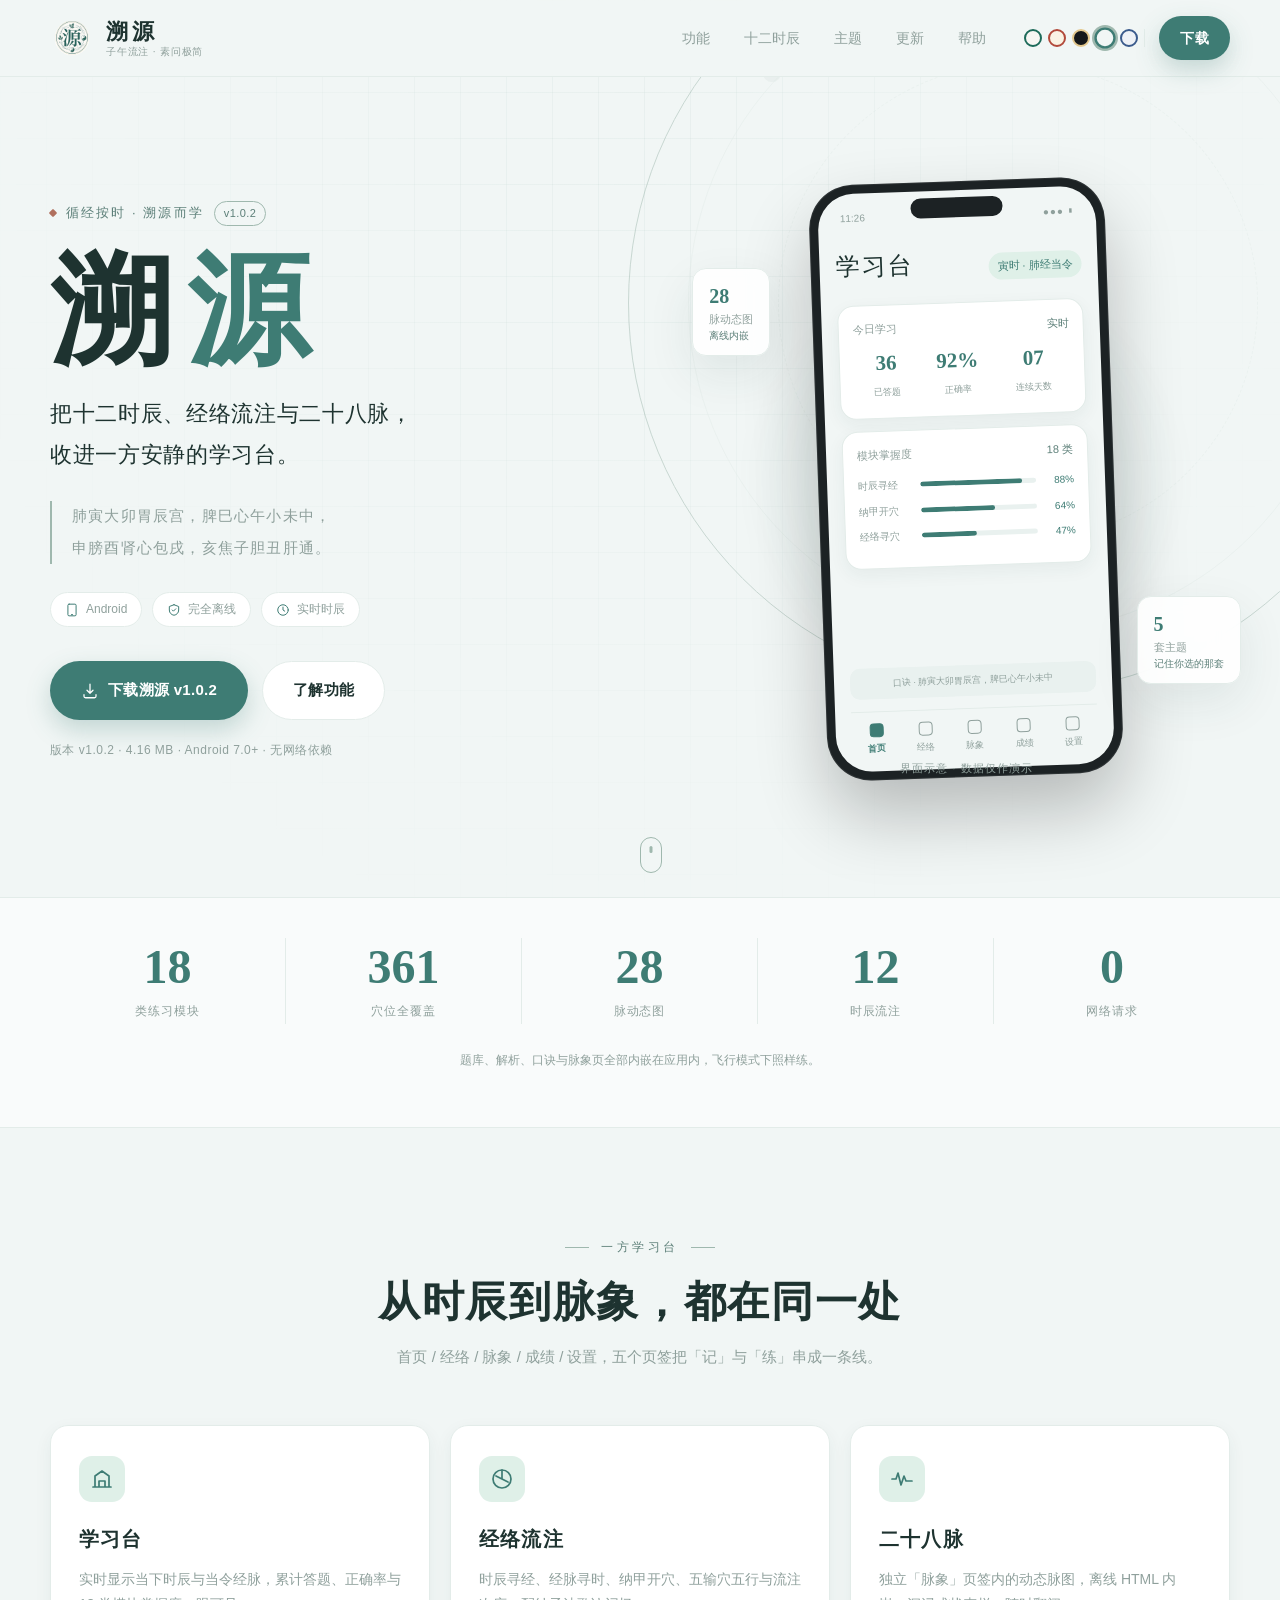
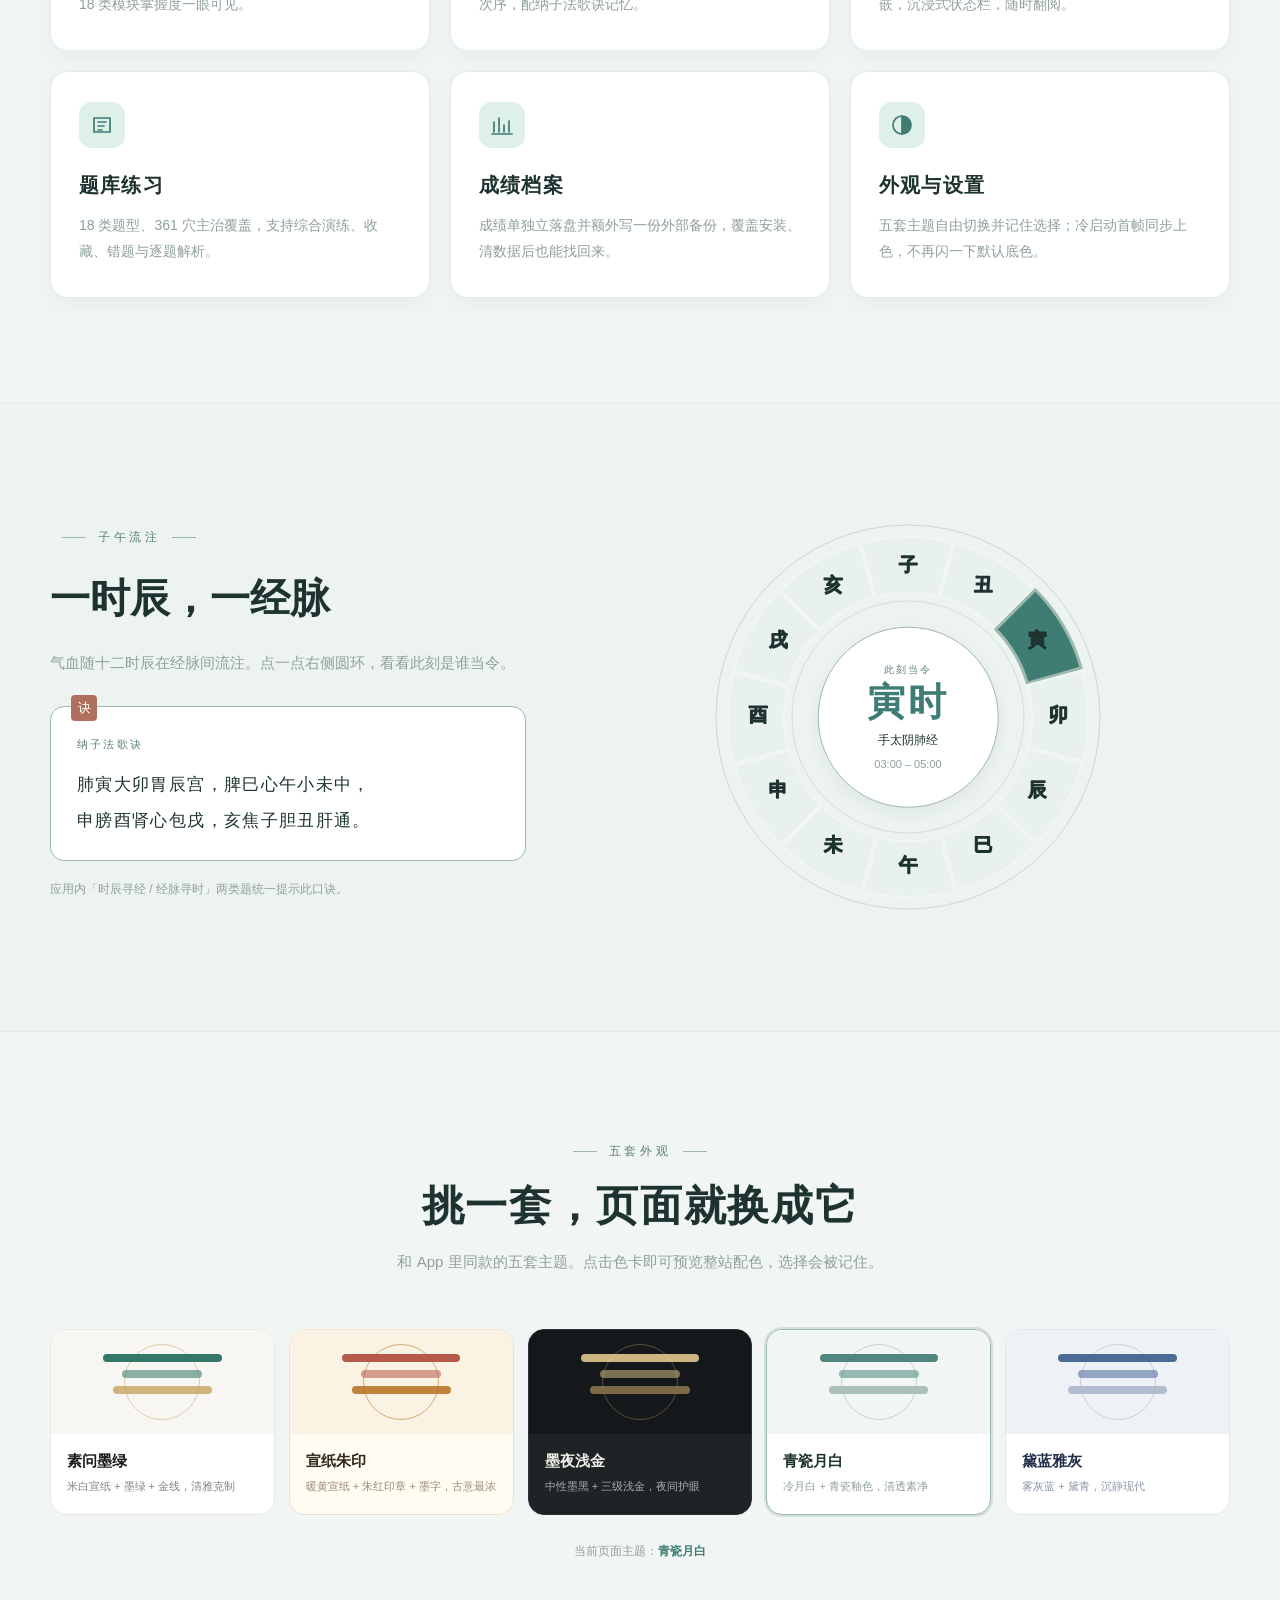
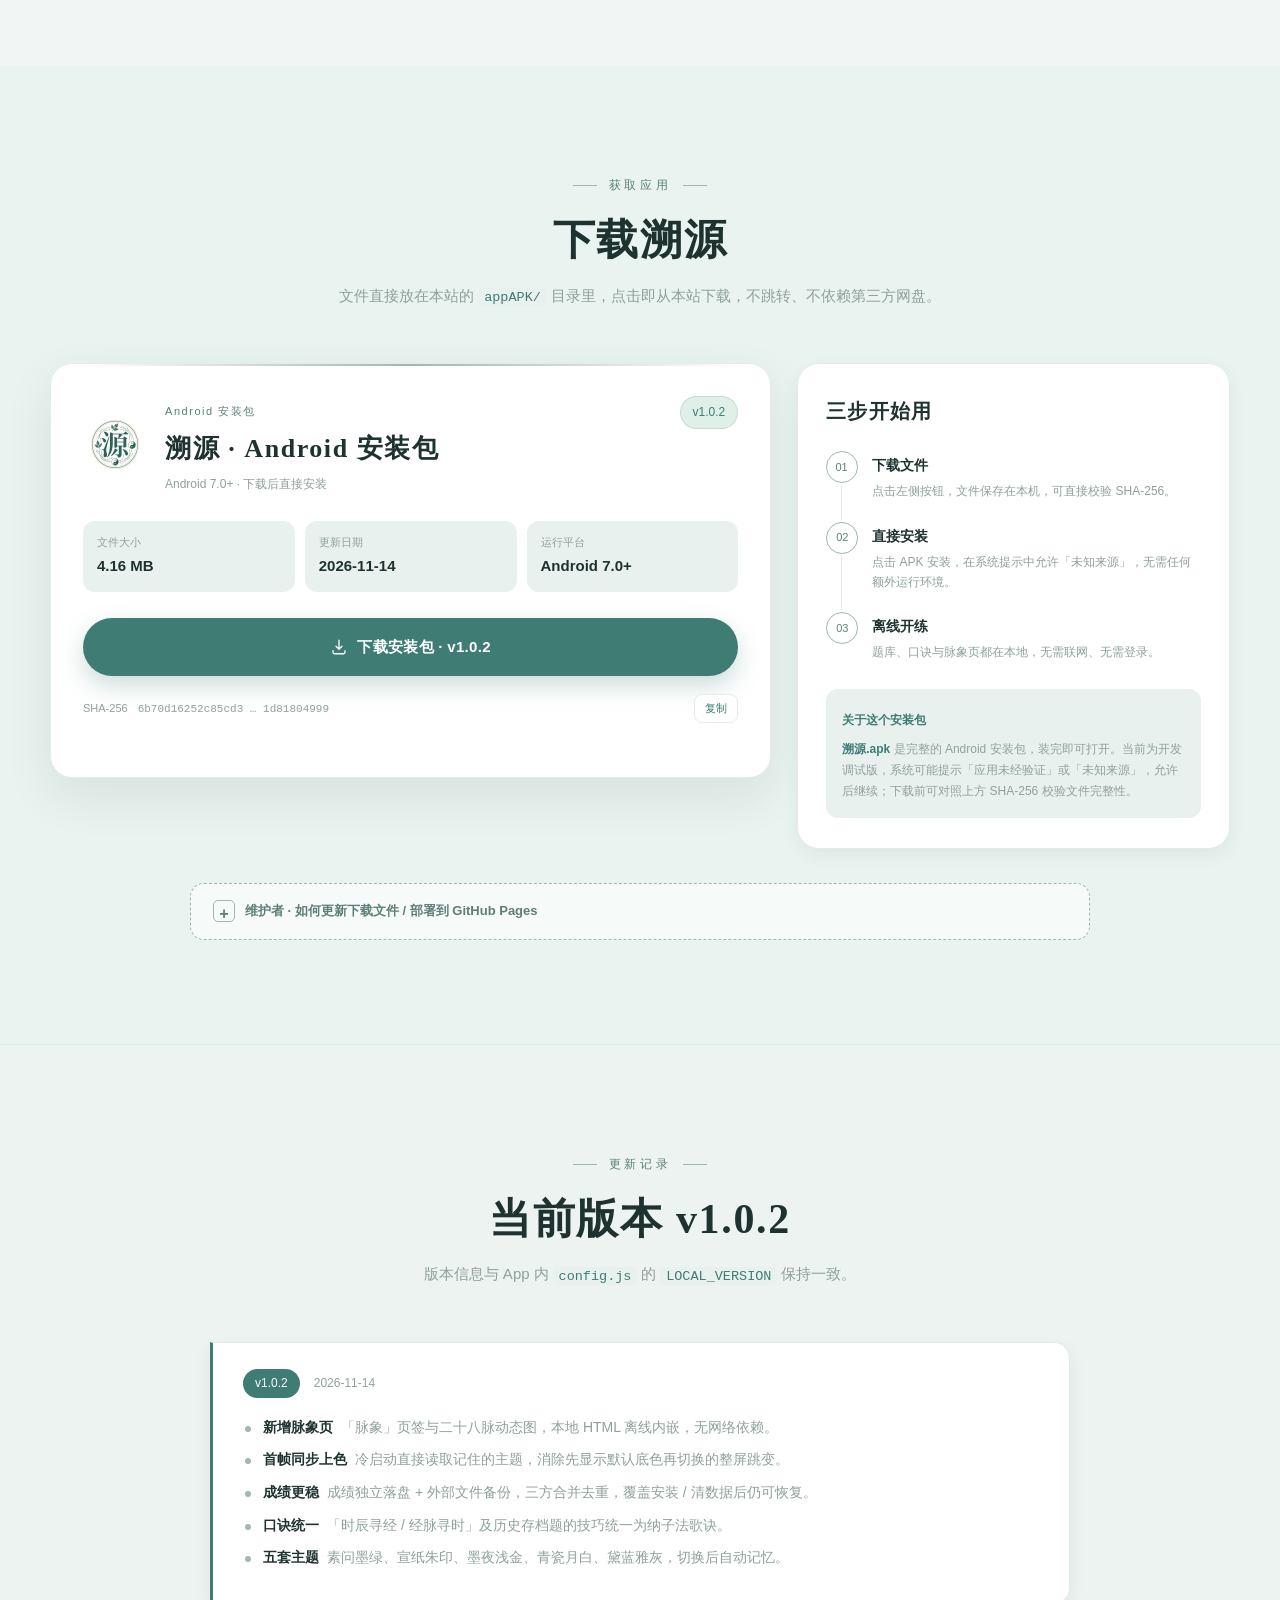
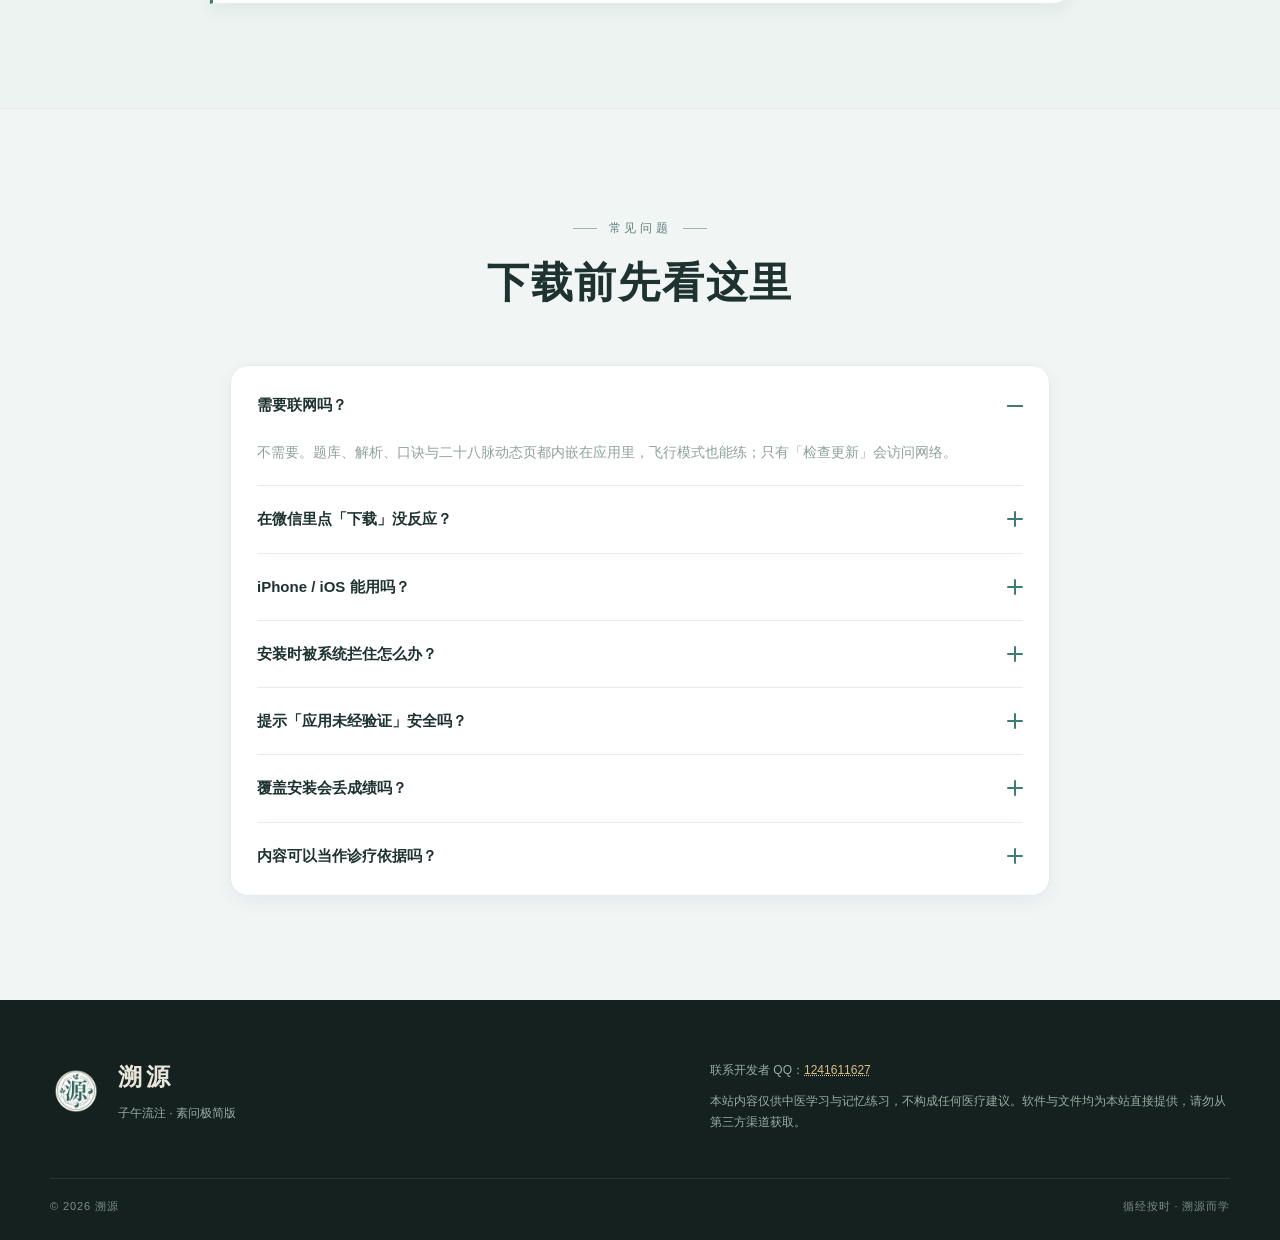
==== index.html @ e66757bb "Add files via upload" ====
<!DOCTYPE html>
<html lang="zh-CN" data-theme="qingci">
<head>
<meta charset="UTF-8">
<meta name="viewport" content="width=device-width, initial-scale=1, viewport-fit=cover">
<title>溯源 · 子午流注学习台 ｜ 官方下载</title>
<meta name="description" content="溯源（子午流注 · 素问极简版）官方下载页。十二时辰经络流注、纳甲开穴、二十八脉、18 类练习模块，完全离线可用。">
<meta name="theme-color" content="#F1F6F5">
<link rel="icon" href="assets/favicon.ico" sizes="any">
<link rel="icon" href="assets/favicon.png" type="image/png">
<link rel="apple-touch-icon" href="assets/favicon.png">

<!-- 首帧同步上色：默认青瓷月白；在样式生效前恢复记住的主题，避免整屏闪色 -->
<script>
(function () {
  try {
    var t = localStorage.getItem('suyuan-theme');
    if (t && ['suwen','xuanzhi','moye','qingci','dailan'].indexOf(t) > -1) {
      document.documentElement.setAttribute('data-theme', t);
    }
  } catch (e) {}
})();

/* 微信内置浏览器：首帧直接跳到独立引导页 wechat.html，避免先闪一下下载页。
   普通浏览器不受影响；?wx=1 强制预览引导页，?nowx=1 强制留在下载页。 */
(function () {
  try {
    var q = location.search;
    var force = /[?&]wx=1(?:&|$)/.test(q);
    var off = /[?&]nowx=1(?:&|$)/.test(q);
    var inWx = /MicroMessenger|wxwork/i.test(navigator.userAgent);
    var skipped = sessionStorage.getItem('suyuan-wx-skip') === '1';
    if (off || skipped || !(force || inWx)) return;
    location.replace('wechat.html' + q);
  } catch (e) {}
})();
</script>
<link rel="stylesheet" href="assets/style.css">
</head>
<body>

<div class="page-grid" aria-hidden="true"></div>

<header class="site-header" id="header">
  <div class="header-inner">
    <a class="brand" href="#top" aria-label="溯源 首页">
      <img class="brand-logo" src="assets/logo.png" alt="溯源 Logo" width="44" height="44">
      <span class="brand-text">
        <strong>溯源</strong>
        <small>子午流注 · 素问极简</small>
      </span>
    </a>

    <nav class="nav" id="nav" aria-label="页面导航">
      <a href="#features" class="nav-link">功能</a>
      <a href="#hours" class="nav-link">十二时辰</a>
      <a href="#themes" class="nav-link">主题</a>
      <a href="#changelog" class="nav-link">更新</a>
      <a href="#faq" class="nav-link">帮助</a>
    </nav>

    <div class="header-actions">
      <div class="theme-dots" role="group" aria-label="切换页面主题">
        <button type="button" data-theme="suwen"    style="--dot:#1E6B5A;--dot-bg:#F7F6F3" title="素问墨绿" aria-label="素问墨绿"></button>
        <button type="button" data-theme="xuanzhi"  style="--dot:#B24A3B;--dot-bg:#FAF3E4" title="宣纸朱印" aria-label="宣纸朱印"></button>
        <button type="button" data-theme="moye"     style="--dot:#E3C88E;--dot-bg:#15181A" title="墨夜浅金" aria-label="墨夜浅金"></button>
        <button type="button" data-theme="qingci"   style="--dot:#3E7C74;--dot-bg:#F1F6F5" title="青瓷月白" aria-label="青瓷月白"></button>
        <button type="button" data-theme="dailan"   style="--dot:#3B5B8C;--dot-bg:#EEF1F6" title="黛蓝雅灰" aria-label="黛蓝雅灰"></button>
      </div>
      <a id="githubLink" class="btn btn-ghost header-github" href="#" target="_blank" rel="noopener" hidden>
        <svg viewBox="0 0 24 24" aria-hidden="true"><path d="M12 2a10 10 0 0 0-3.16 19.49c.5.09.68-.22.68-.48v-1.7c-2.78.61-3.37-1.34-3.37-1.34-.45-1.16-1.11-1.47-1.11-1.47-.91-.62.07-.61.07-.61 1 .07 1.53 1.03 1.53 1.03.89 1.53 2.34 1.09 2.91.83.09-.65.35-1.09.63-1.34-2.22-.25-4.55-1.11-4.55-4.94 0-1.09.39-1.98 1.03-2.68-.1-.25-.45-1.27.1-2.64 0 0 .84-.27 2.75 1.02a9.5 9.5 0 0 1 5 0c1.91-1.29 2.75-1.02 2.75-1.02.55 1.37.2 2.39.1 2.64.64.7 1.03 1.59 1.03 2.68 0 3.84-2.34 4.68-4.57 4.93.36.31.68.92.68 1.85v2.74c0 .27.18.58.69.48A10 10 0 0 0 12 2Z"/></svg>
        <span>仓库</span>
      </a>
      <a class="btn btn-primary header-download" href="#download">下载</a>
      <button type="button" class="nav-toggle" id="navToggle" aria-label="展开菜单" aria-expanded="false" aria-controls="nav">
        <span></span><span></span><span></span>
      </button>
    </div>
  </div>
</header>

<main>
  <!-- ===================== HERO ===================== -->
  <section class="hero" id="top">
    <div class="hero-orbit" aria-hidden="true"><span></span><span></span><span></span></div>
    <div class="wrap hero-inner">
      <div class="hero-copy reveal">
        <div class="eyebrow"><i></i> 循经按时 · 溯源而学 <span class="eyebrow-ver" id="heroVersion">v1.0.2</span></div>
        <h1>溯<span>源</span></h1>
        <p class="hero-sub">把十二时辰、经络流注与二十八脉，<br>收进一方安静的学习台。</p>
        <p class="hero-quote">肺寅大卯胃辰宫，脾巳心午小未中，<br>申膀酉肾心包戌，亥焦子胆丑肝通。</p>
        <div class="hero-badges">
          <span><svg viewBox="0 0 24 24" aria-hidden="true"><path d="M7 2h10a2 2 0 0 1 2 2v16a2 2 0 0 1-2 2H7a2 2 0 0 1-2-2V4a2 2 0 0 1 2-2Zm4 18h2"/></svg>Android</span>
          <span><svg viewBox="0 0 24 24" aria-hidden="true"><path d="M12 3 4 6v6c0 5 3.4 8.2 8 9 4.6-.8 8-4 8-9V6l-8-3Z"/><path d="m9 12 2 2 4-4"/></svg>完全离线</span>
          <span><svg viewBox="0 0 24 24" aria-hidden="true"><circle cx="12" cy="12" r="9"/><path d="M12 7v5l3 2"/></svg>实时时辰</span>
        </div>
        <div class="hero-cta">
          <a class="btn btn-primary btn-lg" href="#download">
            <svg viewBox="0 0 24 24" aria-hidden="true"><path d="M12 3v12m0 0 4-4m-4 4-4-4M4 17v2a2 2 0 0 0 2 2h12a2 2 0 0 0 2-2v-2"/></svg>
            <span id="heroBtnText">下载溯源 v1.0.2</span>
          </a>
          <a class="btn btn-outline btn-lg" href="#features">了解功能</a>
        </div>
        <p class="hero-meta" id="heroMeta">版本 v1.0.2 · 4.16 MB · Android 7.0+ · 无网络依赖</p>
      </div>

      <div class="hero-visual reveal" aria-label="应用界面示意">
        <div class="visual-halo" aria-hidden="true"></div>
        <div class="float-chip chip-a"><b>28</b> 脉动态图<span>离线内嵌</span></div>
        <div class="float-chip chip-b"><b>5</b> 套主题<span>记住你选的那套</span></div>
        <div class="phone">
          <div class="phone-notch" aria-hidden="true"></div>
          <div class="phone-screen">
            <div class="phone-status"><span>11:26</span><span class="phone-status-icons">●●● ▮</span></div>
            <div class="phone-top">
              <span class="phone-label">学习台</span>
              <span class="phone-hour" id="phoneHour">午时 · 心经当令</span>
            </div>
            <div class="phone-card">
              <div class="phone-card-title">今日学习 <span>实时</span></div>
              <div class="phone-numbers">
                <div><b>36</b><small>已答题</small></div>
                <div><b>92%</b><small>正确率</small></div>
                <div><b>07</b><small>连续天数</small></div>
              </div>
            </div>
            <div class="phone-card">
              <div class="phone-card-title">模块掌握度 <span>18 类</span></div>
              <div class="phone-bar"><label>时辰寻经</label><i style="--w:88%"></i><em>88%</em></div>
              <div class="phone-bar"><label>纳甲开穴</label><i style="--w:64%"></i><em>64%</em></div>
              <div class="phone-bar"><label>经络寻穴</label><i style="--w:47%"></i><em>47%</em></div>
            </div>
            <div class="phone-tip">口诀 · 肺寅大卯胃辰宫，脾巳心午小未中</div>
            <div class="phone-tabs">
              <span class="on"><i></i>首页</span><span><i></i>经络</span><span><i></i>脉象</span><span><i></i>成绩</span><span><i></i>设置</span>
            </div>
          </div>
        </div>
        <p class="visual-caption">界面示意 · 数据仅作演示</p>
      </div>
    </div>
    <a href="#stats" class="scroll-hint" aria-label="向下浏览"><span></span></a>
  </section>

  <!-- ===================== STATS ===================== -->
  <section class="stats" id="stats">
    <div class="wrap stats-grid">
      <div class="stat reveal"><b>18</b><span>类练习模块</span></div>
      <div class="stat reveal"><b>361</b><span>穴位全覆盖</span></div>
      <div class="stat reveal"><b>28</b><span>脉动态图</span></div>
      <div class="stat reveal"><b>12</b><span>时辰流注</span></div>
      <div class="stat reveal"><b>0</b><span>网络请求</span></div>
    </div>
    <p class="stats-note">题库、解析、口诀与脉象页全部内嵌在应用内，飞行模式下照样练。</p>
  </section>

  <!-- ===================== FEATURES ===================== -->
  <section class="section" id="features">
    <div class="wrap">
      <div class="section-head reveal">
        <span class="section-kicker">一方学习台</span>
        <h2>从时辰到脉象，都在同一处</h2>
        <p>首页 / 经络 / 脉象 / 成绩 / 设置，五个页签把「记」与「练」串成一条线。</p>
      </div>
      <div class="feature-grid">
        <article class="feature-card reveal">
          <div class="feature-icon"><svg viewBox="0 0 24 24" aria-hidden="true"><path d="M3 20h18M5 20V9l7-5 7 5v11M9 20v-6h6v6"/></svg></div>
          <h3>学习台</h3>
          <p>实时显示当下时辰与当令经脉，累计答题、正确率与 18 类模块掌握度一眼可见。</p>
        </article>
        <article class="feature-card reveal">
          <div class="feature-icon"><svg viewBox="0 0 24 24" aria-hidden="true"><circle cx="12" cy="12" r="9"/><path d="M12 3v9l6 3M12 12 6 9"/></svg></div>
          <h3>经络流注</h3>
          <p>时辰寻经、经脉寻时、纳甲开穴、五输穴五行与流注次序，配纳子法歌诀记忆。</p>
        </article>
        <article class="feature-card reveal">
          <div class="feature-icon"><svg viewBox="0 0 24 24" aria-hidden="true"><path d="M2 12h4l2-6 3 12 3-9 2 5h6"/></svg></div>
          <h3>二十八脉</h3>
          <p>独立「脉象」页签内的动态脉图，离线 HTML 内嵌，沉浸式状态栏，随时翻阅。</p>
        </article>
        <article class="feature-card reveal">
          <div class="feature-icon"><svg viewBox="0 0 24 24" aria-hidden="true"><path d="M4 5h16v14H4zM8 9h8M8 13h6M8 17h4"/></svg></div>
          <h3>题库练习</h3>
          <p>18 类题型、361 穴主治覆盖，支持综合演练、收藏、错题与逐题解析。</p>
        </article>
        <article class="feature-card reveal">
          <div class="feature-icon"><svg viewBox="0 0 24 24" aria-hidden="true"><path d="M4 19V9m5 10V5m5 14v-7m5 7V8"/><path d="M2 21h20"/></svg></div>
          <h3>成绩档案</h3>
          <p>成绩单独立落盘并额外写一份外部备份，覆盖安装、清数据后也能找回来。</p>
        </article>
        <article class="feature-card reveal">
          <div class="feature-icon"><svg viewBox="0 0 24 24" aria-hidden="true"><circle cx="12" cy="12" r="9"/><path d="M12 3a9 9 0 0 1 0 18z" fill="currentColor" stroke="none"/><path d="M12 3v18"/></svg></div>
          <h3>外观与设置</h3>
          <p>五套主题自由切换并记住选择；冷启动首帧同步上色，不再闪一下默认底色。</p>
        </article>
      </div>
    </div>
  </section>

  <!-- ===================== HOURS ===================== -->
  <section class="section section-tint" id="hours">
    <div class="wrap hours-inner">
      <div class="hours-copy reveal">
        <span class="section-kicker">子午流注</span>
        <h2>一时辰，一经脉</h2>
        <p>气血随十二时辰在经脉间流注。点一点右侧圆环，看看此刻是谁当令。</p>
        <div class="gatha">
          <span>纳子法歌诀</span>
          <p>肺寅大卯胃辰宫，脾巳心午小未中，<br>申膀酉肾心包戌，亥焦子胆丑肝通。</p>
        </div>
        <p class="hours-note">应用内「时辰寻经 / 经脉寻时」两类题统一提示此口诀。</p>
      </div>
      <div class="hours-wheel reveal">
        <svg id="hourWheel" viewBox="0 0 420 420" role="group" aria-label="十二时辰经络流注环"></svg>
        <div class="wheel-center">
          <span class="wheel-now" id="wheelNow">此刻</span>
          <strong id="wheelHour">午时</strong>
          <span class="wheel-meridian" id="wheelMeridian">手少阴心经</span>
          <span class="wheel-time" id="wheelTime">11:00 – 13:00</span>
        </div>
      </div>
    </div>
  </section>

  <!-- ===================== THEMES ===================== -->
  <section class="section" id="themes">
    <div class="wrap">
      <div class="section-head reveal">
        <span class="section-kicker">五套外观</span>
        <h2>挑一套，页面就换成它</h2>
        <p>和 App 里同款的五套主题。点击色卡即可预览整站配色，选择会被记住。</p>
      </div>
      <div class="theme-grid" id="themeGrid">
        <button type="button" class="theme-card" data-theme="suwen" style="--c-bg:#F7F6F3;--c-accent:#1E6B5A;--c-gold:#C8A96A;--c-ink:#1A1A1A">
          <span class="theme-preview"><i></i><i></i><i></i></span>
          <span class="theme-name">素问墨绿<small>米白宣纸 + 墨绿 + 金线，清雅克制</small></span>
        </button>
        <button type="button" class="theme-card" data-theme="xuanzhi" style="--c-bg:#FAF3E4;--c-accent:#B24A3B;--c-gold:#B5701E;--c-ink:#33291E">
          <span class="theme-preview"><i></i><i></i><i></i></span>
          <span class="theme-name">宣纸朱印<small>暖黄宣纸 + 朱红印章 + 墨字，古意最浓</small></span>
        </button>
        <button type="button" class="theme-card" data-theme="moye" style="--c-bg:#15181A;--c-accent:#E3C88E;--c-gold:#8C7850;--c-ink:#F0EDE6">
          <span class="theme-preview"><i></i><i></i><i></i></span>
          <span class="theme-name">墨夜浅金<small>中性墨黑 + 三级浅金，夜间护眼</small></span>
        </button>
        <button type="button" class="theme-card" data-theme="qingci" style="--c-bg:#F1F6F5;--c-accent:#3E7C74;--c-gold:#9FB8AE;--c-ink:#1E3330">
          <span class="theme-preview"><i></i><i></i><i></i></span>
          <span class="theme-name">青瓷月白<small>冷月白 + 青瓷釉色，清透素净</small></span>
        </button>
        <button type="button" class="theme-card" data-theme="dailan" style="--c-bg:#EEF1F6;--c-accent:#3B5B8C;--c-gold:#A8B4C8;--c-ink:#22304A">
          <span class="theme-preview"><i></i><i></i><i></i></span>
          <span class="theme-name">黛蓝雅灰<small>雾灰蓝 + 黛青，沉静现代</small></span>
        </button>
      </div>
      <p class="theme-status">当前页面主题：<b id="themeStatusName">青瓷月白</b></p>
    </div>
  </section>

  <!-- ===================== DOWNLOAD ===================== -->
  <section class="section section-download" id="download">
    <div class="wrap">
      <div class="section-head reveal">
        <span class="section-kicker">获取应用</span>
        <h2>下载溯源</h2>
        <p>文件直接放在本站的 <code>appAPK/</code> 目录里，点击即从本站下载，不跳转、不依赖第三方网盘。</p>
      </div>

      <div class="download-layout">
        <div class="download-card reveal" id="downloadCard">
          <div class="download-card-top">
            <img src="assets/logo.png" alt="" width="64" height="64">
            <div>
              <span class="download-label" id="dlLabel">Android 安装包</span>
              <h3 id="dlTitle">溯源 · Android 安装包</h3>
              <p id="dlHint">Android 7.0+ · 下载后直接安装</p>
            </div>
            <span class="version-chip" id="dlVersion">v1.0.2</span>
          </div>

          <div class="download-meta" id="dlMeta">
            <div><span>文件大小</span><b id="dlSize">4.16 MB</b></div>
            <div><span>更新日期</span><b id="dlDate">2026-11-14</b></div>
            <div><span>运行平台</span><b id="dlPlatform">Android 7.0+</b></div>
          </div>

          <a class="btn btn-primary btn-lg btn-block" id="dlMainBtn" href="appAPK/%E6%BA%AF%E6%BA%90.apk" download="溯源-v1.0.2.apk">
            <svg viewBox="0 0 24 24" aria-hidden="true"><path d="M12 3v12m0 0 4-4m-4 4-4-4M4 17v2a2 2 0 0 0 2 2h12a2 2 0 0 0 2-2v-2"/></svg>
            <span id="dlMainText">下载安装包 · v1.0.2</span>
          </a>

          <div class="sha-row" id="shaRow">
            <span>SHA-256</span>
            <code id="dlSha">6b70d16252c85cd3 … 1d81804999</code>
            <button type="button" class="mini-btn" id="copySha" aria-label="复制校验值">复制</button>
          </div>

          <div class="download-notice" id="dlNotice">
            <svg viewBox="0 0 24 24" aria-hidden="true"><circle cx="12" cy="12" r="9"/><path d="M12 8h.01M11 12h1v4h1"/></svg>
            <p>安装包暂时不可用，请稍后再来，或联系开发者获取 <b>溯源.apk</b>。</p>
          </div>

          <div class="other-downloads" id="dlOthers"></div>
        </div>

        <div class="install-steps reveal">
          <h3>三步开始用</h3>
          <ol>
            <li><span>01</span><div><b>下载文件</b><p>点击左侧按钮，文件保存在本机，可直接校验 SHA-256。</p></div></li>
            <li><span>02</span><div><b>直接安装</b><p>点击 APK 安装，在系统提示中允许「未知来源」，无需任何额外运行环境。</p></div></li>
            <li><span>03</span><div><b>离线开练</b><p>题库、口诀与脉象页都在本地，无需联网、无需登录。</p></div></li>
          </ol>
          <div class="install-tip">
            <b>关于这个安装包</b>
            <p><b>溯源.apk</b> 是完整的 Android 安装包，装完即可打开。当前为开发调试版，系统可能提示「应用未经验证」或「未知来源」，允许后继续；下载前可对照上方 SHA-256 校验文件完整性。</p>
          </div>
        </div>
      </div>

      <details class="maintainer reveal">
        <summary>维护者 · 如何更新下载文件 / 部署到 GitHub Pages</summary>
        <div class="maintainer-body">
          <ol>
            <li>把安装包放进 <code>appAPK/</code> 目录，建议命名为 <code>溯源.apk</code>（放别的文件也行，页面会全部列出）。</li>
            <li>在项目根目录执行 <code>node build.js</code>，自动刷新 <code>releases.json</code> 里的版本、大小、日期与校验值；版本号在 <code>build.js</code> 的 <code>SITE.version</code> 中修改，与 App 内 <code>config.js</code> 的 <code>LOCAL_VERSION</code> 保持一致。</li>
            <li>提交并推送：<code>git add . &amp;&amp; git commit -m "release" &amp;&amp; git push</code>。注意 <code>.gitignore</code> 不能排除 <code>appAPK/</code>，否则线上没有文件可下。</li>
            <li>GitHub 仓库 → Settings → Pages → Build and deployment 选 <b>Deploy from a branch</b>，分支 <b>main</b>、目录 <b>/ (root)</b>，保存后等一两分钟即可访问。</li>
          </ol>
          <p>即使忘记跑 <code>build.js</code>，页面也会探测 <code>appAPK/溯源.apk</code>，并把目录里的其它文件作为备用下载。单文件超过 100 MB 时，GitHub 仓库会拒绝提交，建议改放 GitHub Releases。</p>
          <p>微信引导已拆成独立页面 <code>wechat.html</code>（配套 <code>assets/wechat.css</code>、<code>assets/wechat.js</code>），一张带 ① ② 箭头指引的完整手机示意图一次呈现，改引导不用动本页。微信 / 企业微信打开 <code>index.html</code> 会首帧跳转过去；用户在系统浏览器打开 <code>wechat.html</code> 时会自动回到下载页。本地预览：网址后加 <code>?wx=1</code>，或直接打开 <code>wechat.html?wx=1</code>；<code>?nowx=1</code> 强制留在下载页。</p>
          <p>想显示右上角「仓库」按钮，在 <code>build.js</code> 的 <code>SITE.github</code> 填入仓库地址后重新生成清单。</p>
        </div>
      </details>
    </div>
  </section>

  <!-- ===================== CHANGELOG ===================== -->
  <section class="section section-tint" id="changelog">
    <div class="wrap changelog-inner">
      <div class="section-head reveal">
        <span class="section-kicker">更新记录</span>
        <h2>当前版本 v1.0.2</h2>
        <p>版本信息与 App 内 <code>config.js</code> 的 <code>LOCAL_VERSION</code> 保持一致。</p>
      </div>
      <div class="release reveal">
        <div class="release-head"><span class="release-tag">v1.0.2</span><span class="release-date" id="releaseDate">2026-11</span></div>
        <ul>
          <li><b>新增脉象页</b>「脉象」页签与二十八脉动态图，本地 HTML 离线内嵌，无网络依赖。</li>
          <li><b>首帧同步上色</b>冷启动直接读取记住的主题，消除先显示默认底色再切换的整屏跳变。</li>
          <li><b>成绩更稳</b>成绩独立落盘 + 外部文件备份，三方合并去重，覆盖安装 / 清数据后仍可恢复。</li>
          <li><b>口诀统一</b>「时辰寻经 / 经脉寻时」及历史存档题的技巧统一为纳子法歌诀。</li>
          <li><b>五套主题</b>素问墨绿、宣纸朱印、墨夜浅金、青瓷月白、黛蓝雅灰，切换后自动记忆。</li>
        </ul>
      </div>
    </div>
  </section>

  <!-- ===================== FAQ ===================== -->
  <section class="section" id="faq">
    <div class="wrap faq-inner">
      <div class="section-head reveal">
        <span class="section-kicker">常见问题</span>
        <h2>下载前先看这里</h2>
      </div>
      <div class="faq-list reveal">
        <details open><summary>需要联网吗？<i></i></summary><p>不需要。题库、解析、口诀与二十八脉动态页都内嵌在应用里，飞行模式也能练；只有「检查更新」会访问网络。</p></details>
        <details><summary>在微信里点「下载」没反应？<i></i></summary><p>微信内置浏览器会拦截 APK 下载，页面会自动跳到独立的「请在浏览器中打开」引导页（一张带 ① ② 指引的完整手机示意图看完）。点屏幕右上角「···」，在底部面板第一行找到「在浏览器中打开」，系统浏览器会自动回到下载页再下载；找不到该选项就点第二行「复制链接」，粘贴到浏览器地址栏访问。</p></details>
        <details><summary>iPhone / iOS 能用吗？<i></i></summary><p>目前只提供 Android 安装包（APK），iPhone / iPad 暂不支持。</p></details>
        <details><summary>安装时被系统拦住怎么办？<i></i></summary><p>在系统提示中允许「安装未知来源应用」；部分机型还需临时关闭「纯净模式」或「安装监控」，装完可重新开启。</p></details>
        <details><summary>提示「应用未经验证」安全吗？<i></i></summary><p>当前是开发调试版（debug 签名），系统因此会给出提示。文件由本站直接提供，下载后可用上方 SHA-256 核对完整性；确认一致再安装，不要从第三方渠道获取同名安装包。</p></details>
        <details><summary>覆盖安装会丢成绩吗？<i></i></summary><p>学习档案与成绩保存在本机，应用内提供成绩单与历史记录；大版本更新前建议先记录一下重要数据。</p></details>
        <details><summary>内容可以当作诊疗依据吗？<i></i></summary><p>不可以。本应用用于中医经典内容的记忆与练习，不构成诊断、治疗或用药建议，身体不适请就医。</p></details>
      </div>
    </div>
  </section>
</main>

<footer class="site-footer">
  <div class="wrap footer-inner">
    <div class="footer-brand">
      <img src="assets/logo.png" alt="溯源 Logo" width="52" height="52">
      <div><strong>溯源</strong><span>子午流注 · 素问极简版</span></div>
    </div>
    <div class="footer-info">
      <p>联系开发者 QQ：<button type="button" class="link-btn" id="qqBtn" title="点击复制">1241611627</button></p>
      <p class="disclaimer">本站内容仅供中医学习与记忆练习，不构成任何医疗建议。软件与文件均为本站直接提供，请勿从第三方渠道获取。</p>
    </div>
  </div>
  <div class="footer-bottom"><span>© <span id="year">2026</span> 溯源</span><span>循经按时 · 溯源而学</span></div>
</footer>

<div class="toast" id="toast" role="status" aria-live="polite"></div>

<!-- 微信引导已拆分为独立页面：wechat.html -->

<script src="assets/app.js"></script>
</body>
</html>
---- assets/style.css ----
/* ==========================================================================
   溯源 · 下载页
   配色取自 子午流注.js 内的五套 THEMES，页面主题与 App 内主题一一对应
   ========================================================================== */

/* 默认主题：青瓷月白。:root 直接给青瓷变量，保证首帧与脚本未执行时都不闪米白 */
:root,
[data-theme="qingci"] {
  --bg: #F1F6F5; --card: #FFFFFF; --ink: #1E3330; --sub: #8FA09C;
  --accent: #3E7C74; --accent-deep: #2A5A54; --on-accent: #FFFFFF;
  --gold: #9FB8AE; --gold-ink: #5C7F78; --line: #E3ECE9;
  --soft: #E9F1EF; --soft-green: #DFF0E8;
  --seal: #B0705E; --grid: rgba(62, 124, 116, .05);
  --shadow: 0 18px 48px rgba(30, 70, 65, .09);
  --shadow-sm: 0 6px 18px rgba(30, 70, 65, .06);
  color-scheme: light;
}
[data-theme="suwen"] {
  --bg: #F7F6F3; --card: #FFFFFF; --ink: #1A1A1A; --sub: #85847D;
  --accent: #1E6B5A; --accent-deep: #0E3B36; --on-accent: #FFFFFF;
  --gold: #C8A96A; --gold-ink: #8A7A5C; --line: #E9E7E1;
  --soft: #F1F0EC; --soft-green: #EAF3EF;
  --seal: #B24A3B; --grid: rgba(30, 107, 90, .055);
  --shadow: 0 18px 48px rgba(28, 50, 44, .09);
  --shadow-sm: 0 6px 18px rgba(28, 50, 44, .06);
  color-scheme: light;
}
[data-theme="xuanzhi"] {
  --bg: #FAF3E4; --card: #FFFCF2; --ink: #33291E; --sub: #9A8B76;
  --accent: #B24A3B; --accent-deep: #8A362B; --on-accent: #FFF6E6;
  --gold: #B5701E; --gold-ink: #8A6A2E; --line: #EDE1C9;
  --soft: #F2E8D3; --soft-green: #F7E4D8;
  --seal: #8A362B; --grid: rgba(178, 74, 59, .05);
  --shadow: 0 18px 48px rgba(90, 60, 30, .10);
  --shadow-sm: 0 6px 18px rgba(90, 60, 30, .07);
  color-scheme: light;
}
[data-theme="moye"] {
  --bg: #15181A; --card: #1E2326; --ink: #F0EDE6; --sub: #A6AEB0;
  --accent: #E3C88E; --accent-deep: #B08F55; --on-accent: #17191A;
  --gold: #8C7850; --gold-ink: #C9B187; --line: #2B3134;
  --soft: #242A2D; --soft-green: #2C2B26;
  --seal: #C8796B; --grid: rgba(227, 200, 142, .045);
  --shadow: 0 18px 48px rgba(0, 0, 0, .38);
  --shadow-sm: 0 6px 18px rgba(0, 0, 0, .28);
  color-scheme: dark;
}
[data-theme="dailan"] {
  --bg: #EEF1F6; --card: #FFFFFF; --ink: #22304A; --sub: #8B96A8;
  --accent: #3B5B8C; --accent-deep: #2A4368; --on-accent: #FFFFFF;
  --gold: #A8B4C8; --gold-ink: #6B7A96; --line: #E0E6EF;
  --soft: #E6EBF3; --soft-green: #E2ECF8;
  --seal: #B05B4B; --grid: rgba(59, 91, 140, .05);
  --shadow: 0 18px 48px rgba(35, 55, 90, .10);
  --shadow-sm: 0 6px 18px rgba(35, 55, 90, .06);
  color-scheme: light;
}

* { box-sizing: border-box; }
html { scroll-behavior: smooth; scroll-padding-top: 88px; }
body {
  margin: 0; background: var(--bg); color: var(--ink);
  font-family: -apple-system, BlinkMacSystemFont, "Segoe UI", "PingFang SC", "Hiragino Sans GB", "Microsoft YaHei", sans-serif;
  font-size: 16px; line-height: 1.75; -webkit-font-smoothing: antialiased;
  transition: background-color .35s ease, color .35s ease;
  overflow-x: hidden;
}
h1, h2, h3, .serif { font-family: "Songti SC", "STSong", "Noto Serif SC", "SimSun", serif; }
a { color: inherit; text-decoration: none; }
button { font: inherit; cursor: pointer; }
img { display: block; max-width: 100%; }
code { font-family: "SFMono-Regular", Consolas, "Liberation Mono", monospace; font-size: .9em; background: var(--soft); color: var(--accent); padding: .12em .42em; border-radius: 5px; }
svg { width: 1em; height: 1em; fill: none; stroke: currentColor; stroke-width: 1.7; stroke-linecap: round; stroke-linejoin: round; }
:focus-visible { outline: 2px solid var(--gold); outline-offset: 3px; border-radius: 4px; }

.wrap { width: min(1180px, calc(100% - 48px)); margin-inline: auto; }
.page-grid {
  position: fixed; inset: 0; z-index: -1; pointer-events: none;
  background-image:
    linear-gradient(to right, var(--grid) 1px, transparent 1px),
    linear-gradient(to bottom, var(--grid) 1px, transparent 1px);
  background-size: 46px 46px;
  -webkit-mask-image: radial-gradient(ellipse at 50% 20%, #000 0%, transparent 78%);
  mask-image: radial-gradient(ellipse at 50% 20%, #000 0%, transparent 78%);
}

/* ---------------- 通用 ---------------- */
.btn {
  display: inline-flex; align-items: center; justify-content: center; gap: 9px;
  padding: 11px 22px; border-radius: 999px; border: 1px solid transparent;
  font-size: 14px; font-weight: 600; letter-spacing: .02em; white-space: nowrap;
  transition: transform .2s ease, box-shadow .2s ease, background-color .25s ease, border-color .25s ease, color .25s ease;
}
.btn svg { width: 18px; height: 18px; }
.btn:hover { transform: translateY(-2px); }
.btn-primary { background: var(--accent); color: var(--on-accent); box-shadow: 0 10px 24px color-mix(in srgb, var(--accent) 26%, transparent); }
.btn-primary:hover { background: var(--accent-deep); box-shadow: 0 14px 30px color-mix(in srgb, var(--accent) 34%, transparent); }
.btn-outline { border-color: var(--line); background: var(--card); color: var(--ink); }
.btn-outline:hover { border-color: var(--gold); }
.btn-ghost { background: var(--soft); color: var(--ink); }
.btn-ghost:hover { background: var(--soft-green); }
.btn-lg { padding: 15px 30px; font-size: 15px; border-radius: 999px; }
.btn-block { display: flex; width: 100%; }
.btn[hidden] { display: none; }

.section { padding: 104px 0; }
.section-tint { background: color-mix(in srgb, var(--soft) 62%, transparent); border-block: 1px solid var(--line); }
.section-head { max-width: 680px; margin: 0 auto 54px; text-align: center; }
.section-kicker { display: inline-block; font-size: 12px; letter-spacing: .3em; color: var(--gold-ink); margin-bottom: 16px; }
.section-kicker::before, .section-kicker::after { content: ""; display: inline-block; width: 24px; height: 1px; background: var(--gold); vertical-align: middle; margin: 0 12px; }
.section-head h2 { font-size: clamp(28px, 3.6vw, 42px); line-height: 1.35; margin: 0 0 14px; letter-spacing: .04em; }
.section-head p { color: var(--sub); margin: 0; font-size: 15px; }

/* 默认始终可见：即使内嵌预览 / 打印 / IO 未触发也不会出现整段空白。
   进入视口时补一段上浮动画（只动 transform，不动 opacity，避免任何环境下的淡出空白）。 */
.reveal { opacity: 1; transform: none; }
.reveal.visible { animation: rise .7s cubic-bezier(.2,.7,.2,1) both; }
@keyframes rise { from { transform: translateY(18px); } to { transform: none; } }

/* ---------------- Header ---------------- */
.site-header {
  position: sticky; top: 0; z-index: 50;
  background: color-mix(in srgb, var(--bg) 86%, transparent);
  backdrop-filter: blur(14px); -webkit-backdrop-filter: blur(14px);
  border-bottom: 1px solid var(--line);
}
.header-inner { width: min(1180px, calc(100% - 48px)); margin-inline: auto; height: 76px; display: flex; align-items: center; gap: 24px; }
.brand { display: flex; align-items: center; gap: 12px; flex-shrink: 0; }
.brand-logo { width: 44px; height: 44px; border-radius: 50%; }
.brand-text { display: flex; flex-direction: column; line-height: 1.25; }
.brand-text strong { font-family: "Songti SC", "STSong", "SimSun", serif; font-size: 22px; letter-spacing: .16em; }
.brand-text small { font-size: 10px; color: var(--sub); letter-spacing: .08em; }
.nav { display: flex; align-items: center; gap: 6px; margin-left: auto; }
.nav-link { padding: 8px 14px; border-radius: 999px; font-size: 14px; color: var(--sub); transition: color .2s, background-color .2s; }
.nav-link:hover, .nav-link.active { color: var(--accent); background: var(--soft-green); }
.header-actions { display: flex; align-items: center; gap: 10px; }
.theme-dots { display: flex; gap: 6px; padding-right: 6px; border-right: 1px solid var(--line); margin-right: 4px; }
.theme-dots button {
  width: 18px; height: 18px; border-radius: 50%; padding: 0;
  background: var(--dot-bg); border: 2px solid var(--dot);
  box-shadow: inset 0 0 0 3px var(--dot-bg);
  transition: transform .2s ease, box-shadow .2s ease;
}
.theme-dots button:hover { transform: scale(1.18); }
.theme-dots button.active { transform: scale(1.18); box-shadow: inset 0 0 0 2px var(--dot-bg), 0 0 0 2px var(--gold); }
.header-github { padding: 9px 16px; }
.header-github svg { fill: currentColor; stroke: none; }
.header-download { padding: 9px 20px; }
.nav-toggle { display: none; width: 38px; height: 38px; border: 1px solid var(--line); border-radius: 10px; background: var(--card); padding: 9px; flex-direction: column; justify-content: space-between; }
.nav-toggle span { display: block; height: 2px; background: var(--ink); border-radius: 2px; }

/* ---------------- Hero ---------------- */
.hero { position: relative; padding: 92px 0 108px; overflow: hidden; }
.hero-inner { display: grid; grid-template-columns: 1.05fr .95fr; align-items: center; gap: 70px; }
.hero-orbit { position: absolute; inset: -20% -10% auto auto; width: 780px; height: 780px; pointer-events: none; opacity: .5; }
.hero-orbit span { position: absolute; inset: 0; border: 1px solid var(--gold); border-radius: 50%; }
.hero-orbit span:nth-child(2) { inset: 60px; border-color: var(--line); }
.hero-orbit span:nth-child(3) { inset: 150px; border-color: var(--line); border-style: dashed; }
.hero-orbit::after { content: ""; position: absolute; top: 20%; left: 18%; width: 8px; height: 8px; border-radius: 50%; background: var(--gold); box-shadow: 0 0 0 5px color-mix(in srgb, var(--gold) 20%, transparent); }
.eyebrow { display: inline-flex; align-items: center; gap: 10px; font-size: 13px; letter-spacing: .16em; color: var(--gold-ink); margin-bottom: 24px; }
.eyebrow i { width: 6px; height: 6px; background: var(--seal); border-radius: 1px; transform: rotate(45deg); }
.eyebrow-ver { font-size: 11px; letter-spacing: .04em; padding: 2px 9px; border: 1px solid var(--gold); border-radius: 999px; color: var(--gold-ink); }
.hero h1 { font-size: clamp(74px, 10vw, 122px); line-height: 1; letter-spacing: .12em; margin: 0 0 22px; }
.hero h1 span { color: var(--accent); }
.hero-sub { font-size: clamp(18px, 2vw, 22px); line-height: 1.85; margin: 0 0 26px; letter-spacing: .03em; }
.hero-quote {
  font-family: "Songti SC", "STSong", "SimSun", serif; font-size: 15px; line-height: 2.1;
  color: var(--sub); border-left: 2px solid var(--gold); padding-left: 20px; margin: 0 0 28px; letter-spacing: .08em;
}
.hero-badges { display: flex; flex-wrap: wrap; gap: 10px; margin-bottom: 34px; }
.hero-badges span { display: inline-flex; align-items: center; gap: 7px; padding: 6px 14px; border-radius: 999px; border: 1px solid var(--line); background: var(--card); font-size: 12px; color: var(--sub); }
.hero-badges svg { width: 14px; height: 14px; color: var(--accent); }
.hero-cta { display: flex; flex-wrap: wrap; gap: 14px; }
.hero-meta { margin: 20px 0 0; font-size: 12px; color: var(--sub); letter-spacing: .04em; }

.hero-visual { position: relative; display: flex; justify-content: center; align-items: center; min-height: 620px; }
.visual-halo { position: absolute; width: 460px; height: 460px; border-radius: 50%; background: radial-gradient(circle, color-mix(in srgb, var(--accent) 13%, transparent) 0%, transparent 70%); filter: blur(6px); }
.phone {
  position: relative; width: 296px; height: 596px; border-radius: 44px;
  background: #1C2224; padding: 9px; box-shadow: 0 36px 70px rgba(0,0,0,.24), 0 0 0 1px rgba(255,255,255,.08) inset;
  transform: rotate(-2deg); transition: transform .5s ease;
}
.phone:hover { transform: rotate(0deg) translateY(-6px); }
.phone-notch { position: absolute; top: 16px; left: 50%; transform: translateX(-50%); width: 92px; height: 20px; border-radius: 999px; background: #1C2224; z-index: 2; }
.phone-screen {
  height: 100%; border-radius: 36px; background: var(--bg); color: var(--ink);
  padding: 14px 16px 0; display: flex; flex-direction: column; overflow: hidden;
  transition: background-color .35s ease, color .35s ease;
}
.phone-status { display: flex; justify-content: space-between; font-size: 10px; color: var(--sub); padding: 2px 6px 18px; }
.phone-status-icons { letter-spacing: 1px; }
.phone-top { display: flex; justify-content: space-between; align-items: baseline; margin-bottom: 18px; }
.phone-label { font-family: "Songti SC", "STSong", serif; font-size: 24px; letter-spacing: .08em; }
.phone-hour { font-size: 11px; color: var(--accent); background: var(--soft-green); padding: 4px 9px; border-radius: 999px; }
.phone-card { background: var(--card); border: 1px solid var(--line); border-radius: 16px; padding: 14px; margin-bottom: 12px; box-shadow: var(--shadow-sm); }
.phone-card-title { display: flex; justify-content: space-between; font-size: 11px; color: var(--sub); margin-bottom: 12px; }
.phone-card-title span { color: var(--gold-ink); }
.phone-numbers { display: flex; justify-content: space-around; text-align: center; }
.phone-numbers b { display: block; font-size: 21px; font-family: "Songti SC", serif; color: var(--accent); line-height: 1.2; }
.phone-numbers small { font-size: 9px; color: var(--sub); }
.phone-bar { display: flex; align-items: center; gap: 8px; font-size: 10px; margin: 8px 0; }
.phone-bar label { width: 54px; color: var(--sub); flex-shrink: 0; }
.phone-bar i { flex: 1; height: 5px; background: var(--soft); border-radius: 99px; position: relative; overflow: hidden; }
.phone-bar i::after { content: ""; position: absolute; inset: 0 auto 0 0; width: var(--w); background: var(--accent); border-radius: 99px; }
.phone-bar em { font-style: normal; width: 30px; text-align: right; color: var(--accent); }
.phone-tip { font-size: 9px; color: var(--sub); background: var(--soft); border-radius: 10px; padding: 8px 10px; margin-top: auto; margin-bottom: 12px; text-align: center; }
.phone-tabs { display: flex; justify-content: space-around; border-top: 1px solid var(--line); padding: 11px 0 14px; font-size: 9px; color: var(--sub); }
.phone-tabs span { display: flex; flex-direction: column; align-items: center; gap: 4px; }
.phone-tabs i { width: 14px; height: 14px; border: 1.4px solid currentColor; border-radius: 4px; }
.phone-tabs .on { color: var(--accent); font-weight: 700; }
.phone-tabs .on i { background: var(--accent); border-color: var(--accent); }
.float-chip {
  position: absolute; z-index: 3; display: flex; flex-direction: column;
  padding: 12px 16px; border-radius: 14px; font-size: 11px; color: var(--sub);
  background: color-mix(in srgb, var(--card) 88%, transparent); border: 1px solid var(--line);
  box-shadow: var(--shadow); backdrop-filter: blur(10px); line-height: 1.5;
}
.float-chip b { font-family: "Songti SC", serif; font-size: 20px; color: var(--accent); }
.float-chip span { font-size: 10px; color: var(--gold-ink); }
.chip-a { top: 16%; left: -2%; animation: floaty 6s ease-in-out infinite; }
.chip-b { bottom: 17%; right: -2%; animation: floaty 7s ease-in-out infinite reverse; }
.visual-caption { position: absolute; bottom: 0; font-size: 11px; color: var(--sub); letter-spacing: .1em; }
@keyframes floaty { 0%,100% { transform: translateY(0); } 50% { transform: translateY(-9px); } }
.scroll-hint { position: absolute; bottom: 24px; left: 50%; width: 22px; height: 36px; border: 1px solid var(--gold); border-radius: 999px; }
.scroll-hint span { position: absolute; top: 8px; left: 50%; width: 3px; height: 7px; background: var(--gold); border-radius: 2px; transform: translateX(-50%); animation: scrollDot 1.8s ease-in-out infinite; }
@keyframes scrollDot { 0%,100% { opacity: 1; transform: translate(-50%, 0); } 70% { opacity: .2; transform: translate(-50%, 12px); } }

/* ---------------- Stats ---------------- */
.stats { padding: 40px 0 56px; border-block: 1px solid var(--line); background: color-mix(in srgb, var(--card) 55%, transparent); }
.stats-grid { display: grid; grid-template-columns: repeat(5, 1fr); text-align: center; }
.stat { border-right: 1px solid var(--line); }
.stat:last-child { border-right: 0; }
.stat b { display: block; font-family: "Songti SC", "STSong", serif; font-size: clamp(34px, 4vw, 48px); color: var(--accent); line-height: 1.2; }
.stat span { font-size: 12px; color: var(--sub); letter-spacing: .08em; }
.stats-note { text-align: center; font-size: 12px; color: var(--sub); margin: 26px 0 0; }

/* ---------------- Features ---------------- */
.feature-grid { display: grid; grid-template-columns: repeat(3, 1fr); gap: 20px; }
.feature-card {
  position: relative; background: var(--card); border: 1px solid var(--line); border-radius: 18px;
  padding: 30px 28px 32px; box-shadow: var(--shadow-sm);
  transition: transform .3s ease, box-shadow .3s ease, border-color .3s ease;
}
.feature-card::after { content: ""; position: absolute; top: 0; left: 28px; width: 36px; height: 2px; background: var(--gold); opacity: 0; transition: opacity .3s; }
.feature-card:hover { transform: translateY(-6px); box-shadow: var(--shadow); border-color: color-mix(in srgb, var(--gold) 55%, var(--line)); }
.feature-card:hover::after { opacity: 1; }
.feature-icon { width: 46px; height: 46px; border-radius: 13px; display: grid; place-items: center; background: var(--soft-green); color: var(--accent); margin-bottom: 20px; }
.feature-icon svg { width: 24px; height: 24px; }
.feature-card h3 { font-size: 20px; margin: 0 0 10px; letter-spacing: .06em; }
.feature-card p { margin: 0; font-size: 14px; color: var(--sub); line-height: 1.85; }

/* ---------------- Hours ---------------- */
.hours-inner { display: grid; grid-template-columns: .85fr 1.15fr; gap: 60px; align-items: center; }
.hours-copy h2 { font-size: clamp(28px, 3.4vw, 40px); margin: 0 0 16px; }
.hours-copy > p { color: var(--sub); font-size: 15px; }
.gatha { margin: 30px 0 18px; padding: 22px 26px; border: 1px solid var(--gold); border-radius: 14px; background: var(--card); position: relative; }
.gatha::before { content: "诀"; position: absolute; top: -12px; left: 20px; background: var(--seal); color: #fff; font-family: "Songti SC", serif; font-size: 13px; width: 26px; height: 26px; display: grid; place-items: center; border-radius: 4px; }
.gatha span { font-size: 11px; letter-spacing: .2em; color: var(--gold-ink); }
.gatha p { font-family: "Songti SC", "STSong", serif; font-size: 17px; line-height: 2.1; letter-spacing: .08em; margin: 10px 0 0; }
.hours-note { font-size: 12px !important; color: var(--sub); }
.hours-wheel { position: relative; width: min(420px, 100%); margin-inline: auto; }
.hours-wheel svg { width: 100%; height: auto; display: block; overflow: visible; }
.wheel-segment { fill: var(--soft); stroke: var(--bg); stroke-width: 2; cursor: pointer; transition: fill .25s ease; }
.wheel-segment:hover { fill: color-mix(in srgb, var(--gold) 45%, var(--card)); }
.wheel-segment.active { fill: var(--accent); }
.wheel-segment.now { stroke: var(--gold); stroke-width: 3; }
.wheel-char { font-family: "Songti SC", "STSong", serif; font-size: 19px; fill: var(--ink); text-anchor: middle; dominant-baseline: middle; pointer-events: none; }
.wheel-segment.active + .wheel-char, .wheel-char.on-accent { fill: var(--on-accent); }
.wheel-center {
  position: absolute; top: 50%; left: 50%; transform: translate(-50%, -50%);
  width: 43%; aspect-ratio: 1; border-radius: 50%; background: var(--card);
  border: 1px solid var(--gold); box-shadow: var(--shadow-sm);
  display: flex; flex-direction: column; align-items: center; justify-content: center; text-align: center;
  pointer-events: none; transition: background-color .35s ease;
}
.wheel-now { font-size: 10px; letter-spacing: .2em; color: var(--gold-ink); }
.wheel-center strong { font-family: "Songti SC", "STSong", serif; font-size: clamp(26px, 3.4vw, 38px); line-height: 1.3; color: var(--accent); letter-spacing: .08em; }
.wheel-meridian { font-size: 12px; margin-top: 2px; }
.wheel-time { font-size: 11px; color: var(--sub); margin-top: 4px; }

/* ---------------- Themes ---------------- */
.theme-grid { display: grid; grid-template-columns: repeat(5, 1fr); gap: 14px; }
.theme-card { padding: 0; border: 1px solid var(--line); border-radius: 16px; background: var(--card); text-align: left; overflow: hidden; transition: transform .25s, border-color .25s, box-shadow .25s; }
.theme-card:hover { transform: translateY(-4px); box-shadow: var(--shadow-sm); }
.theme-card.active { border-color: var(--gold); box-shadow: 0 0 0 2px color-mix(in srgb, var(--gold) 35%, transparent); }
.theme-preview { display: block; height: 104px; background: var(--c-bg); padding: 16px; position: relative; }
.theme-preview::before { content: ""; position: absolute; inset: 0; border: 1px solid color-mix(in srgb, var(--c-gold) 55%, transparent); border-radius: 50%; width: 74px; height: 74px; top: 14px; left: 50%; transform: translateX(-50%); }
.theme-preview i { display: block; height: 8px; border-radius: 4px; background: var(--c-accent); width: 62%; margin: 8px auto 0; opacity: .9; }
.theme-preview i:nth-child(2) { width: 42%; opacity: .5; }
.theme-preview i:nth-child(3) { width: 52%; background: var(--c-gold); opacity: .85; }
.theme-name { display: block; padding: 14px 16px 18px; font-size: 15px; font-weight: 600; color: var(--ink); }
.theme-name small { display: block; font-size: 11px; font-weight: 400; color: var(--sub); line-height: 1.6; margin-top: 4px; }
.theme-status { text-align: center; font-size: 12px; color: var(--sub); margin: 26px 0 0; }
.theme-status b { color: var(--accent); }

/* ---------------- Download ---------------- */
.section-download { background: color-mix(in srgb, var(--soft-green) 45%, var(--bg)); }
.download-layout { display: grid; grid-template-columns: 1.25fr .75fr; gap: 26px; align-items: start; }
.download-card {
  position: relative; background: var(--card); border: 1px solid var(--line); border-radius: 22px;
  padding: 32px; box-shadow: var(--shadow);
}
.download-card::before { content: ""; position: absolute; top: 0; left: 32px; right: 32px; height: 2px; background: linear-gradient(90deg, transparent, var(--gold), transparent); }
.download-card-top { display: flex; align-items: center; gap: 18px; margin-bottom: 26px; }
.download-card-top img { width: 64px; height: 64px; border-radius: 50%; flex-shrink: 0; }
.download-card-top > div { flex: 1; min-width: 0; }
.download-label { font-size: 11px; letter-spacing: .14em; color: var(--gold-ink); }
.download-card-top h3 { font-size: 26px; margin: 2px 0; letter-spacing: .06em; }
.download-card-top p { margin: 0; font-size: 12px; color: var(--sub); }
.version-chip { align-self: flex-start; font-size: 12px; padding: 5px 12px; border-radius: 999px; background: var(--soft-green); color: var(--accent); border: 1px solid color-mix(in srgb, var(--gold) 40%, transparent); white-space: nowrap; }
.download-meta { display: grid; grid-template-columns: repeat(3, 1fr); gap: 10px; margin-bottom: 26px; }
.download-meta > div { background: var(--soft); border-radius: 12px; padding: 12px 14px; }
.download-meta span { display: block; font-size: 11px; color: var(--sub); }
.download-meta b { font-size: 15px; font-weight: 600; }
.sha-row { display: flex; align-items: center; gap: 10px; margin-top: 18px; font-size: 11px; color: var(--sub); }
.sha-row > span { white-space: nowrap; }
.sha-row code { flex: 1; min-width: 0; overflow-wrap: anywhere; background: transparent; padding: 0; color: var(--sub); font-size: 11px; line-height: 1.5; }
.mini-btn { border: 1px solid var(--line); background: var(--card); color: var(--accent); border-radius: 8px; padding: 4px 10px; font-size: 11px; white-space: nowrap; }
.mini-btn:hover { border-color: var(--gold); }
.download-notice { display: none; gap: 12px; align-items: flex-start; margin-top: 20px; padding: 14px 16px; border-radius: 12px; background: var(--soft); border: 1px dashed var(--gold); font-size: 12px; color: var(--sub); }
.download-notice.show { display: flex; }
.download-notice svg { width: 18px; height: 18px; color: var(--gold-ink); flex-shrink: 0; margin-top: 2px; }
.download-notice p { margin: 0; line-height: 1.7; }
.download-notice b { color: var(--ink); }
.other-downloads { display: flex; flex-wrap: wrap; gap: 10px; margin-top: 22px; }
.other-downloads a { display: inline-flex; align-items: center; gap: 8px; font-size: 12px; padding: 9px 15px; border: 1px solid var(--line); border-radius: 999px; color: var(--ink); background: var(--card); transition: border-color .2s, transform .2s; }
.other-downloads a:hover { border-color: var(--gold); transform: translateY(-2px); }
.other-downloads a svg { width: 14px; height: 14px; color: var(--accent); }
.other-downloads small { color: var(--sub); }

.install-steps { background: var(--card); border: 1px solid var(--line); border-radius: 22px; padding: 30px 28px; box-shadow: var(--shadow-sm); }
.install-steps h3 { font-size: 20px; margin: 0 0 22px; letter-spacing: .06em; }
.install-steps ol { list-style: none; margin: 0; padding: 0; }
.install-steps li { display: flex; gap: 14px; padding-bottom: 20px; position: relative; }
.install-steps li:not(:last-child)::after { content: ""; position: absolute; left: 15px; top: 34px; bottom: 2px; width: 1px; background: var(--line); }
.install-steps li > span { width: 32px; height: 32px; flex-shrink: 0; border-radius: 50%; border: 1px solid var(--gold); color: var(--gold-ink); font-size: 11px; display: grid; place-items: center; }
.install-steps li b { font-size: 14px; }
.install-steps li p { margin: 2px 0 0; font-size: 12px; color: var(--sub); line-height: 1.7; }
.install-tip { background: var(--soft); border-radius: 12px; padding: 16px; margin-top: 6px; }
.install-tip b { font-size: 12px; color: var(--accent); }
.install-tip p { margin: 6px 0 0; font-size: 12px; color: var(--sub); line-height: 1.75; }

.maintainer { margin: 34px auto 0; max-width: 900px; border: 1px dashed var(--gold); border-radius: 14px; background: color-mix(in srgb, var(--card) 60%, transparent); padding: 0 22px; }
.maintainer summary { cursor: pointer; padding: 16px 0; font-size: 13px; color: var(--gold-ink); font-weight: 600; list-style: none; display: flex; align-items: center; gap: 10px; }
.maintainer summary::-webkit-details-marker { display: none; }
.maintainer summary::before { content: "+"; font-family: monospace; font-size: 16px; width: 20px; height: 20px; border: 1px solid var(--gold); border-radius: 5px; display: grid; place-items: center; }
.maintainer[open] summary::before { content: "−"; }
.maintainer-body { padding: 0 0 20px; font-size: 13px; color: var(--sub); }
.maintainer-body ol { margin: 0 0 14px; padding-left: 22px; }
.maintainer-body li { margin-bottom: 7px; line-height: 1.8; }
.maintainer-body p { margin: 8px 0; line-height: 1.8; }

/* ---------------- Changelog ---------------- */
.changelog-inner { max-width: 860px; }
.release { background: var(--card); border: 1px solid var(--line); border-left: 3px solid var(--accent); border-radius: 0 16px 16px 0; padding: 26px 30px; box-shadow: var(--shadow-sm); }
.release-head { display: flex; align-items: center; gap: 14px; margin-bottom: 16px; }
.release-tag { background: var(--accent); color: var(--on-accent); font-size: 12px; padding: 4px 12px; border-radius: 999px; }
.release-date { font-size: 12px; color: var(--sub); }
.release ul { margin: 0; padding: 0; list-style: none; }
.release li { position: relative; padding-left: 20px; font-size: 14px; color: var(--sub); line-height: 1.9; margin-bottom: 6px; }
.release li::before { content: ""; position: absolute; left: 2px; top: 12px; width: 6px; height: 6px; border-radius: 50%; background: var(--gold); }
.release li b { color: var(--ink); margin-right: 8px; }

/* ---------------- FAQ ---------------- */
.faq-inner { max-width: 820px; }
.faq-list { background: var(--card); border: 1px solid var(--line); border-radius: 18px; padding: 6px 26px; box-shadow: var(--shadow-sm); }
.faq-list details { border-bottom: 1px solid var(--line); }
.faq-list details:last-child { border-bottom: 0; }
.faq-list summary { list-style: none; cursor: pointer; padding: 20px 0; font-size: 15px; font-weight: 600; display: flex; justify-content: space-between; align-items: center; gap: 16px; }
.faq-list summary::-webkit-details-marker { display: none; }
.faq-list summary i { position: relative; width: 16px; height: 16px; flex-shrink: 0; }
.faq-list summary i::before, .faq-list summary i::after { content: ""; position: absolute; background: var(--accent); border-radius: 2px; }
.faq-list summary i::before { top: 7px; left: 0; width: 16px; height: 2px; }
.faq-list summary i::after { left: 7px; top: 0; width: 2px; height: 16px; transition: transform .25s ease; }
.faq-list details[open] summary i::after { transform: rotate(90deg); }
.faq-list details p { margin: 0 0 20px; font-size: 14px; color: var(--sub); line-height: 1.9; }

/* ---------------- Footer ---------------- */
.site-footer { background: #14211F; color: #E9E5DA; padding: 56px 0 0; }
.footer-inner { display: flex; justify-content: space-between; gap: 40px; align-items: flex-start; padding-bottom: 40px; }
.footer-brand { display: flex; align-items: center; gap: 16px; }
.footer-brand img { width: 52px; height: 52px; border-radius: 50%; }
.footer-brand strong { display: block; font-family: "Songti SC", "STSong", serif; font-size: 24px; letter-spacing: .16em; }
.footer-brand span { font-size: 12px; color: #9CABA5; }
.footer-info { max-width: 520px; font-size: 12px; color: #9CABA5; }
.footer-info p { margin: 4px 0; }
.disclaimer { line-height: 1.8; margin-top: 10px !important; }
.link-btn { border: 0; background: none; color: #DCC08A; padding: 0; font-size: 12px; text-decoration: underline dotted; }
.footer-bottom { border-top: 1px solid rgba(255,255,255,.09); width: min(1180px, calc(100% - 48px)); margin-inline: auto; padding: 18px 0 24px; display: flex; justify-content: space-between; font-size: 11px; color: #7E8C87; letter-spacing: .08em; }

/* ---------------- Toast ---------------- */
.toast { position: fixed; left: 50%; bottom: 34px; transform: translate(-50%, 16px); background: #14211F; color: #F7F6F3; padding: 11px 22px; border-radius: 999px; font-size: 13px; box-shadow: 0 12px 30px rgba(0,0,0,.25); opacity: 0; pointer-events: none; transition: opacity .25s, transform .25s; z-index: 100; }
.toast.show { opacity: 1; transform: translate(-50%, 0); }

/* ---------------- Responsive ---------------- */
@media (max-width: 1080px) {
  .hero-inner { gap: 36px; }
  .theme-dots { display: none; }
  .chip-a { left: -6%; } .chip-b { right: -6%; }
  .theme-grid { grid-template-columns: repeat(3, 1fr); }
}
@media (max-width: 900px) {
  .header-inner { height: 68px; gap: 12px; }
  .nav {
    position: absolute; top: 68px; left: 0; right: 0; display: none; flex-direction: column; align-items: stretch;
    background: var(--card); border-bottom: 1px solid var(--line); padding: 12px 24px 20px; box-shadow: var(--shadow);
  }
  .nav.open { display: flex; }
  .nav-link { padding: 11px 14px; }
  .nav-toggle { display: flex; }
  .header-actions { margin-left: auto; }
  .header-github { display: none; }
  .hero { padding: 64px 0 80px; }
  .hero-inner { grid-template-columns: 1fr; gap: 56px; }
  .hero-copy { text-align: center; }
  .hero-quote { border-left: 0; border-top: 1px solid var(--gold); border-bottom: 1px solid var(--gold); padding: 16px 0; display: inline-block; }
  .hero-badges, .hero-cta { justify-content: center; }
  .hero-visual { min-height: 600px; }
  .hours-inner { grid-template-columns: 1fr; gap: 40px; }
  .hours-copy { text-align: center; }
  .gatha { text-align: center; }
  .download-layout { grid-template-columns: 1fr; }
  .feature-grid { grid-template-columns: repeat(2, 1fr); }
  .stats-grid { grid-template-columns: repeat(3, 1fr); row-gap: 22px; }
  .stat:nth-child(3) { border-right: 0; }
  .section { padding: 78px 0; }
}
@media (max-width: 640px) {
  html { scroll-padding-top: 72px; }
  .wrap, .header-inner, .footer-bottom { width: min(100% - 32px, 1180px); }
  .brand-text small { display: none; }
  .brand-logo { width: 38px; height: 38px; }
  .header-download { padding: 8px 16px; }
  .hero h1 { font-size: 78px; }
  .hero-sub { font-size: 17px; }
  .hero-quote { font-size: 13px; }
  .hero-visual { min-height: 530px; }
  .phone { transform: scale(.86) rotate(-2deg); }
  .phone:hover { transform: scale(.86) rotate(0); }
  .float-chip { padding: 9px 12px; font-size: 10px; }
  .chip-a { left: 0; top: 8%; } .chip-b { right: 0; bottom: 12%; }
  .stats-grid { grid-template-columns: repeat(2, 1fr); }
  .stat:nth-child(2), .stat:nth-child(4) { border-right: 0; }
  .stat:nth-child(3) { border-right: 1px solid var(--line); }
  .feature-grid, .theme-grid { grid-template-columns: 1fr 1fr; gap: 12px; }
  .feature-card { padding: 22px 18px 24px; }
  .feature-card h3 { font-size: 17px; }
  .theme-preview { height: 80px; }
  .theme-name { padding: 11px 12px 14px; font-size: 13px; }
  .download-card { padding: 22px 18px; }
  .download-card-top { gap: 12px; }
  .download-card-top img { width: 48px; height: 48px; }
  .download-card-top h3 { font-size: 21px; }
  .download-meta { grid-template-columns: repeat(2, 1fr); }
  .download-meta > div:last-child { grid-column: span 2; }
  .section-head { margin-bottom: 36px; }
  .release { padding: 20px; }
  .faq-list { padding: 4px 18px; }
  .footer-inner { flex-direction: column; gap: 24px; }
  .footer-bottom { flex-direction: column; gap: 6px; }
  .hero-orbit { width: 480px; height: 480px; right: -40%; }
}
@media (max-width: 400px) {
  .feature-grid, .theme-grid { grid-template-columns: 1fr; }
  .btn-lg { padding: 13px 22px; }
}

@media (prefers-reduced-motion: reduce) {
  html { scroll-behavior: auto; }
  *, *::before, *::after { animation-duration: .001ms !important; transition-duration: .001ms !important; }
  .reveal { opacity: 1; transform: none; }
}
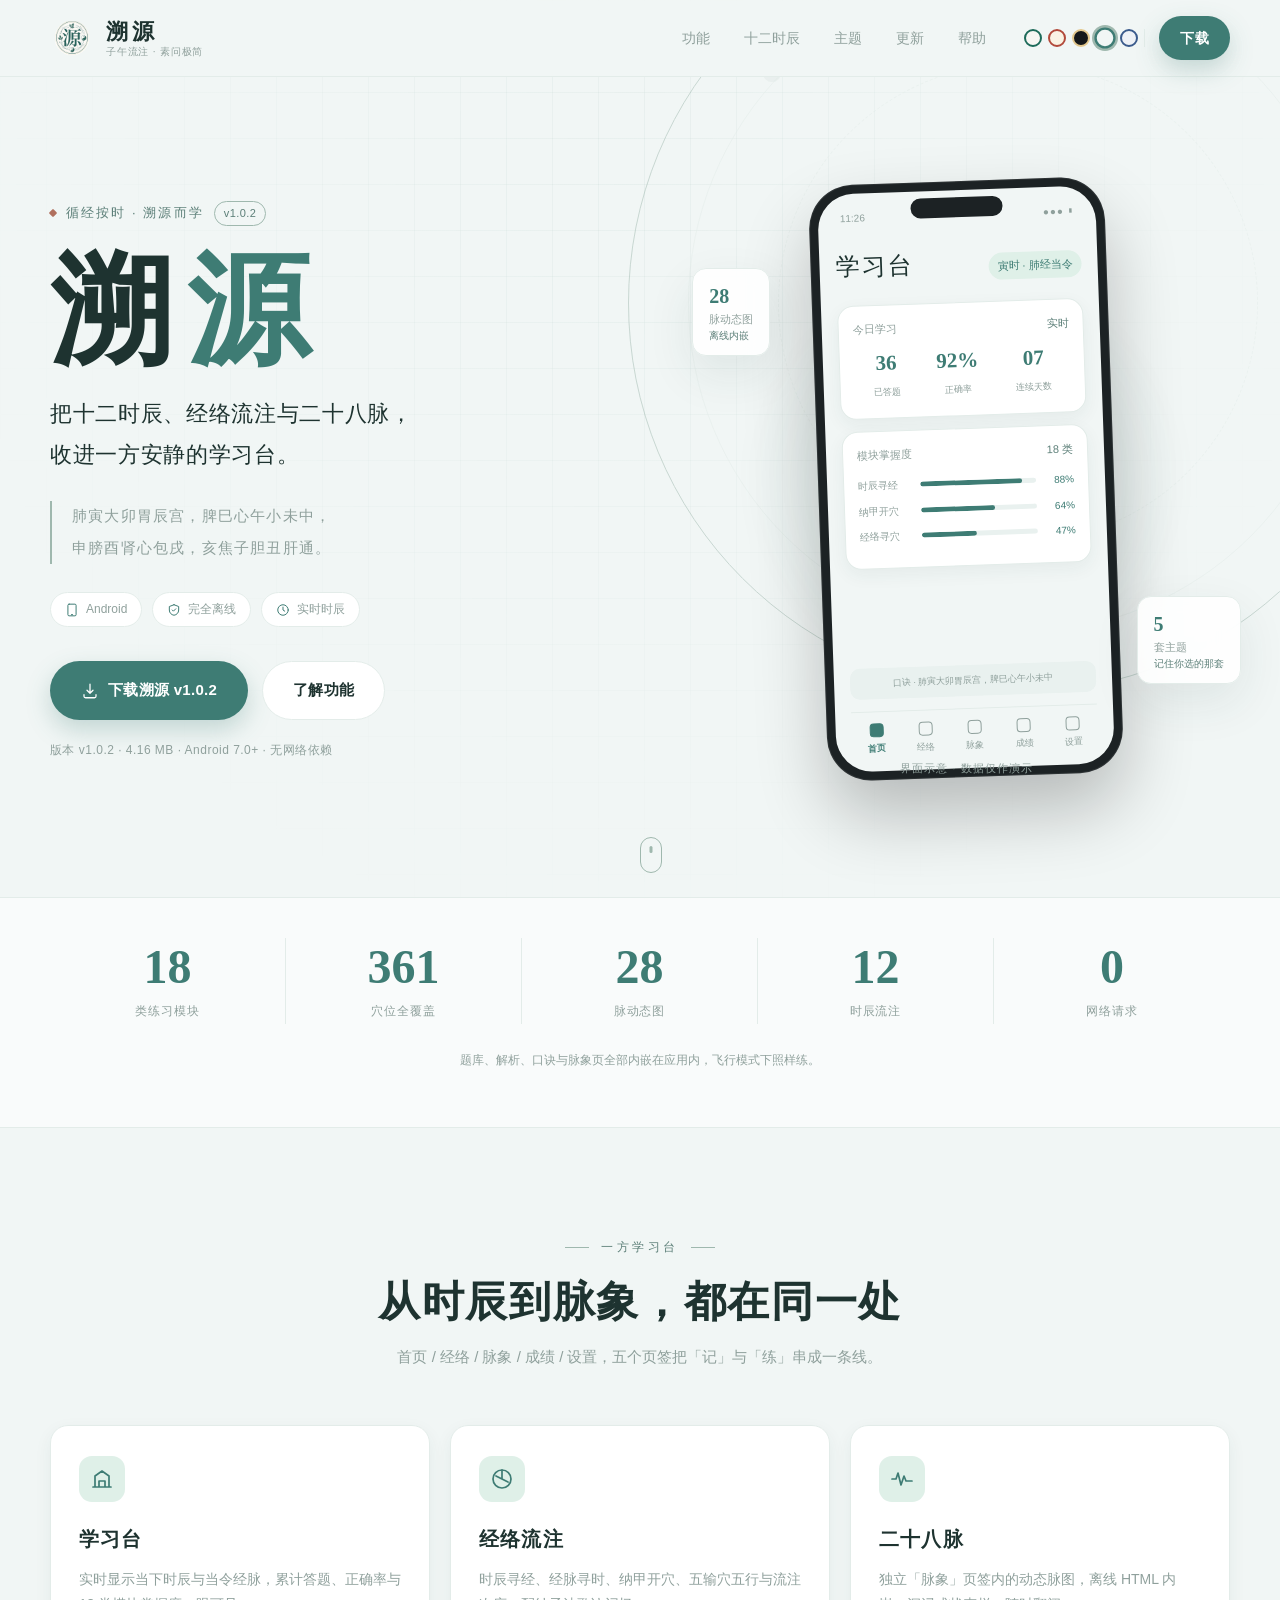
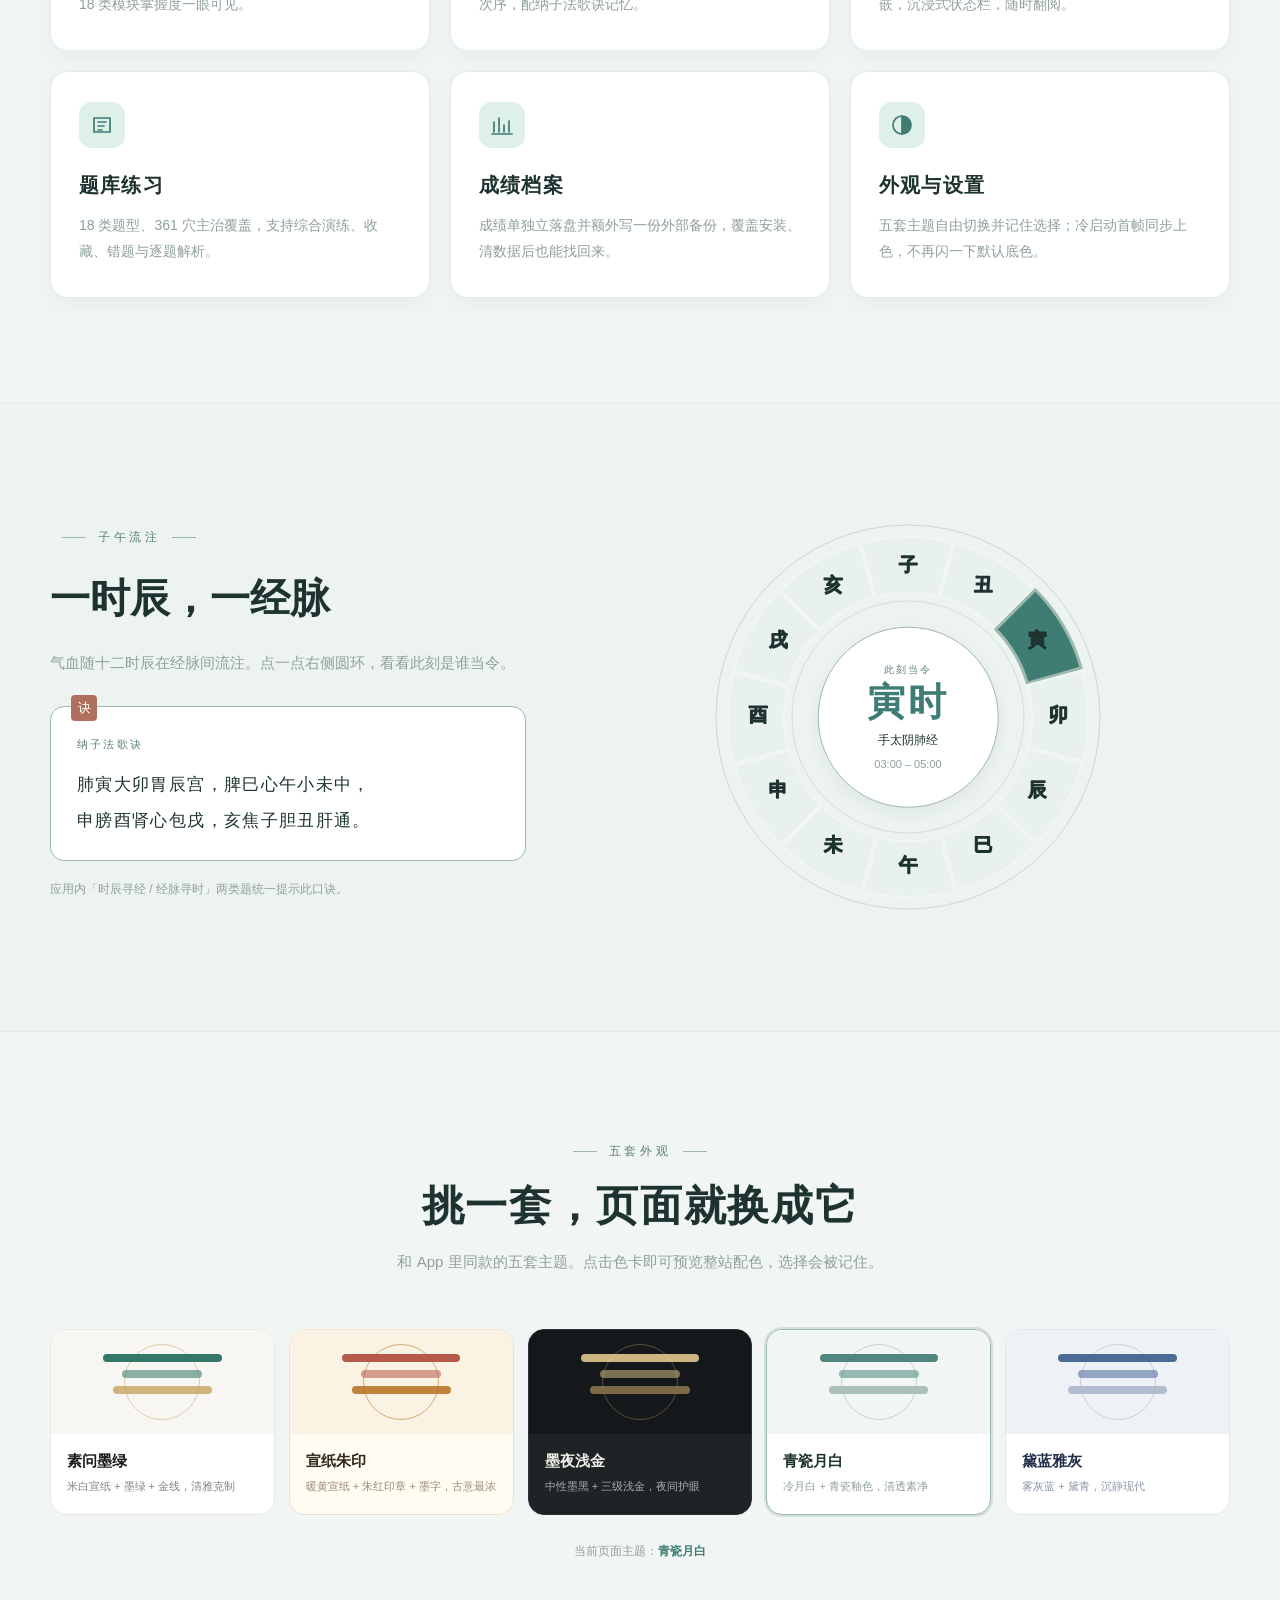
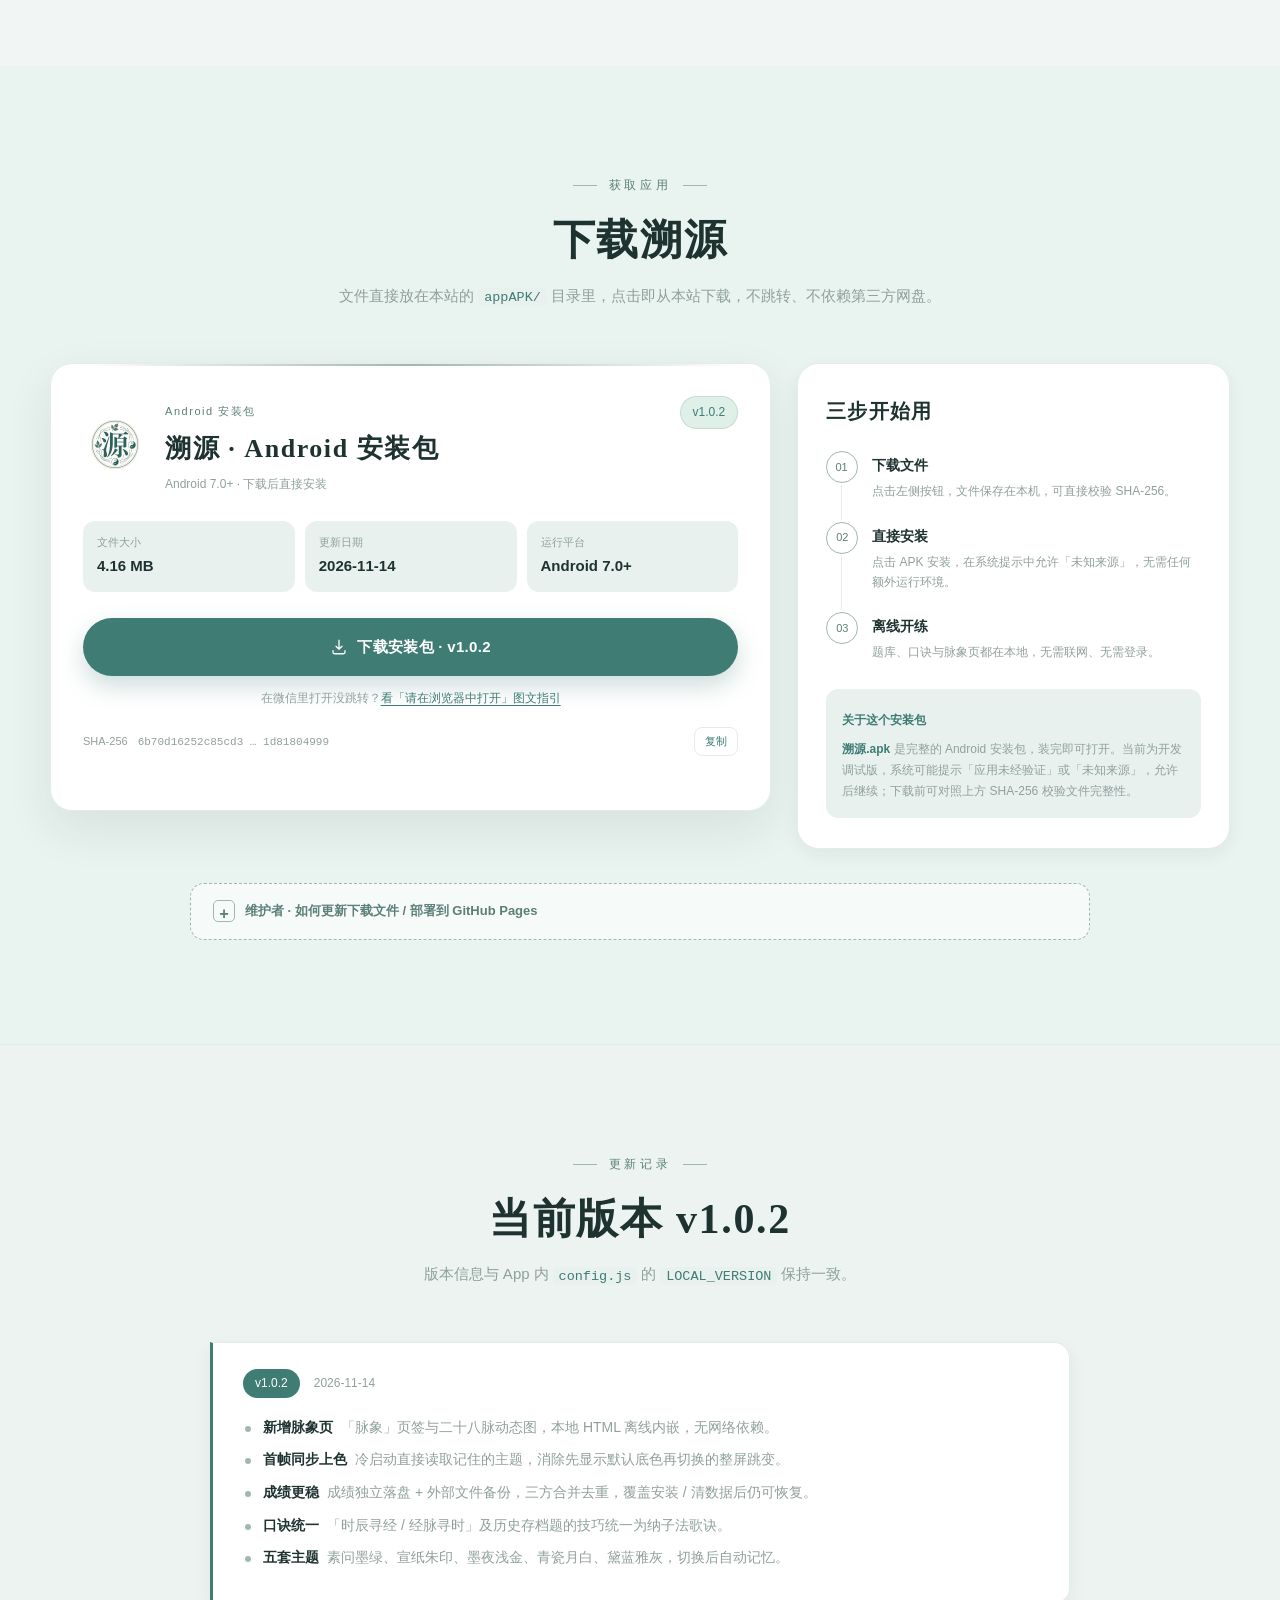
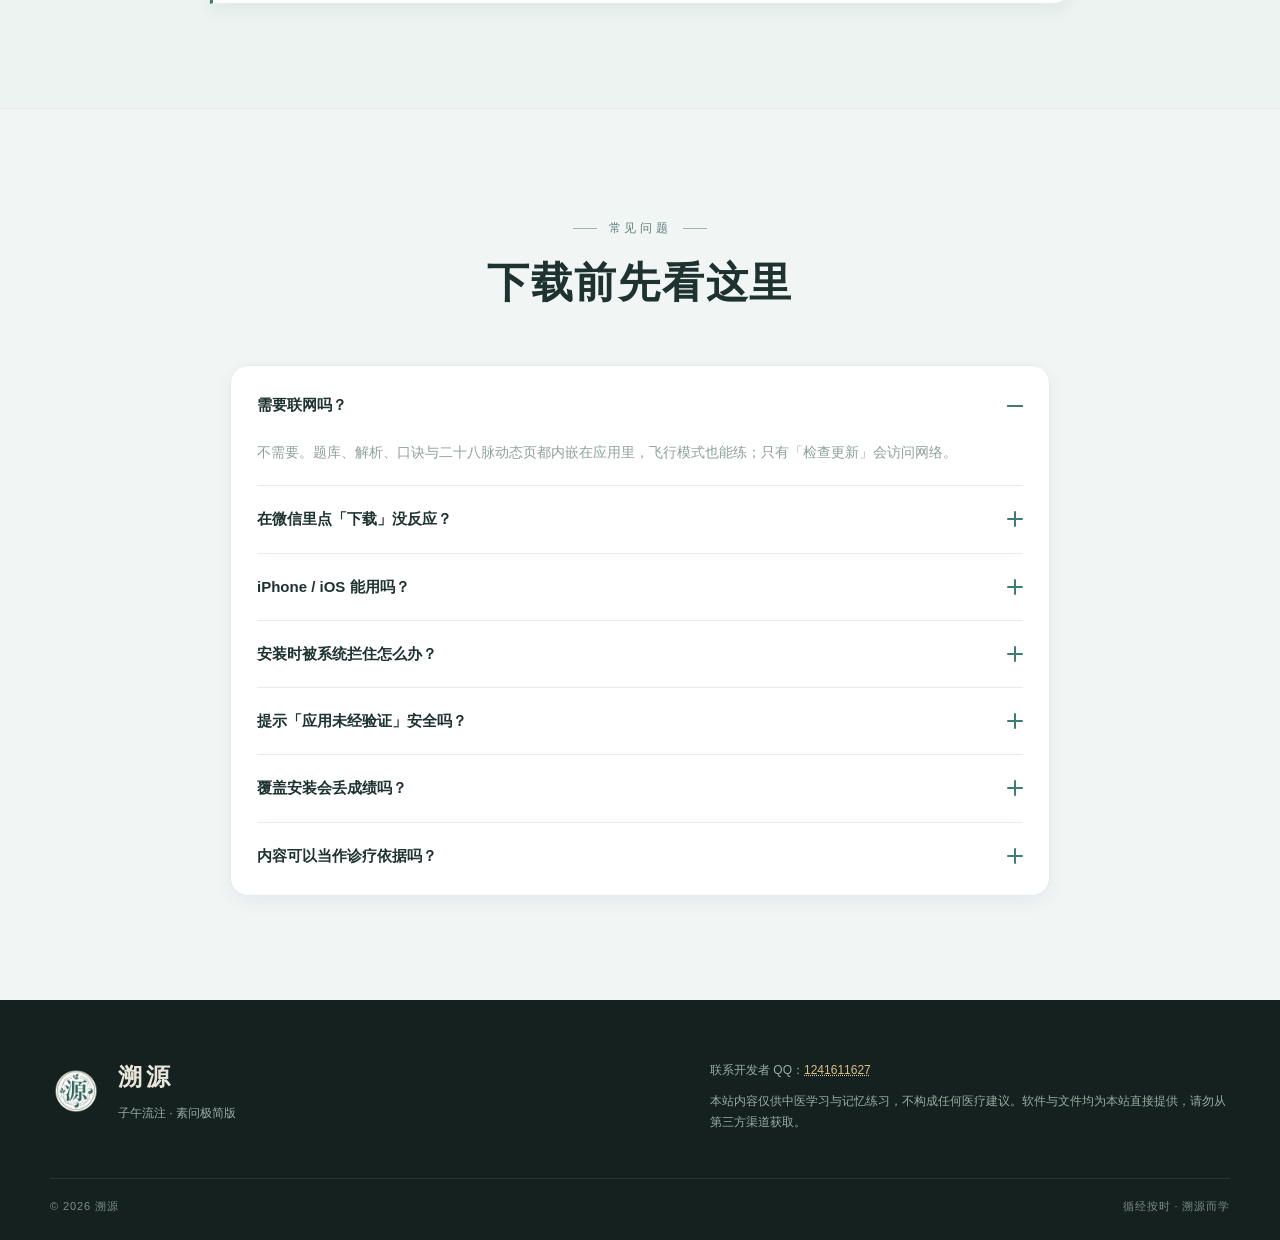
==== commit e771eb2b: "Add files via upload" ====
--- a/index.html
+++ b/index.html
@@ -22,22 +22,34 @@
 })();
 
 /* 微信内置浏览器：首帧直接跳到独立引导页 wechat.html，避免先闪一下下载页。
-   普通浏览器不受影响；?wx=1 强制预览引导页，?nowx=1 强制留在下载页。 */
-(function () {
+   三重保险：head 本段 → <body> 开头 → app.js 末尾，任一生效即可（防缓存 / 防脚本被拦）。
+   ?wx=1 强制预览引导页；?nowx=1 强制留在下载页（点过「仍要继续浏览」也是这个参数）。
+   注意：不再读取 sessionStorage 跳过标记，避免微信里点过一次就再也不跳。 */
+function suyuanIsWechat() {
+  var ua = navigator.userAgent || '';
+  if (/MicroMessenger|wxwork|WeChat|weixin|MMWEBIDEA|Micro Messenger/i.test(ua)) return true;
+  try { if (window.__wxjs_environment === 'miniprogram') return true; } catch (e) {}
+  try { if (typeof WeixinJSBridge !== 'undefined' && /Mobile|Android|iPhone|iPad/i.test(ua)) return true; } catch (e) {}
+  return false;
+}
+window.__suyuanIsWechat = suyuanIsWechat;
+window.__suyuanGoWechat = function () {
   try {
     var q = location.search;
     var force = /[?&]wx=1(?:&|$)/.test(q);
-    var off = /[?&]nowx=1(?:&|$)/.test(q);
-    var inWx = /MicroMessenger|wxwork/i.test(navigator.userAgent);
-    var skipped = sessionStorage.getItem('suyuan-wx-skip') === '1';
-    if (off || skipped || !(force || inWx)) return;
-    location.replace('wechat.html' + q);
-  } catch (e) {}
-})();
+    if (/[?&]nowx=1(?:&|$)/.test(q)) return false;
+    if (!force && !suyuanIsWechat()) return false;
+    if (/wechat\.html(?:\?|$)/.test(location.pathname)) return false;
+    location.replace('wechat.html?' + (force ? 'preview=1' : 'from=wx'));
+    return true;
+  } catch (e) { return false; }
+};
+window.__suyuanGoWechat();
 </script>
 <link rel="stylesheet" href="assets/style.css">
 </head>
 <body>
+<script>try { if (window.__suyuanGoWechat) window.__suyuanGoWechat(); } catch (e) {}</script>
 
 <div class="page-grid" aria-hidden="true"></div>
 
@@ -288,6 +300,8 @@
             <span id="dlMainText">下载安装包 · v1.0.2</span>
           </a>
 
+          <p class="wx-entry">在微信里打开没跳转？<a href="wechat.html?preview=1">看「请在浏览器中打开」图文指引</a></p>
+
           <div class="sha-row" id="shaRow">
             <span>SHA-256</span>
             <code id="dlSha">6b70d16252c85cd3 … 1d81804999</code>
@@ -326,7 +340,7 @@
             <li>GitHub 仓库 → Settings → Pages → Build and deployment 选 <b>Deploy from a branch</b>，分支 <b>main</b>、目录 <b>/ (root)</b>，保存后等一两分钟即可访问。</li>
           </ol>
           <p>即使忘记跑 <code>build.js</code>，页面也会探测 <code>appAPK/溯源.apk</code>，并把目录里的其它文件作为备用下载。单文件超过 100 MB 时，GitHub 仓库会拒绝提交，建议改放 GitHub Releases。</p>
-          <p>微信引导已拆成独立页面 <code>wechat.html</code>（配套 <code>assets/wechat.css</code>、<code>assets/wechat.js</code>），一张带 ① ② 箭头指引的完整手机示意图一次呈现，改引导不用动本页。微信 / 企业微信打开 <code>index.html</code> 会首帧跳转过去；用户在系统浏览器打开 <code>wechat.html</code> 时会自动回到下载页。本地预览：网址后加 <code>?wx=1</code>，或直接打开 <code>wechat.html?wx=1</code>；<code>?nowx=1</code> 强制留在下载页。</p>
+          <p>微信引导已拆成独立页面 <code>wechat.html</code>（配套 <code>assets/wechat.css</code>、<code>assets/wechat.js</code>），一张带 ① ② 箭头指引的完整手机示意图一次呈现，改引导不用动本页。微信 / 企业微信打开 <code>index.html</code> 会首帧跳到 <code>wechat.html?from=wx</code>；用户在系统浏览器打开这个带 <code>from=wx</code> 的引导页时会自动回到下载页。普通浏览器直接打开 <code>wechat.html</code> 或 <code>wechat.html?wx=1</code> 都会<b>停留显示引导页</b>，方便随时预览；<code>?nowx=1</code> 强制留在下载页。线上若微信没跳，可打开 <code>diag.html</code> 自查 UA 与版本。</p>
           <p>想显示右上角「仓库」按钮，在 <code>build.js</code> 的 <code>SITE.github</code> 填入仓库地址后重新生成清单。</p>
         </div>
       </details>
@@ -363,7 +377,7 @@
       </div>
       <div class="faq-list reveal">
         <details open><summary>需要联网吗？<i></i></summary><p>不需要。题库、解析、口诀与二十八脉动态页都内嵌在应用里，飞行模式也能练；只有「检查更新」会访问网络。</p></details>
-        <details><summary>在微信里点「下载」没反应？<i></i></summary><p>微信内置浏览器会拦截 APK 下载，页面会自动跳到独立的「请在浏览器中打开」引导页（一张带 ① ② 指引的完整手机示意图看完）。点屏幕右上角「···」，在底部面板第一行找到「在浏览器中打开」，系统浏览器会自动回到下载页再下载；找不到该选项就点第二行「复制链接」，粘贴到浏览器地址栏访问。</p></details>
+        <details><summary>在微信里点「下载」没反应？<i></i></summary><p>微信内置浏览器会拦截 APK 下载，页面会自动跳到独立的「请在浏览器中打开」引导页（一张带 ① ② 指引的完整手机示意图看完）。点屏幕右上角「···」，在底部面板第一行找到「在浏览器中打开」，系统浏览器会自动回到下载页再下载；找不到该选项就点第二行「复制链接」，粘贴到浏览器地址栏访问。若微信里压根没跳转，点下载按钮下方的「看图文指引」手动进入，或打开 <code>diag.html</code> 查看是版本缓存还是 UA 识别问题。</p></details>
         <details><summary>iPhone / iOS 能用吗？<i></i></summary><p>目前只提供 Android 安装包（APK），iPhone / iPad 暂不支持。</p></details>
         <details><summary>安装时被系统拦住怎么办？<i></i></summary><p>在系统提示中允许「安装未知来源应用」；部分机型还需临时关闭「纯净模式」或「安装监控」，装完可重新开启。</p></details>
         <details><summary>提示「应用未经验证」安全吗？<i></i></summary><p>当前是开发调试版（debug 签名），系统因此会给出提示。文件由本站直接提供，下载后可用上方 SHA-256 核对完整性；确认一致再安装，不要从第三方渠道获取同名安装包。</p></details>
--- a/assets/style.css
+++ b/assets/style.css
@@ -470,3 +470,7 @@
   *, *::before, *::after { animation-duration: .001ms !important; transition-duration: .001ms !important; }
   .reveal { opacity: 1; transform: none; }
 }
+
+/* 微信引导兜底入口：自动跳转万一被缓存/拦截，也能手动进引导页 */
+.wx-entry { margin: 12px 0 0; text-align: center; font-size: 12px; color: var(--sub); }
+.wx-entry a { color: var(--accent); text-decoration: underline; text-underline-offset: 3px; }
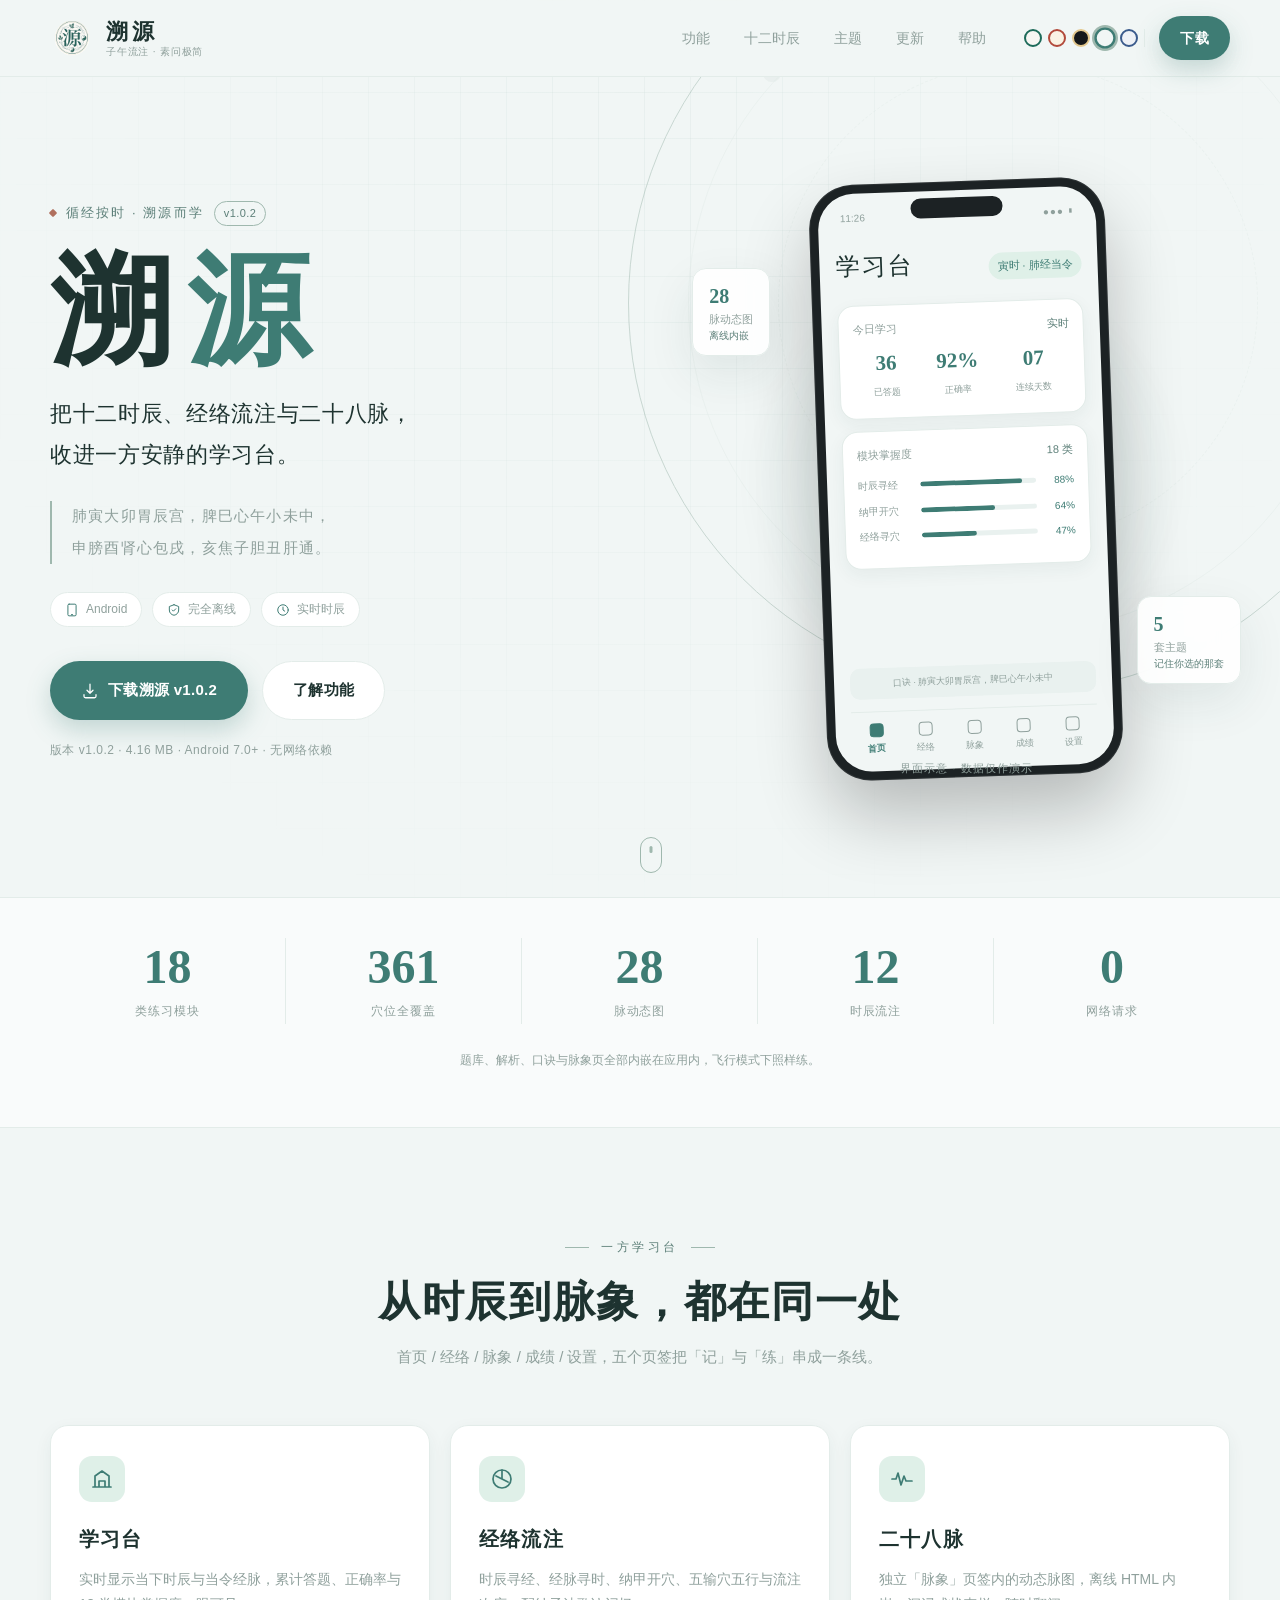
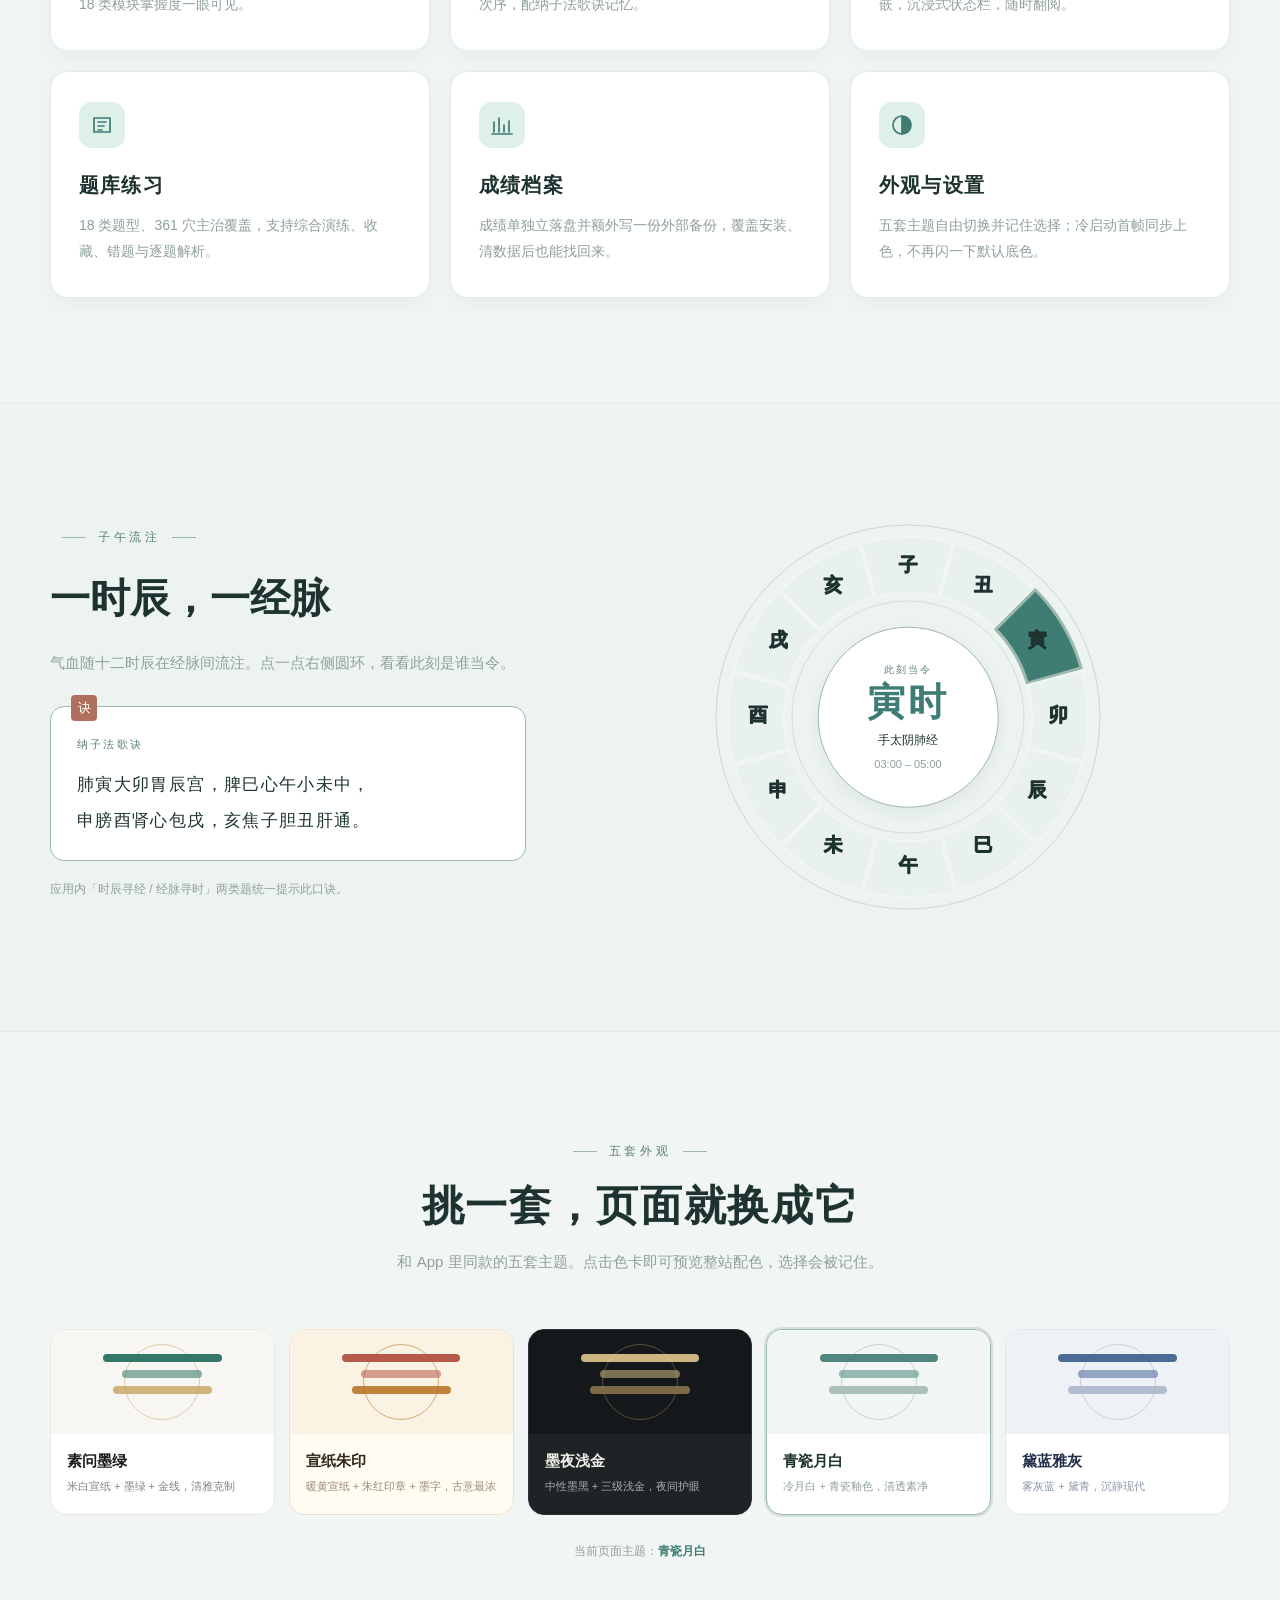
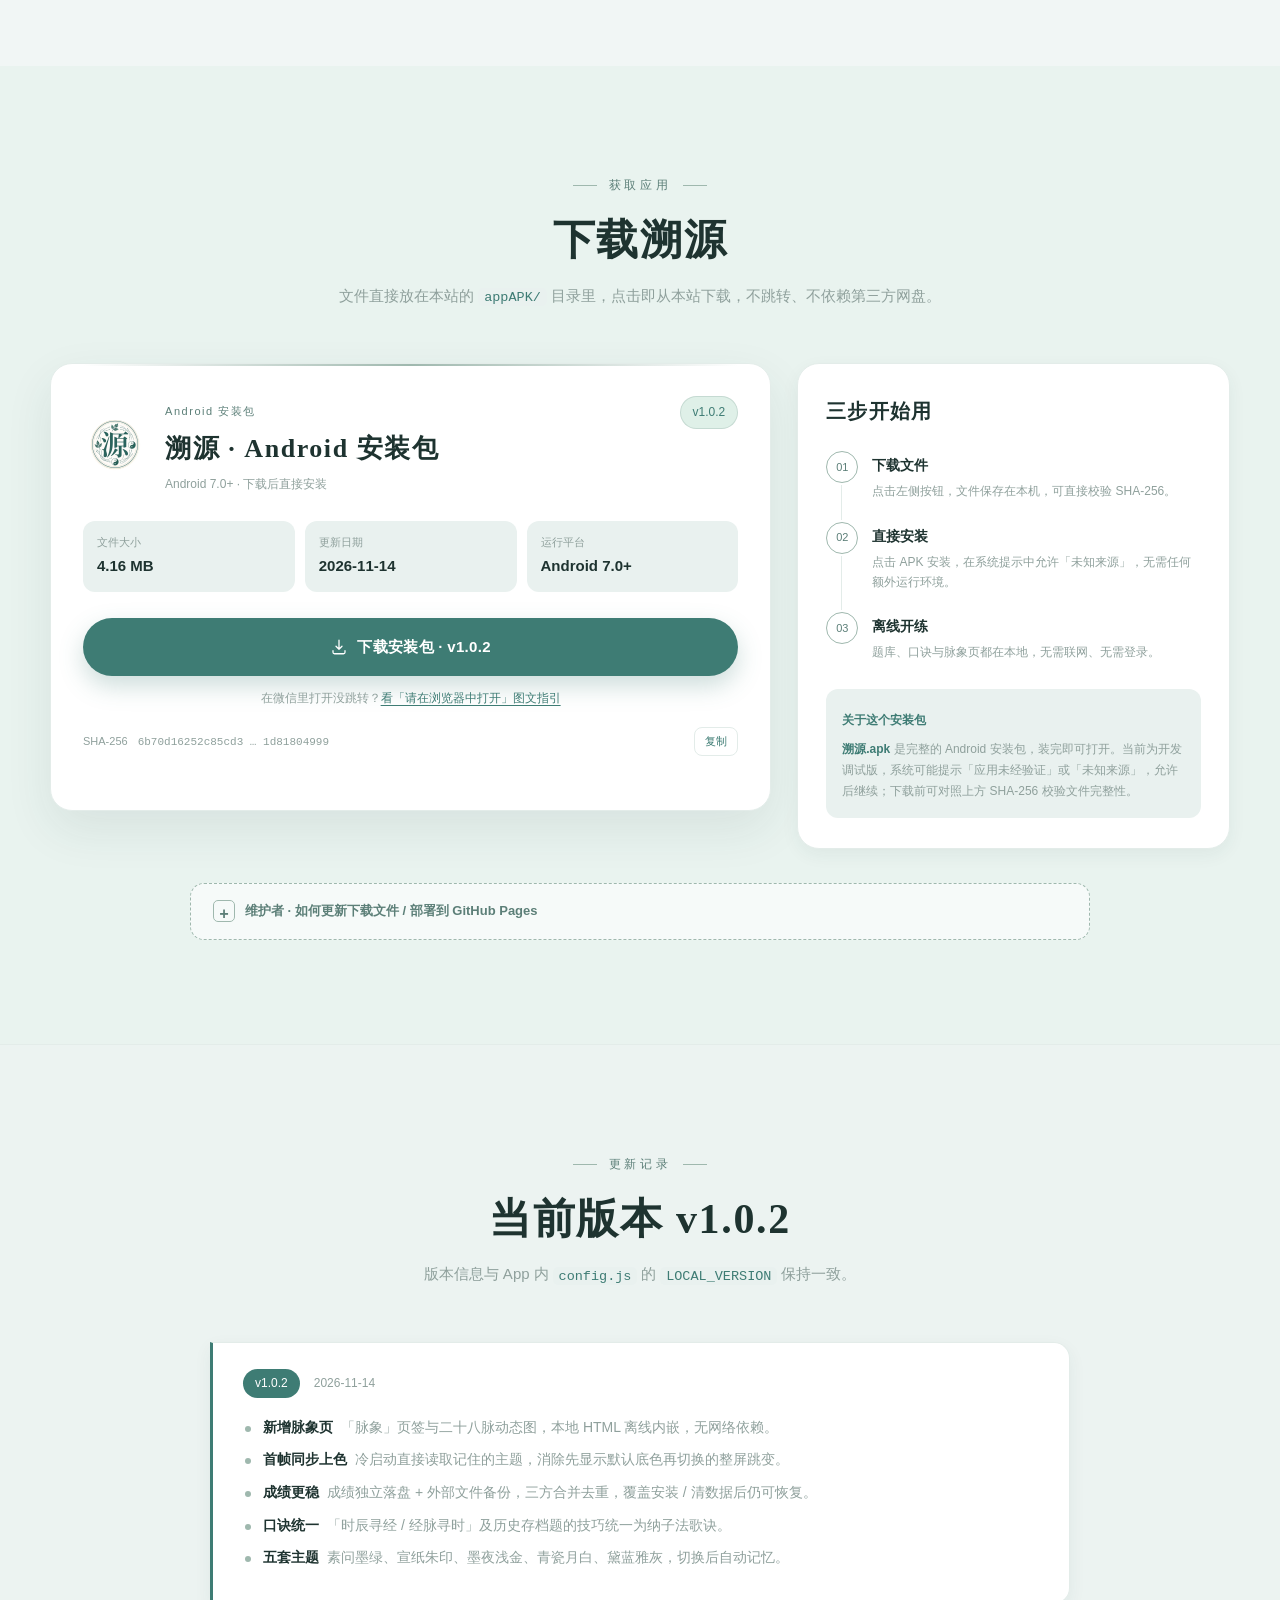
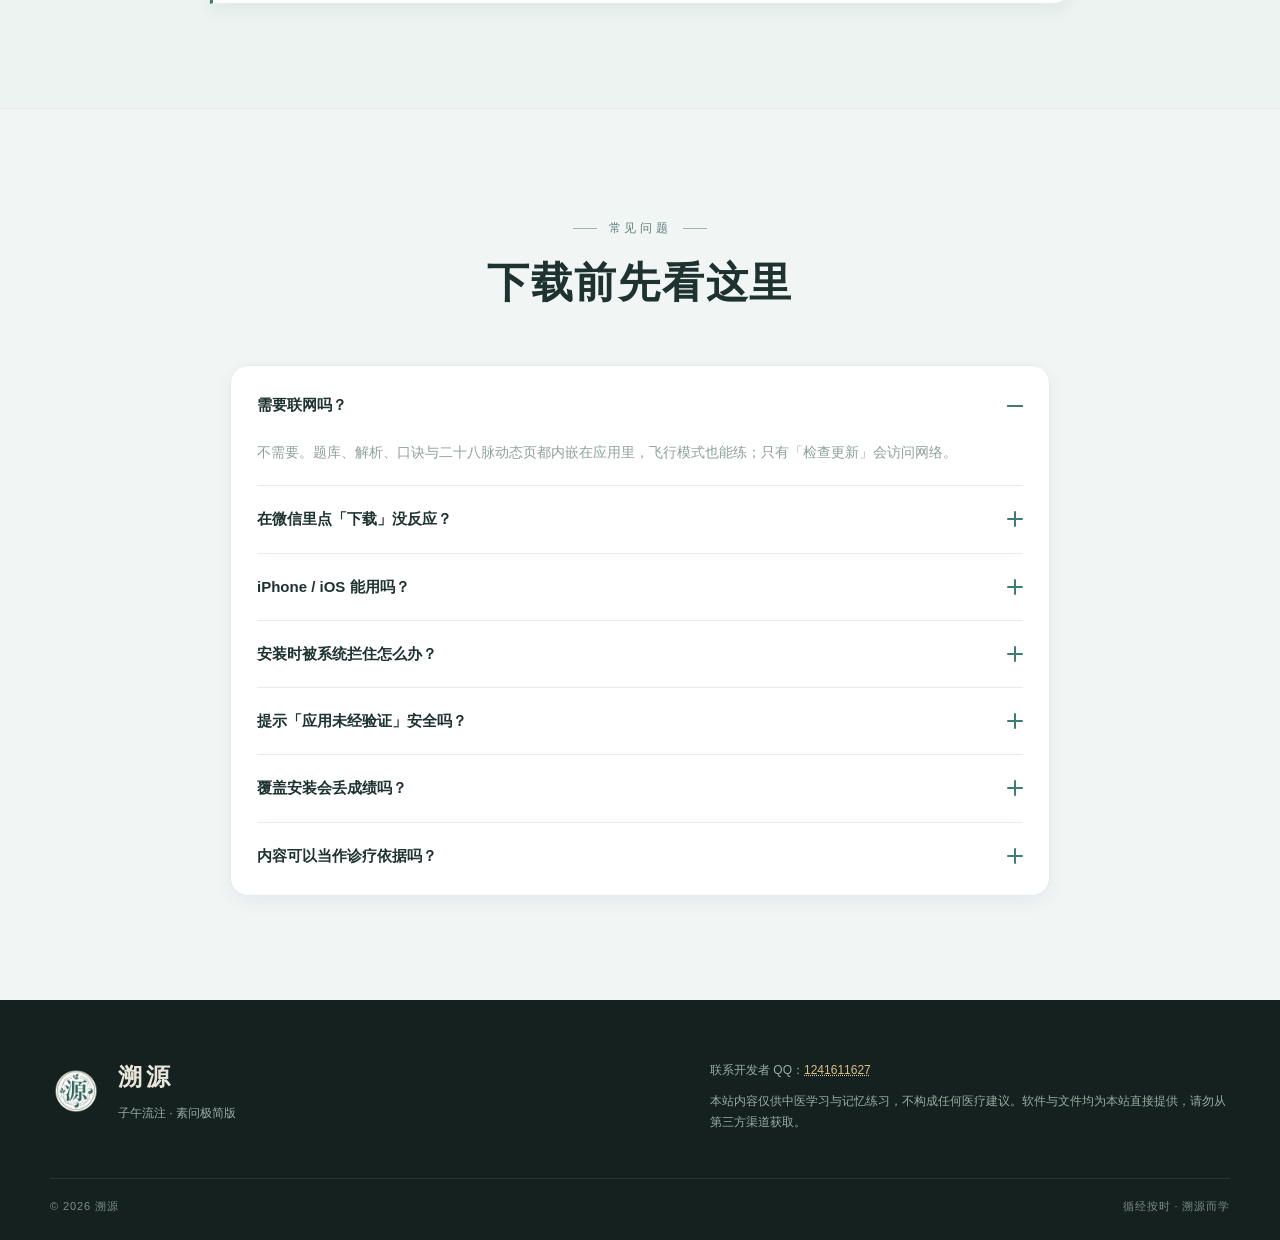
==== commit 8ad85489: "Add files via upload" ====
--- a/index.html
+++ b/index.html
@@ -23,7 +23,8 @@
 
 /* 微信内置浏览器：首帧直接跳到独立引导页 wechat.html，避免先闪一下下载页。
    三重保险：head 本段 → <body> 开头 → app.js 末尾，任一生效即可（防缓存 / 防脚本被拦）。
-   ?wx=1 强制预览引导页；?nowx=1 强制留在下载页（点过「仍要继续浏览」也是这个参数）。
+   ?nowx=1 强制留在下载页（点过「仍要继续浏览」也是这个参数）。
+   引导页的回跳只看 UA、不看参数；想看引导图请打开独立静态预览页 guide-preview.html。
    注意：不再读取 sessionStorage 跳过标记，避免微信里点过一次就再也不跳。 */
 function suyuanIsWechat() {
   var ua = navigator.userAgent || '';
@@ -35,12 +36,11 @@
 window.__suyuanIsWechat = suyuanIsWechat;
 window.__suyuanGoWechat = function () {
   try {
-    var q = location.search;
-    var force = /[?&]wx=1(?:&|$)/.test(q);
-    if (/[?&]nowx=1(?:&|$)/.test(q)) return false;
-    if (!force && !suyuanIsWechat()) return false;
+    if (/[?&]nowx=1(?:&|$)/.test(location.search)) return false;
     if (/wechat\.html(?:\?|$)/.test(location.pathname)) return false;
-    location.replace('wechat.html?' + (force ? 'preview=1' : 'from=wx'));
+    if (!suyuanIsWechat()) return false;
+    // 无参数跳转：外部浏览器打开 wechat.html 时会按 UA 直接回本页，不会卡在引导页。
+    location.replace('wechat.html');
     return true;
   } catch (e) { return false; }
 };
@@ -300,7 +300,7 @@
             <span id="dlMainText">下载安装包 · v1.0.2</span>
           </a>
 
-          <p class="wx-entry">在微信里打开没跳转？<a href="wechat.html?preview=1">看「请在浏览器中打开」图文指引</a></p>
+          <p class="wx-entry">在微信里打开没跳转？<a href="wechat.html">看「请在浏览器中打开」图文指引</a></p>
 
           <div class="sha-row" id="shaRow">
             <span>SHA-256</span>
@@ -340,7 +340,8 @@
             <li>GitHub 仓库 → Settings → Pages → Build and deployment 选 <b>Deploy from a branch</b>，分支 <b>main</b>、目录 <b>/ (root)</b>，保存后等一两分钟即可访问。</li>
           </ol>
           <p>即使忘记跑 <code>build.js</code>，页面也会探测 <code>appAPK/溯源.apk</code>，并把目录里的其它文件作为备用下载。单文件超过 100 MB 时，GitHub 仓库会拒绝提交，建议改放 GitHub Releases。</p>
-          <p>微信引导已拆成独立页面 <code>wechat.html</code>（配套 <code>assets/wechat.css</code>、<code>assets/wechat.js</code>），一张带 ① ② 箭头指引的完整手机示意图一次呈现，改引导不用动本页。微信 / 企业微信打开 <code>index.html</code> 会首帧跳到 <code>wechat.html?from=wx</code>；用户在系统浏览器打开这个带 <code>from=wx</code> 的引导页时会自动回到下载页。普通浏览器直接打开 <code>wechat.html</code> 或 <code>wechat.html?wx=1</code> 都会<b>停留显示引导页</b>，方便随时预览；<code>?nowx=1</code> 强制留在下载页。线上若微信没跳，可打开 <code>diag.html</code> 自查 UA 与版本。</p>
+          <p>微信引导已拆成独立页面 <code>wechat.html</code>（配套 <code>assets/wechat.css</code>、<code>assets/wechat.js</code>），一张带 ① ② 箭头指引的完整手机示意图一次呈现，改引导不用动本页。微信 / 企业微信打开 <code>index.html</code> 会首帧跳到 <code>wechat.html</code>；<b>引导页回跳只看 UA、完全不看 URL 参数</b>，所以从微信点「在浏览器中打开」到系统浏览器时，无论参数被丢掉还是改写，都会直接回到下载页，不会卡在引导页。<code>?nowx=1</code> 强制留在下载页。</p>
+          <p>想随时查看引导图，打开独立静态预览页 <a href="guide-preview.html"><code>guide-preview.html</code></a>：不含任何跳转逻辑、不依赖 URL 参数，本地双击、预览面板、线上都能直接看到完整引导图。它由 <code>node build.js</code> 从 <code>wechat.html</code> 同步生成，<b>改完引导记得重跑一次</b>。线上若微信没跳，可打开 <code>diag.html</code> 自查 UA 与版本。</p>
           <p>想显示右上角「仓库」按钮，在 <code>build.js</code> 的 <code>SITE.github</code> 填入仓库地址后重新生成清单。</p>
         </div>
       </details>
@@ -377,7 +378,7 @@
       </div>
       <div class="faq-list reveal">
         <details open><summary>需要联网吗？<i></i></summary><p>不需要。题库、解析、口诀与二十八脉动态页都内嵌在应用里，飞行模式也能练；只有「检查更新」会访问网络。</p></details>
-        <details><summary>在微信里点「下载」没反应？<i></i></summary><p>微信内置浏览器会拦截 APK 下载，页面会自动跳到独立的「请在浏览器中打开」引导页（一张带 ① ② 指引的完整手机示意图看完）。点屏幕右上角「···」，在底部面板第一行找到「在浏览器中打开」，系统浏览器会自动回到下载页再下载；找不到该选项就点第二行「复制链接」，粘贴到浏览器地址栏访问。若微信里压根没跳转，点下载按钮下方的「看图文指引」手动进入，或打开 <code>diag.html</code> 查看是版本缓存还是 UA 识别问题。</p></details>
+        <details><summary>在微信里点「下载」没反应？<i></i></summary><p>微信内置浏览器会拦截 APK 下载，页面会自动跳到独立的「请在浏览器中打开」引导页（一张带 ① ② 指引的完整手机示意图看完）。点屏幕右上角「···」，在底部面板第一行找到「在浏览器中打开」，系统浏览器会自动回到下载页再下载（这一步不依赖链接参数，不会停在引导页）；找不到该选项就点第二行「复制链接」，粘贴到浏览器地址栏访问；万一仍停在引导页，点底部「已在浏览器中 · 打开下载页」。若微信里压根没跳转，点下载按钮下方的「看图文指引」手动进入，或打开 <code>diag.html</code> 查看是版本缓存还是 UA 识别问题。</p></details>
         <details><summary>iPhone / iOS 能用吗？<i></i></summary><p>目前只提供 Android 安装包（APK），iPhone / iPad 暂不支持。</p></details>
         <details><summary>安装时被系统拦住怎么办？<i></i></summary><p>在系统提示中允许「安装未知来源应用」；部分机型还需临时关闭「纯净模式」或「安装监控」，装完可重新开启。</p></details>
         <details><summary>提示「应用未经验证」安全吗？<i></i></summary><p>当前是开发调试版（debug 签名），系统因此会给出提示。文件由本站直接提供，下载后可用上方 SHA-256 核对完整性；确认一致再安装，不要从第三方渠道获取同名安装包。</p></details>
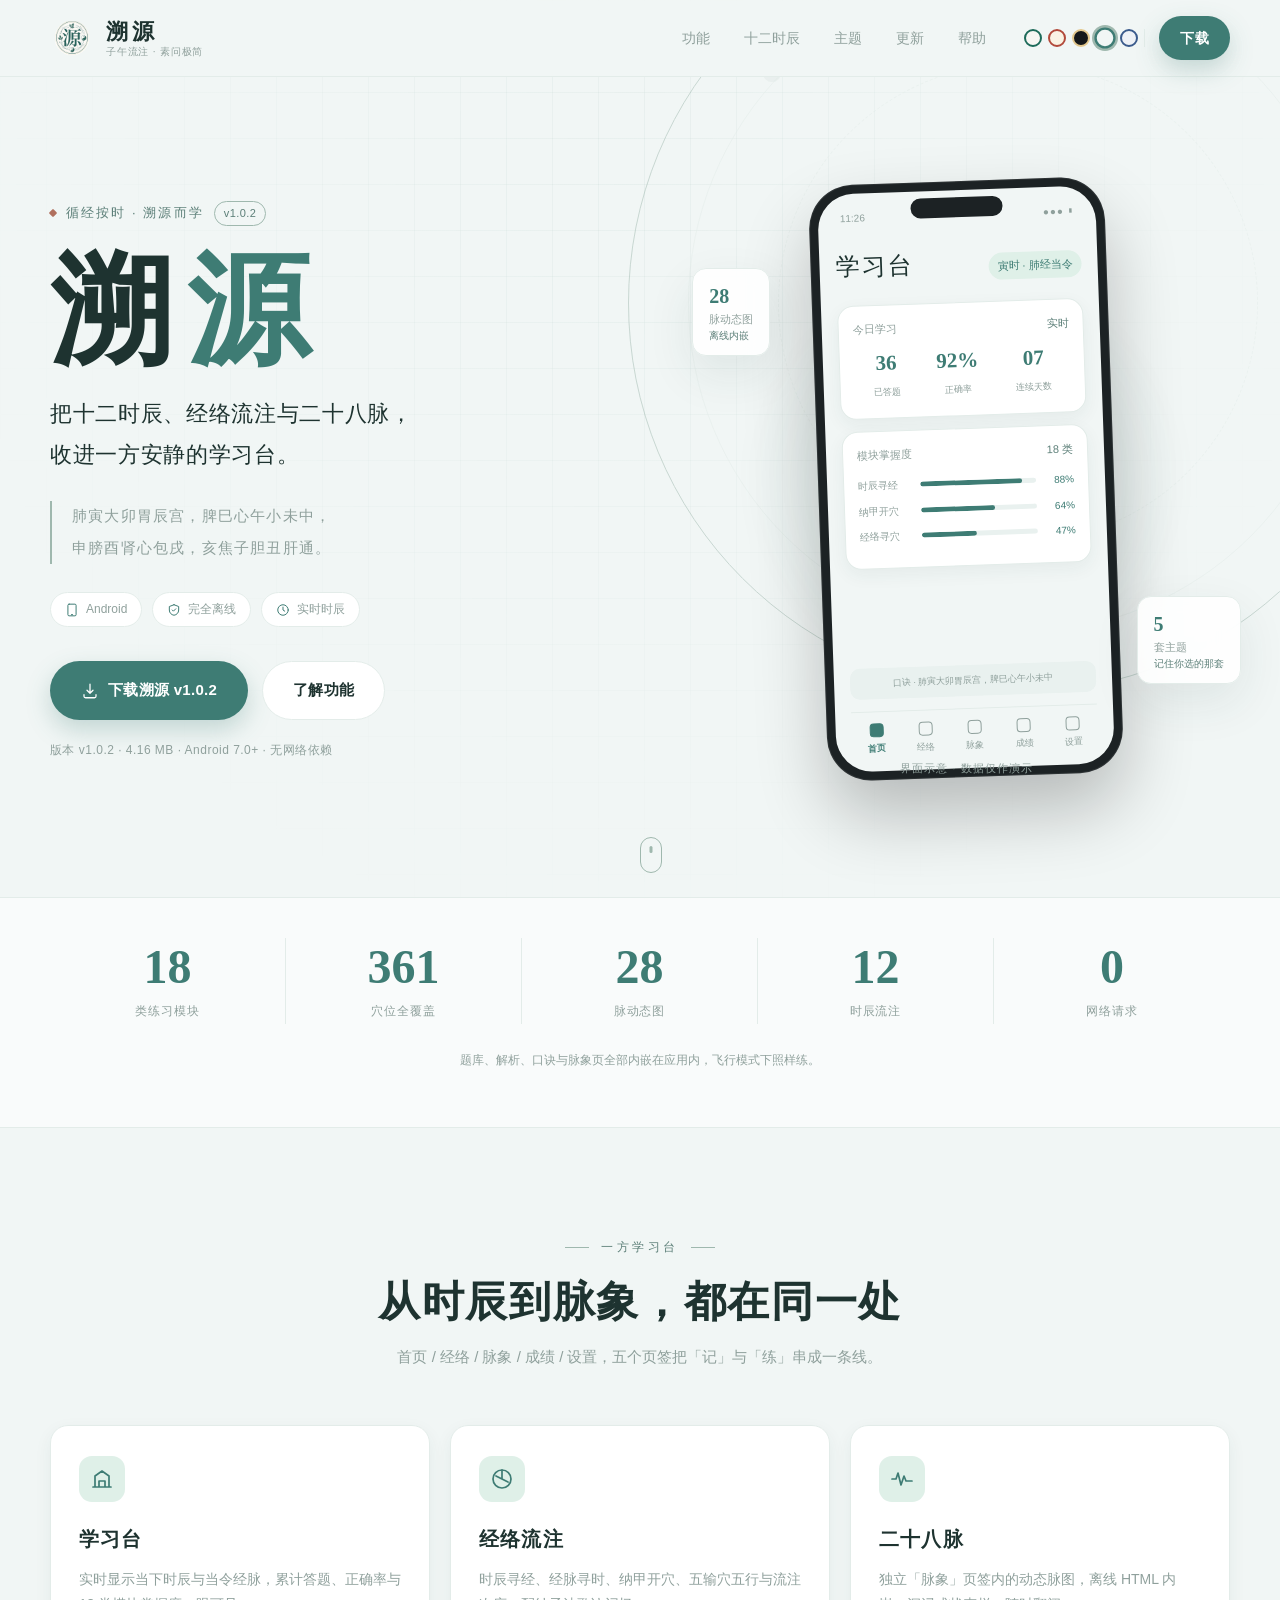
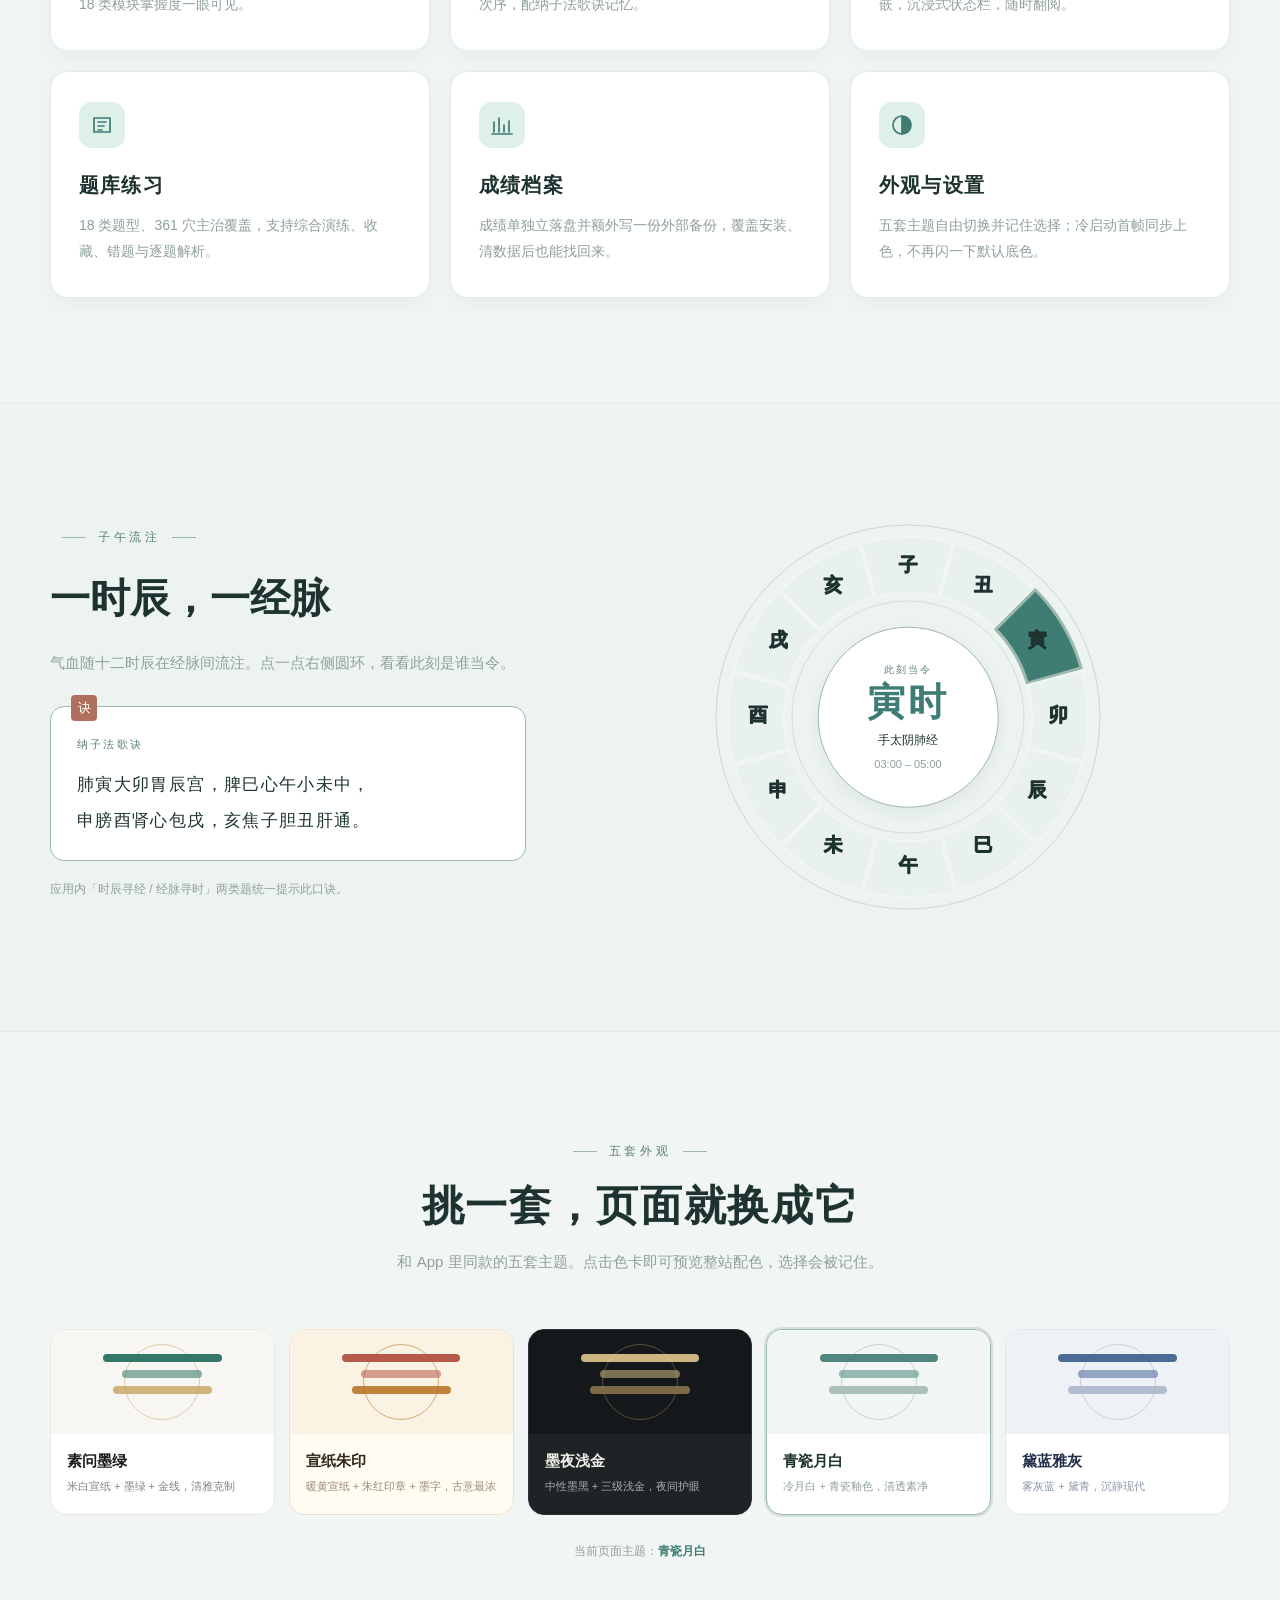
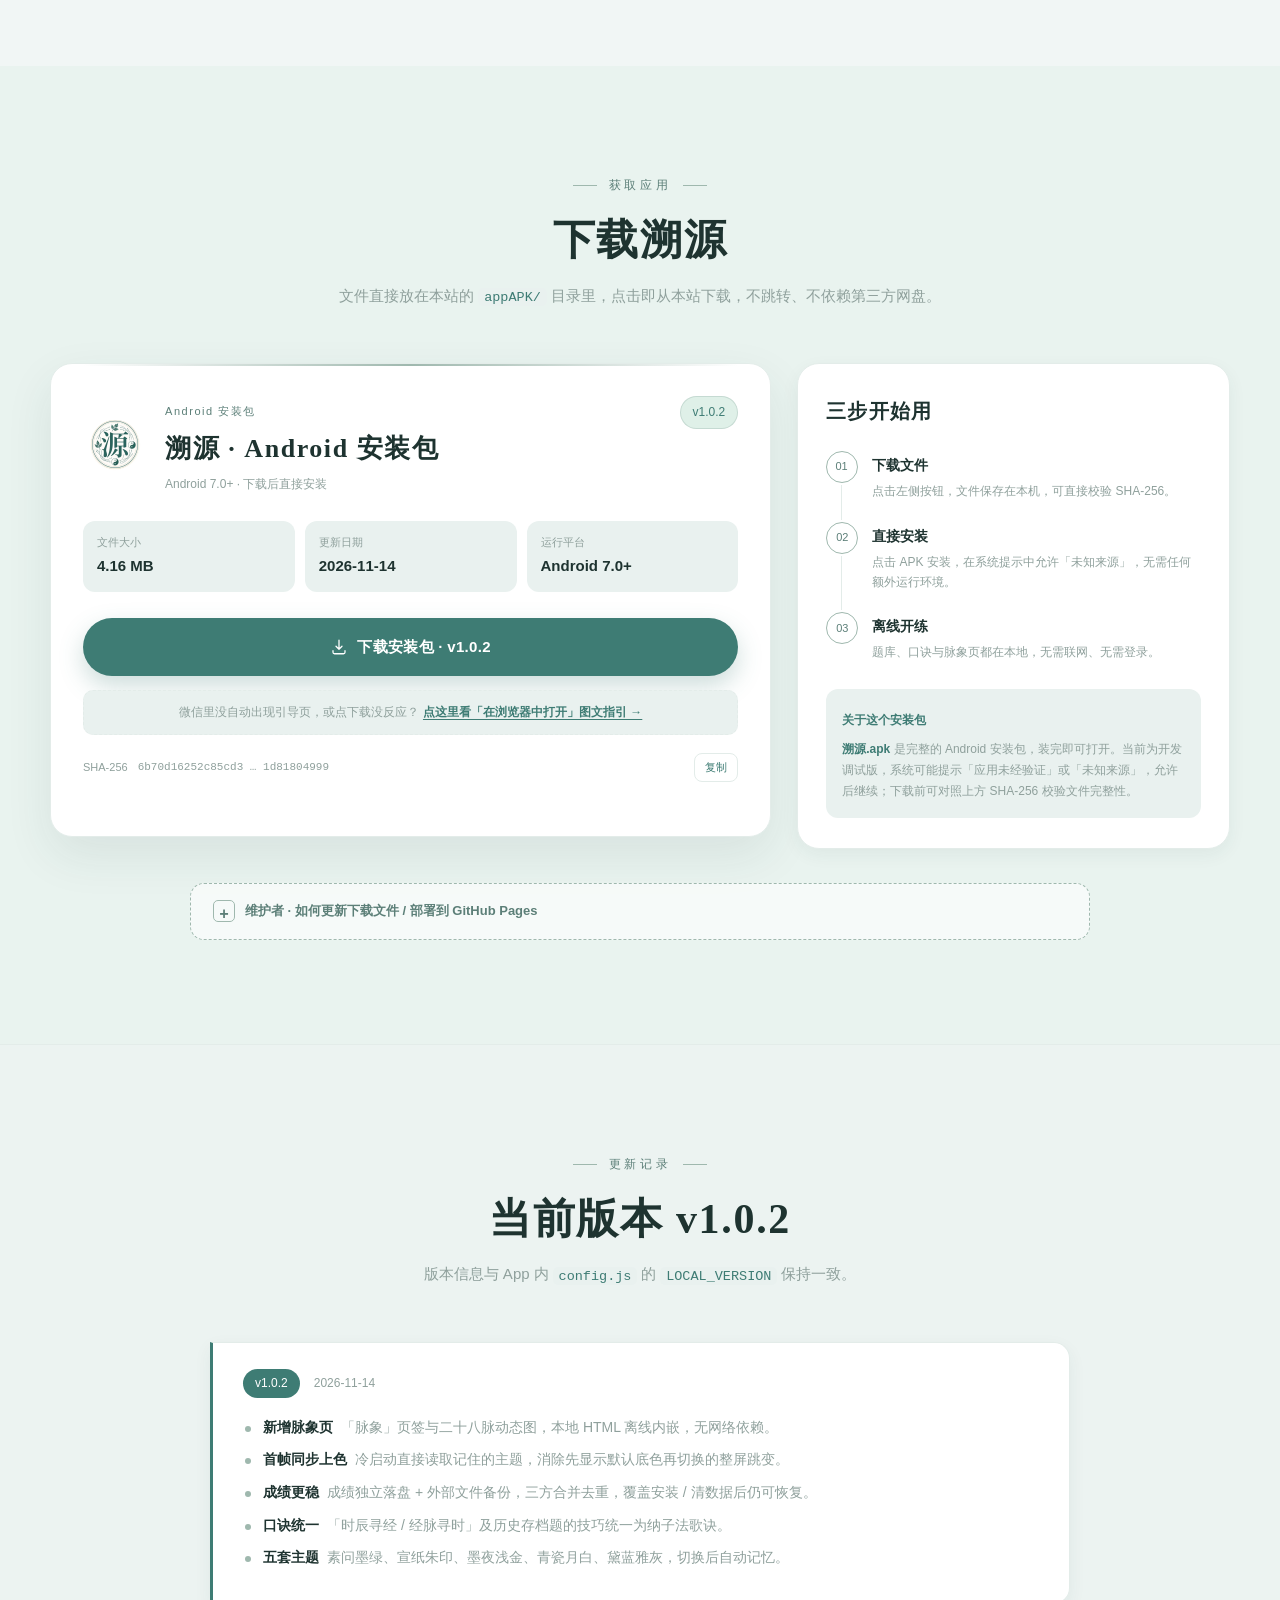
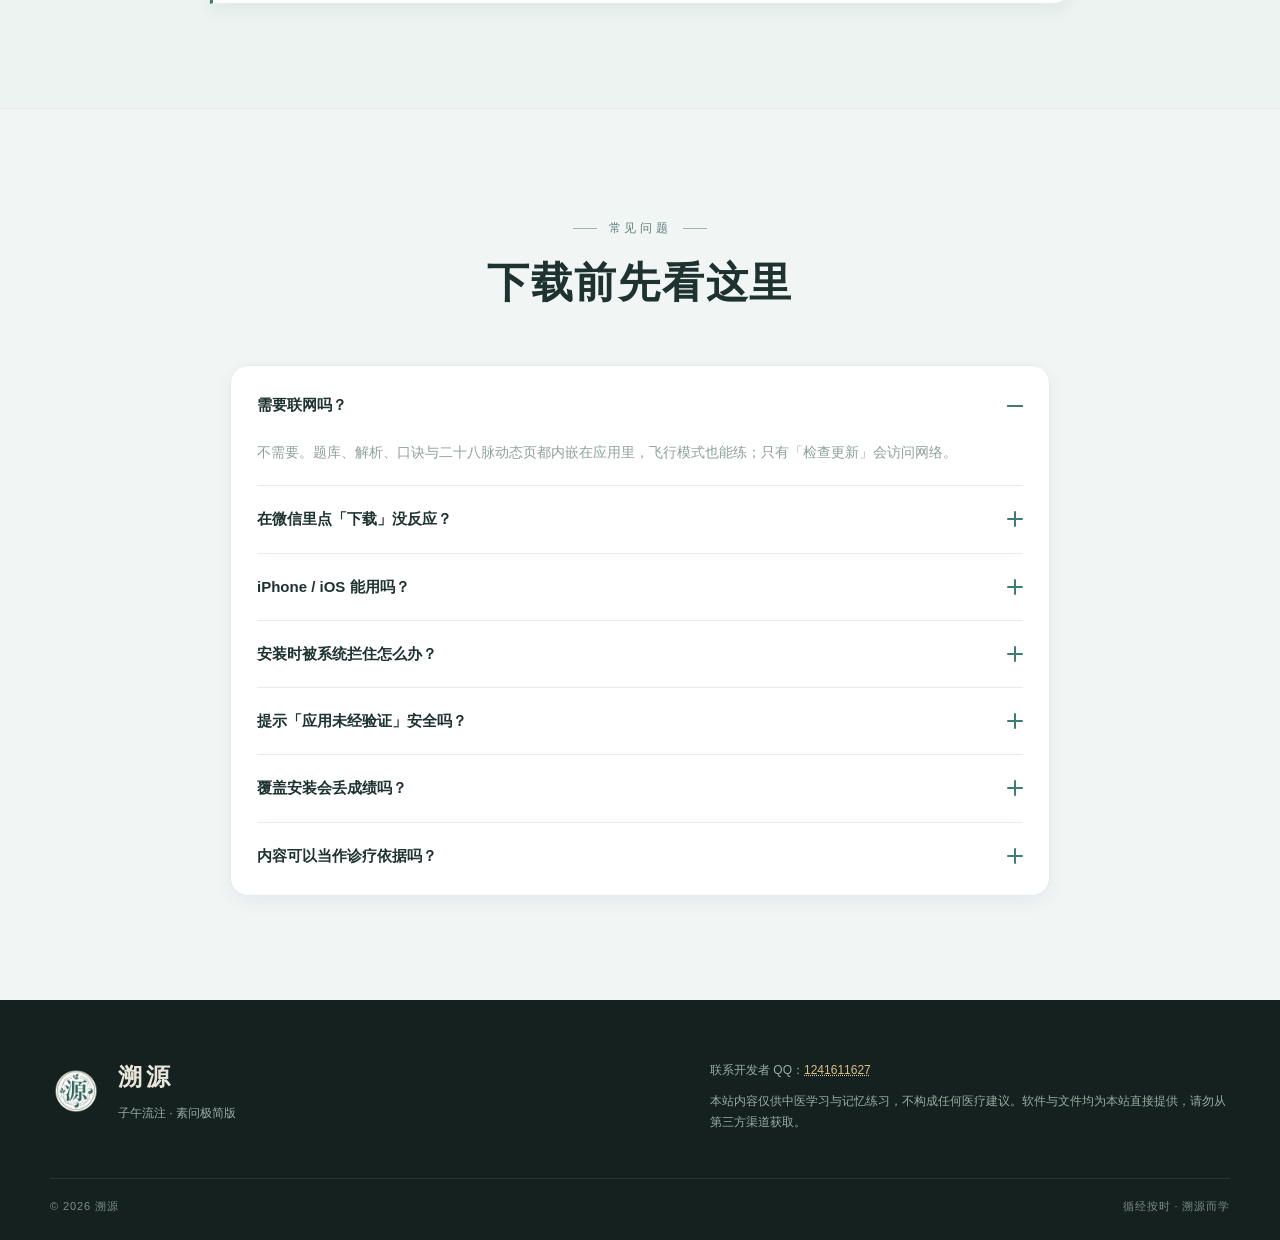
==== commit 1babad1d: "Add files via upload" ====
--- a/index.html
+++ b/index.html
@@ -6,6 +6,10 @@
 <title>溯源 · 子午流注学习台 ｜ 官方下载</title>
 <meta name="description" content="溯源（子午流注 · 素问极简版）官方下载页。十二时辰经络流注、纳甲开穴、二十八脉、18 类练习模块，完全离线可用。">
 <meta name="theme-color" content="#F1F6F5">
+<!-- 微信 WebView 缓存很顽固：旧版 index.html 被缓存住，就会「有的手机跳、有的不跳」 -->
+<meta http-equiv="Cache-Control" content="no-cache, no-store, must-revalidate">
+<meta http-equiv="Pragma" content="no-cache">
+<meta http-equiv="Expires" content="0">
 <link rel="icon" href="assets/favicon.ico" sizes="any">
 <link rel="icon" href="assets/favicon.png" type="image/png">
 <link rel="apple-touch-icon" href="assets/favicon.png">
@@ -21,30 +25,49 @@
   } catch (e) {}
 })();
 
-/* 微信内置浏览器：首帧直接跳到独立引导页 wechat.html，避免先闪一下下载页。
-   三重保险：head 本段 → <body> 开头 → app.js 末尾，任一生效即可（防缓存 / 防脚本被拦）。
-   ?nowx=1 强制留在下载页（点过「仍要继续浏览」也是这个参数）。
-   引导页的回跳只看 UA、不看参数；想看引导图请打开独立静态预览页 guide-preview.html。
-   注意：不再读取 sessionStorage 跳过标记，避免微信里点过一次就再也不跳。 */
-function suyuanIsWechat() {
-  var ua = navigator.userAgent || '';
-  if (/MicroMessenger|wxwork|WeChat|weixin|MMWEBIDEA|Micro Messenger/i.test(ua)) return true;
-  try { if (window.__wxjs_environment === 'miniprogram') return true; } catch (e) {}
-  try { if (typeof WeixinJSBridge !== 'undefined' && /Mobile|Android|iPhone|iPad/i.test(ua)) return true; } catch (e) {}
-  return false;
-}
-window.__suyuanIsWechat = suyuanIsWechat;
-window.__suyuanGoWechat = function () {
-  try {
-    if (/[?&]nowx=1(?:&|$)/.test(location.search)) return false;
-    if (/wechat\.html(?:\?|$)/.test(location.pathname)) return false;
-    if (!suyuanIsWechat()) return false;
-    // 无参数跳转：外部浏览器打开 wechat.html 时会按 UA 直接回本页，不会卡在引导页。
-    location.replace('wechat.html');
-    return true;
-  } catch (e) { return false; }
-};
-window.__suyuanGoWechat();
+<!-- 微信内置浏览器：首帧跳到独立引导页 wechat.html。
+     多重保险：head 本段 → <body> 开头 → app.js（DOM 就绪 / 点下载 / pageshow / 可见性）。
+     判定规则统一放在 assets/wx-detect.js，不再各写一份。
+
+     ★ 关键修复：「仍要继续浏览」的开关只放在内存里，并立刻把 ?nowx=1 从地址栏抹掉。
+       以前这个带参数的链接被复制 / 分享出去，收到的人微信里就永远不跳引导页
+       —— 这正是「有的手机出引导页、有的不出」最常见的原因。
+     ★ 引导页回跳只看 UA、不看参数；想看引导图请打开 guide-preview.html。 -->
+<script src="assets/wx-detect.js?v=20261115r6"></script>
+<script>
+(function () {
+  window.__suyuanWxOff = /[?&]nowx=1(?:&|$)/.test(location.search);
+  if (window.__suyuanWxOff) {
+    try {
+      var q = location.search.split(/[?&]/).filter(function (kv) {
+        return kv && !/^nowx=1$/.test(kv);
+      }).join('&');
+      history.replaceState(null, '', location.pathname + (q ? '?' + q : '') + location.hash);
+    } catch (e) {}
+  }
+
+  function isWechat() {
+    if (typeof window.suyuanIsWechat === 'function') return window.suyuanIsWechat();
+    var ua = navigator.userAgent || '';   // 共享脚本万一没加载成功时的最小兜底
+    if (/MicroMessenger|wxwork|WeChat|weixin|MMWEBIDEA|Micro Messenger/i.test(ua)) return true;
+    try { if (window.__wxjs_environment === 'miniprogram') return true; } catch (e) {}
+    try { if (typeof WeixinJSBridge !== 'undefined') return true; } catch (e) {}
+    return false;
+  }
+  window.__suyuanIsWechat = isWechat;
+  window.__suyuanGoWechat = function () {
+    try {
+      if (window.__suyuanWxOff) return false;
+      if (/wechat\.html(?:\?|$)/.test(location.pathname)) return false;
+      if (!isWechat()) return false;
+      // 无参数跳转：外部浏览器打开 wechat.html 时会按 UA 直接回本页
+      try { location.replace('wechat.html'); }
+      catch (e) { location.href = 'wechat.html'; }
+      return true;
+    } catch (e) { return false; }
+  };
+  window.__suyuanGoWechat();
+})();
 </script>
 <link rel="stylesheet" href="assets/style.css">
 </head>
@@ -97,7 +120,7 @@
     <div class="hero-orbit" aria-hidden="true"><span></span><span></span><span></span></div>
     <div class="wrap hero-inner">
       <div class="hero-copy reveal">
-        <div class="eyebrow"><i></i> 循经按时 · 溯源而学 <span class="eyebrow-ver" id="heroVersion">v1.0.2</span></div>
+        <div class="eyebrow"><i></i> 循经按时 · 溯源而学 <span class="eyebrow-ver" id="heroVersion">—</span></div>
         <h1>溯<span>源</span></h1>
         <p class="hero-sub">把十二时辰、经络流注与二十八脉，<br>收进一方安静的学习台。</p>
         <p class="hero-quote">肺寅大卯胃辰宫，脾巳心午小未中，<br>申膀酉肾心包戌，亥焦子胆丑肝通。</p>
@@ -109,11 +132,11 @@
         <div class="hero-cta">
           <a class="btn btn-primary btn-lg" href="#download">
             <svg viewBox="0 0 24 24" aria-hidden="true"><path d="M12 3v12m0 0 4-4m-4 4-4-4M4 17v2a2 2 0 0 0 2 2h12a2 2 0 0 0 2-2v-2"/></svg>
-            <span id="heroBtnText">下载溯源 v1.0.2</span>
+            <span id="heroBtnText">下载溯源</span>
           </a>
           <a class="btn btn-outline btn-lg" href="#features">了解功能</a>
         </div>
-        <p class="hero-meta" id="heroMeta">版本 v1.0.2 · 4.16 MB · Android 7.0+ · 无网络依赖</p>
+        <p class="hero-meta" id="heroMeta">版本与大小自动读取 · Android 7.0+ · 无网络依赖</p>
       </div>
 
       <div class="hero-visual reveal" aria-label="应用界面示意">
@@ -286,25 +309,25 @@
               <h3 id="dlTitle">溯源 · Android 安装包</h3>
               <p id="dlHint">Android 7.0+ · 下载后直接安装</p>
             </div>
-            <span class="version-chip" id="dlVersion">v1.0.2</span>
+            <span class="version-chip" id="dlVersion">读取中</span>
           </div>
 
           <div class="download-meta" id="dlMeta">
-            <div><span>文件大小</span><b id="dlSize">4.16 MB</b></div>
-            <div><span>更新日期</span><b id="dlDate">2026-11-14</b></div>
+            <div><span>文件大小</span><b id="dlSize">—</b></div>
+            <div><span>更新日期</span><b id="dlDate">—</b></div>
             <div><span>运行平台</span><b id="dlPlatform">Android 7.0+</b></div>
           </div>
 
-          <a class="btn btn-primary btn-lg btn-block" id="dlMainBtn" href="appAPK/%E6%BA%AF%E6%BA%90.apk" download="溯源-v1.0.2.apk">
+          <a class="btn btn-primary btn-lg btn-block" id="dlMainBtn" href="appAPK/%E6%BA%AF%E6%BA%90.apk" download="溯源.apk">
             <svg viewBox="0 0 24 24" aria-hidden="true"><path d="M12 3v12m0 0 4-4m-4 4-4-4M4 17v2a2 2 0 0 0 2 2h12a2 2 0 0 0 2-2v-2"/></svg>
-            <span id="dlMainText">下载安装包 · v1.0.2</span>
+            <span id="dlMainText">读取安装包…</span>
           </a>
 
-          <p class="wx-entry">在微信里打开没跳转？<a href="wechat.html">看「请在浏览器中打开」图文指引</a></p>
+          <p class="wx-entry">微信里没自动出现引导页，或点下载没反应？<a href="wechat.html">点这里看「在浏览器中打开」图文指引 →</a></p>
 
           <div class="sha-row" id="shaRow">
             <span>SHA-256</span>
-            <code id="dlSha">6b70d16252c85cd3 … 1d81804999</code>
+            <code id="dlSha">—</code>
             <button type="button" class="mini-btn" id="copySha" aria-label="复制校验值">复制</button>
           </div>
 
@@ -334,15 +357,16 @@
         <summary>维护者 · 如何更新下载文件 / 部署到 GitHub Pages</summary>
         <div class="maintainer-body">
           <ol>
-            <li>把安装包放进 <code>appAPK/</code> 目录，建议命名为 <code>溯源.apk</code>（放别的文件也行，页面会全部列出）。</li>
-            <li>在项目根目录执行 <code>node build.js</code>，自动刷新 <code>releases.json</code> 里的版本、大小、日期与校验值；版本号在 <code>build.js</code> 的 <code>SITE.version</code> 中修改，与 App 内 <code>config.js</code> 的 <code>LOCAL_VERSION</code> 保持一致。</li>
-            <li>提交并推送：<code>git add . &amp;&amp; git commit -m "release" &amp;&amp; git push</code>。注意 <code>.gitignore</code> 不能排除 <code>appAPK/</code>，否则线上没有文件可下。</li>
+            <li>把新版 APK 放进 <code>appAPK/</code>。<b>不需要改下载链接，也不需要手填大小 / 版本 / 日期</b>：这些全部自动计算。</li>
+            <li>命名二选一：① <b>直接覆盖 <code>溯源.apk</code></b>（零 Node、最省事，页面永远指向它）；② 命名成 <code>溯源-v1.0.3.apk</code>（版本号自动识别，但需要构建清单才能被静态页面发现）。目录里有多个 APK 时，<code>build.js</code> 按「版本号 → 文件修改时间」自动挑最新版设为主下载。</li>
+            <li><b>GitHub Pages 上不能运行、也不需要 Node.js。</b>它是纯静态托管，服务器只返回 HTML / CSS / JS / APK，不执行任何后端脚本。直接 <code>git add . &amp;&amp; git commit -m "release" &amp;&amp; git push</code> 就能上线，本地不用装 Node、不用跑构建命令。</li>
+            <li><code>node build.js</code> 只是<b>可选的「上传前工具」</b>（在你自己电脑或 GitHub Actions 里跑），产物是纯静态的 <code>releases.json</code> 与 <code>guide-preview.html</code>。它解决的是静态站点无法读取目录列表：想自动识别带版本号的新文件名、或显示 SHA-256，才需要它。已配置 <code>.github/workflows/refresh-releases.yml</code>，push 新包后由 GitHub 的免费构建机自动跑并把刷新后的静态文件提交回仓库 —— <b>那台构建机不是 Pages 服务器</b>，不想要它直接删掉这个工作流即可。</li>
             <li>GitHub 仓库 → Settings → Pages → Build and deployment 选 <b>Deploy from a branch</b>，分支 <b>main</b>、目录 <b>/ (root)</b>，保存后等一两分钟即可访问。</li>
           </ol>
-          <p>即使忘记跑 <code>build.js</code>，页面也会探测 <code>appAPK/溯源.apk</code>，并把目录里的其它文件作为备用下载。单文件超过 100 MB 时，GitHub 仓库会拒绝提交，建议改放 GitHub Releases。</p>
-          <p>微信引导已拆成独立页面 <code>wechat.html</code>（配套 <code>assets/wechat.css</code>、<code>assets/wechat.js</code>），一张带 ① ② 箭头指引的完整手机示意图一次呈现，改引导不用动本页。微信 / 企业微信打开 <code>index.html</code> 会首帧跳到 <code>wechat.html</code>；<b>引导页回跳只看 UA、完全不看 URL 参数</b>，所以从微信点「在浏览器中打开」到系统浏览器时，无论参数被丢掉还是改写，都会直接回到下载页，不会卡在引导页。<code>?nowx=1</code> 强制留在下载页。</p>
-          <p>想随时查看引导图，打开独立静态预览页 <a href="guide-preview.html"><code>guide-preview.html</code></a>：不含任何跳转逻辑、不依赖 URL 参数，本地双击、预览面板、线上都能直接看到完整引导图。它由 <code>node build.js</code> 从 <code>wechat.html</code> 同步生成，<b>改完引导记得重跑一次</b>。线上若微信没跳，可打开 <code>diag.html</code> 自查 UA 与版本。</p>
-          <p>想显示右上角「仓库」按钮，在 <code>build.js</code> 的 <code>SITE.github</code> 填入仓库地址后重新生成清单。</p>
+          <p><b>最省事的「零 Node 更新」</b>：每次把新版 APK 直接覆盖成 <code>appAPK/溯源.apk</code> 再 push。页面会在浏览器里对 APK 发一个 HEAD 请求，从响应头读 <code>Content-Length</code>（大小）与 <code>Last-Modified</code>（日期），下载链接、大小、日期全自动更新；<b>连 <code>releases.json</code> 删掉都能正常下载</b>。若探测到 APK 实际大小与清单对不上，页面会自动隐藏过期的 SHA-256 与旧版本号，不会给出错误校验值（本地跑一次 <code>node build.js</code> 即可恢复校验值）。<code>SITE.version</code> 只在文件名不含版本号时兜底。注意 <code>.gitignore</code> 不能排除 <code>appAPK/</code>；单文件超过 100 MB 时 GitHub 会拒绝提交，建议改放 GitHub Releases。</p>
+          <p>微信引导已拆成独立页面 <code>wechat.html</code>（配套 <code>assets/wechat.css</code>、<code>assets/wechat.js</code>），一张带 ① ② 箭头指引的完整手机示意图一次呈现，改引导不用动本页。微信 / 企业微信打开 <code>index.html</code> 会首帧跳到 <code>wechat.html</code>；<b>引导页回跳只看 UA、完全不看 URL 参数</b>，所以从微信点「在浏览器中打开」到系统浏览器时，无论参数被丢掉还是改写，都会直接回到下载页，不会卡在引导页。微信判定统一放在 <code>assets/wx-detect.js</code>；除首帧外，DOM 就绪、点击下载按钮、pageshow 与页面重新可见时都会复检，避免部分手机 WebView 缓存旧代码或脚本被拦时不出现引导页。<code>?nowx=1</code>（「仍要继续浏览」）只在内存里生效并立刻从地址栏抹掉，不会被复制分享出去导致别人永远不跳。</p>
+          <p>想随时查看引导图，打开独立静态预览页 <a href="guide-preview.html"><code>guide-preview.html</code></a>：不含任何跳转逻辑、不依赖 URL 参数，本地双击、预览面板、线上都能直接看到完整引导图。它由 <code>node build.js</code> 从 <code>wechat.html</code> 同步生成，改完引导重跑一次即可刷新这份预览快照（<b>不跑也不影响线上</b>：微信里看到的始终是 <code>wechat.html</code> 本体）。线上若微信没跳，可打开 <code>diag.html</code> 自查 UA 与版本。</p>
+          <p>想显示右上角「仓库」按钮，直接改 <code>releases.json</code> 里的 <code>github</code> 字段即可（纯文本、不用 Node）；用构建脚本时则填 <code>build.js</code> 的 <code>SITE.github</code>。</p>
         </div>
       </details>
     </div>
@@ -353,11 +377,11 @@
     <div class="wrap changelog-inner">
       <div class="section-head reveal">
         <span class="section-kicker">更新记录</span>
-        <h2>当前版本 v1.0.2</h2>
+        <h2>当前版本 v<span data-ver="">—</span></h2>
         <p>版本信息与 App 内 <code>config.js</code> 的 <code>LOCAL_VERSION</code> 保持一致。</p>
       </div>
       <div class="release reveal">
-        <div class="release-head"><span class="release-tag">v1.0.2</span><span class="release-date" id="releaseDate">2026-11</span></div>
+        <div class="release-head"><span class="release-tag">v<span data-ver="">—</span></span><span class="release-date" id="releaseDate">—</span></div>
         <ul>
           <li><b>新增脉象页</b>「脉象」页签与二十八脉动态图，本地 HTML 离线内嵌，无网络依赖。</li>
           <li><b>首帧同步上色</b>冷启动直接读取记住的主题，消除先显示默认底色再切换的整屏跳变。</li>
@@ -378,7 +402,7 @@
       </div>
       <div class="faq-list reveal">
         <details open><summary>需要联网吗？<i></i></summary><p>不需要。题库、解析、口诀与二十八脉动态页都内嵌在应用里，飞行模式也能练；只有「检查更新」会访问网络。</p></details>
-        <details><summary>在微信里点「下载」没反应？<i></i></summary><p>微信内置浏览器会拦截 APK 下载，页面会自动跳到独立的「请在浏览器中打开」引导页（一张带 ① ② 指引的完整手机示意图看完）。点屏幕右上角「···」，在底部面板第一行找到「在浏览器中打开」，系统浏览器会自动回到下载页再下载（这一步不依赖链接参数，不会停在引导页）；找不到该选项就点第二行「复制链接」，粘贴到浏览器地址栏访问；万一仍停在引导页，点底部「已在浏览器中 · 打开下载页」。若微信里压根没跳转，点下载按钮下方的「看图文指引」手动进入，或打开 <code>diag.html</code> 查看是版本缓存还是 UA 识别问题。</p></details>
+        <details><summary>在微信里点「下载」没反应？<i></i></summary><p>微信内置浏览器会拦截 APK 下载，页面会自动跳到独立的「请在浏览器中打开」引导页（一张带 ① ② 指引的完整手机示意图看完）。点屏幕右上角「···」，在底部面板第一行找到「在浏览器中打开」，系统浏览器会自动回到下载页再下载（这一步不依赖链接参数，不会停在引导页）；找不到该选项就点第二行「复制链接」，粘贴到浏览器地址栏访问；万一仍停在引导页，点底部「已在浏览器中 · 打开下载页」。若微信里压根没跳转，点下载按钮下方的「看图文指引」手动进入；新版本在点「下载」那一刻还会再判一次并自动带去引导页。仍不行就打开 <code>diag.html</code>，点「复制诊断信息」把结果发回，可判断是微信缓存旧代码还是 UA 没识别。</p></details>
         <details><summary>iPhone / iOS 能用吗？<i></i></summary><p>目前只提供 Android 安装包（APK），iPhone / iPad 暂不支持。</p></details>
         <details><summary>安装时被系统拦住怎么办？<i></i></summary><p>在系统提示中允许「安装未知来源应用」；部分机型还需临时关闭「纯净模式」或「安装监控」，装完可重新开启。</p></details>
         <details><summary>提示「应用未经验证」安全吗？<i></i></summary><p>当前是开发调试版（debug 签名），系统因此会给出提示。文件由本站直接提供，下载后可用上方 SHA-256 核对完整性；确认一致再安装，不要从第三方渠道获取同名安装包。</p></details>
@@ -407,6 +431,6 @@
 
 <!-- 微信引导已拆分为独立页面：wechat.html -->
 
-<script src="assets/app.js"></script>
+<script src="assets/app.js?v=20261115r6"></script>
 </body>
 </html>
--- a/assets/style.css
+++ b/assets/style.css
@@ -472,5 +472,10 @@
 }
 
 /* 微信引导兜底入口：自动跳转万一被缓存/拦截，也能手动进引导页 */
-.wx-entry { margin: 12px 0 0; text-align: center; font-size: 12px; color: var(--sub); }
-.wx-entry a { color: var(--accent); text-decoration: underline; text-underline-offset: 3px; }
+/* 常驻手动入口：不依赖任何自动检测，微信里没跳引导页也能自己点进去 */
+.wx-entry {
+  display: block; margin: 14px 0 0; padding: 11px 14px;
+  border: 1px dashed var(--line); border-radius: 10px; background: var(--soft);
+  text-align: center; font-size: 12px; line-height: 1.7; color: var(--sub);
+}
+.wx-entry a { display: inline-block; margin-left: 4px; color: var(--accent); font-weight: 600; text-decoration: underline; text-underline-offset: 3px; }
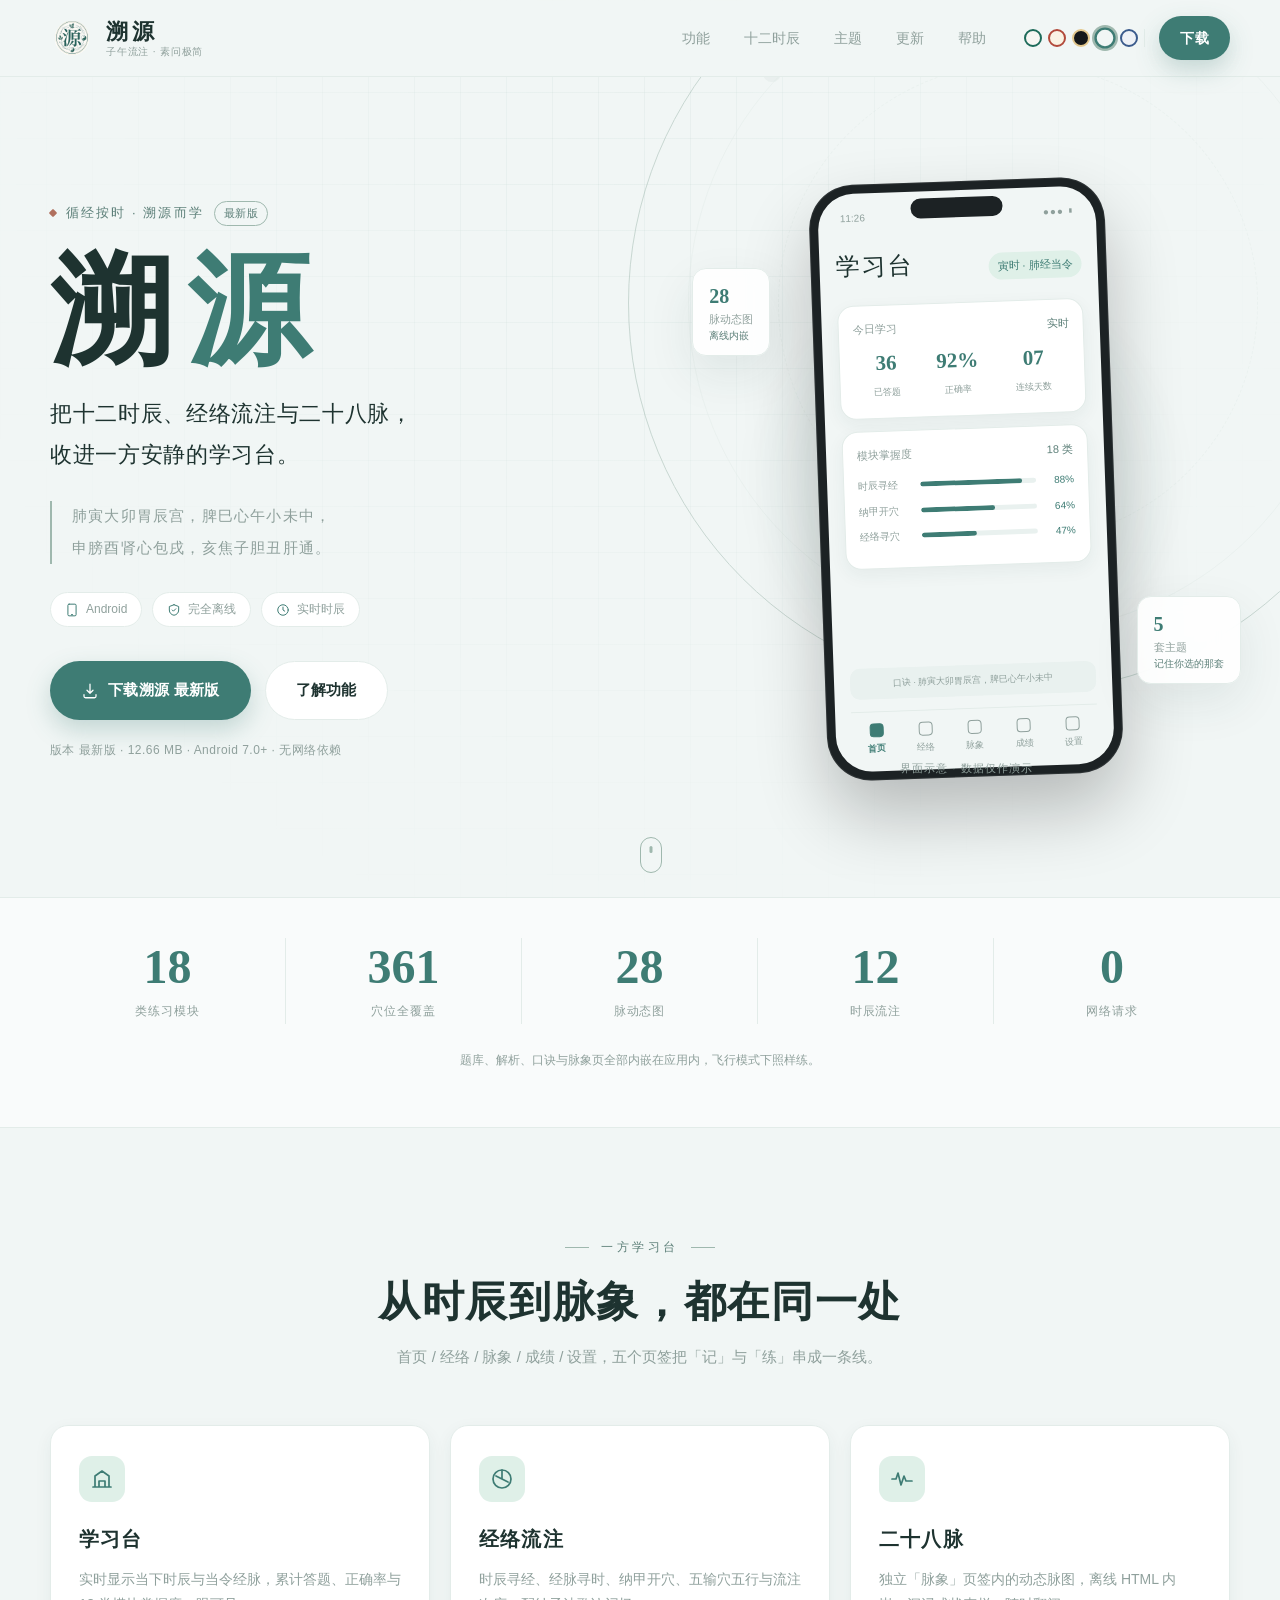
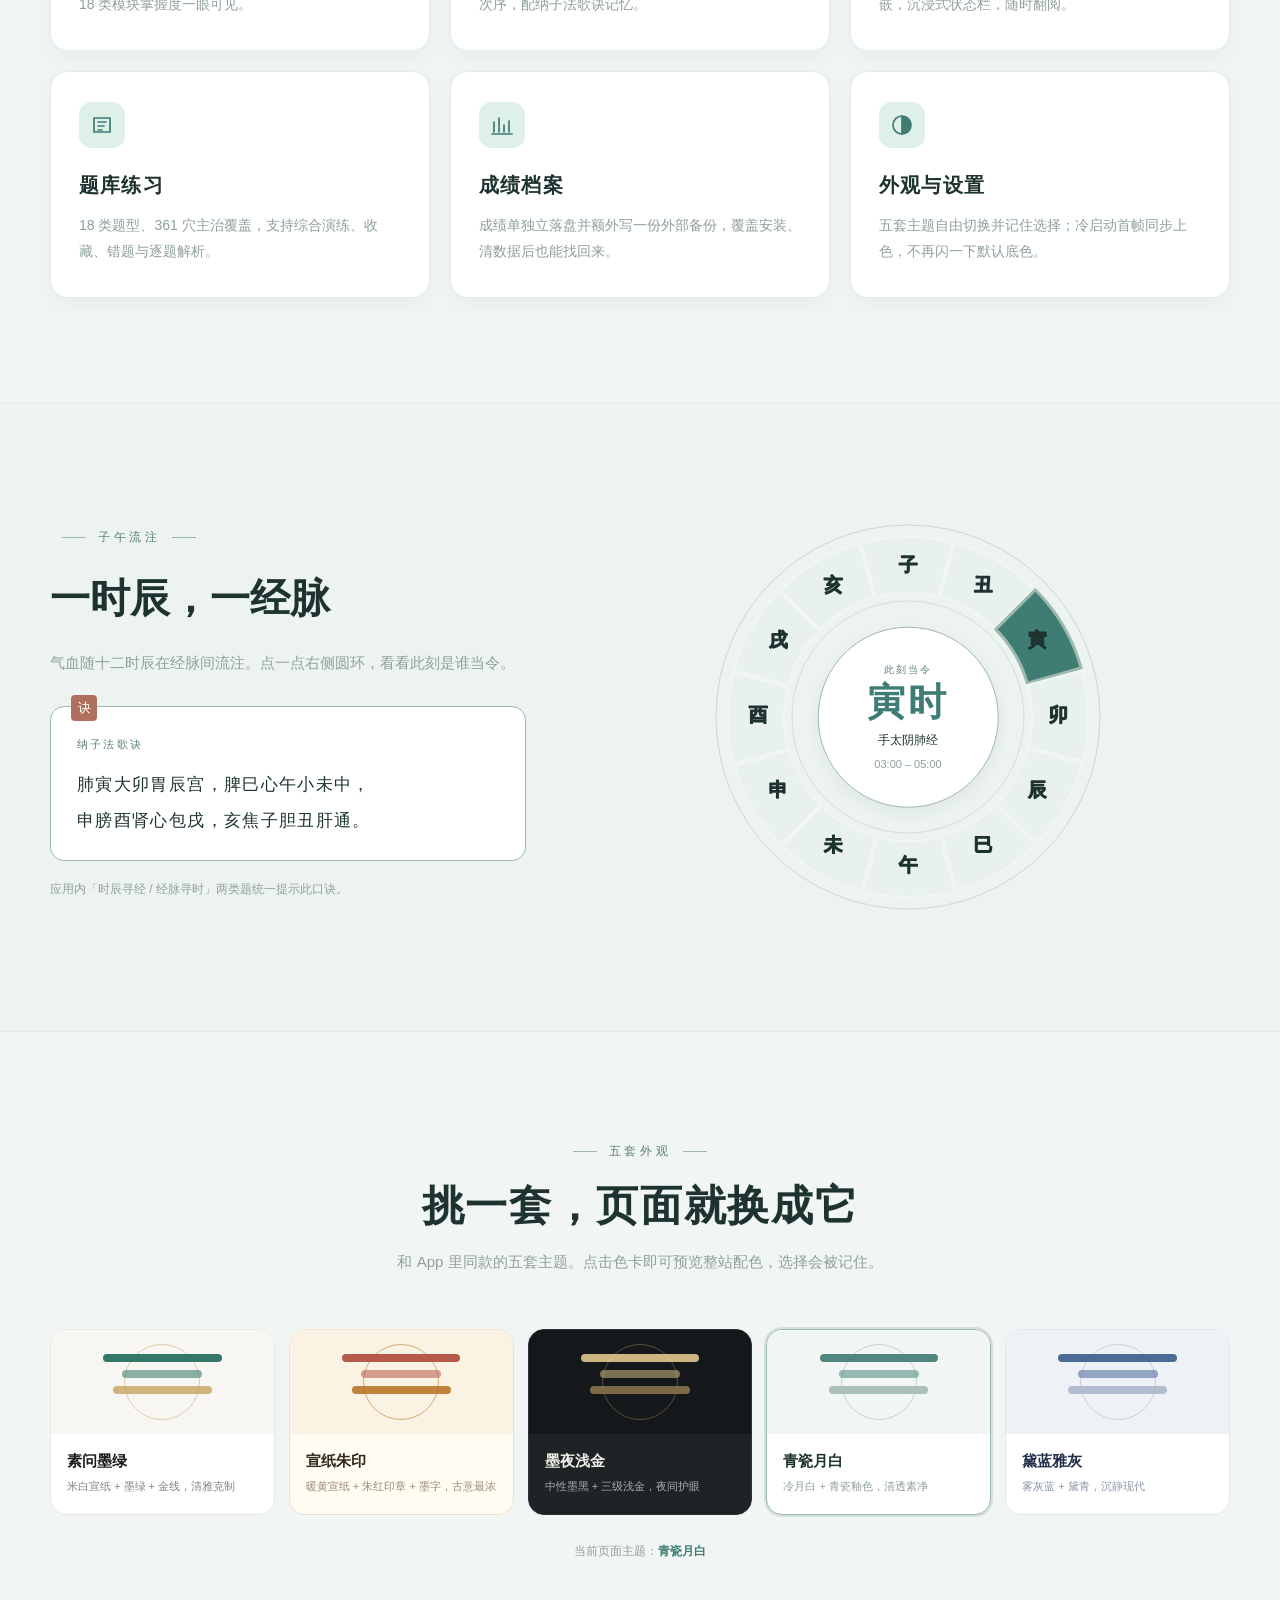
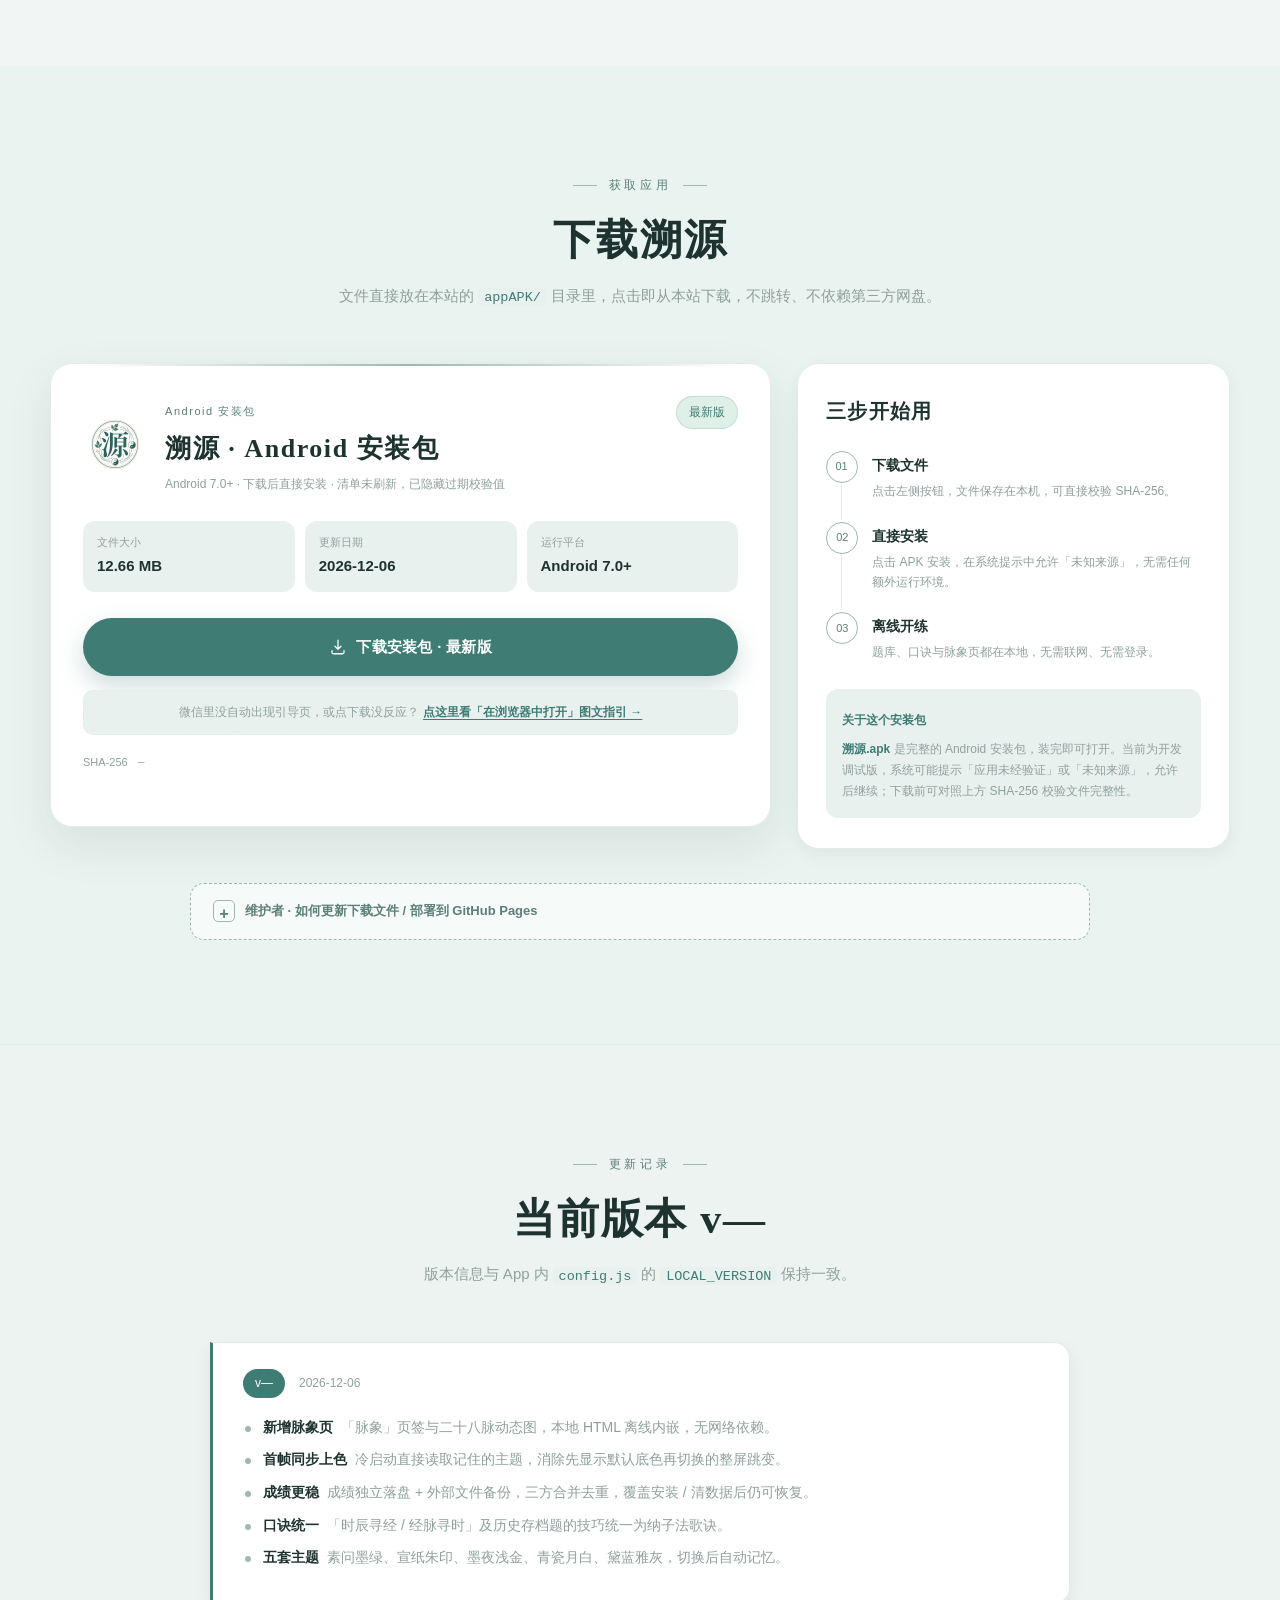
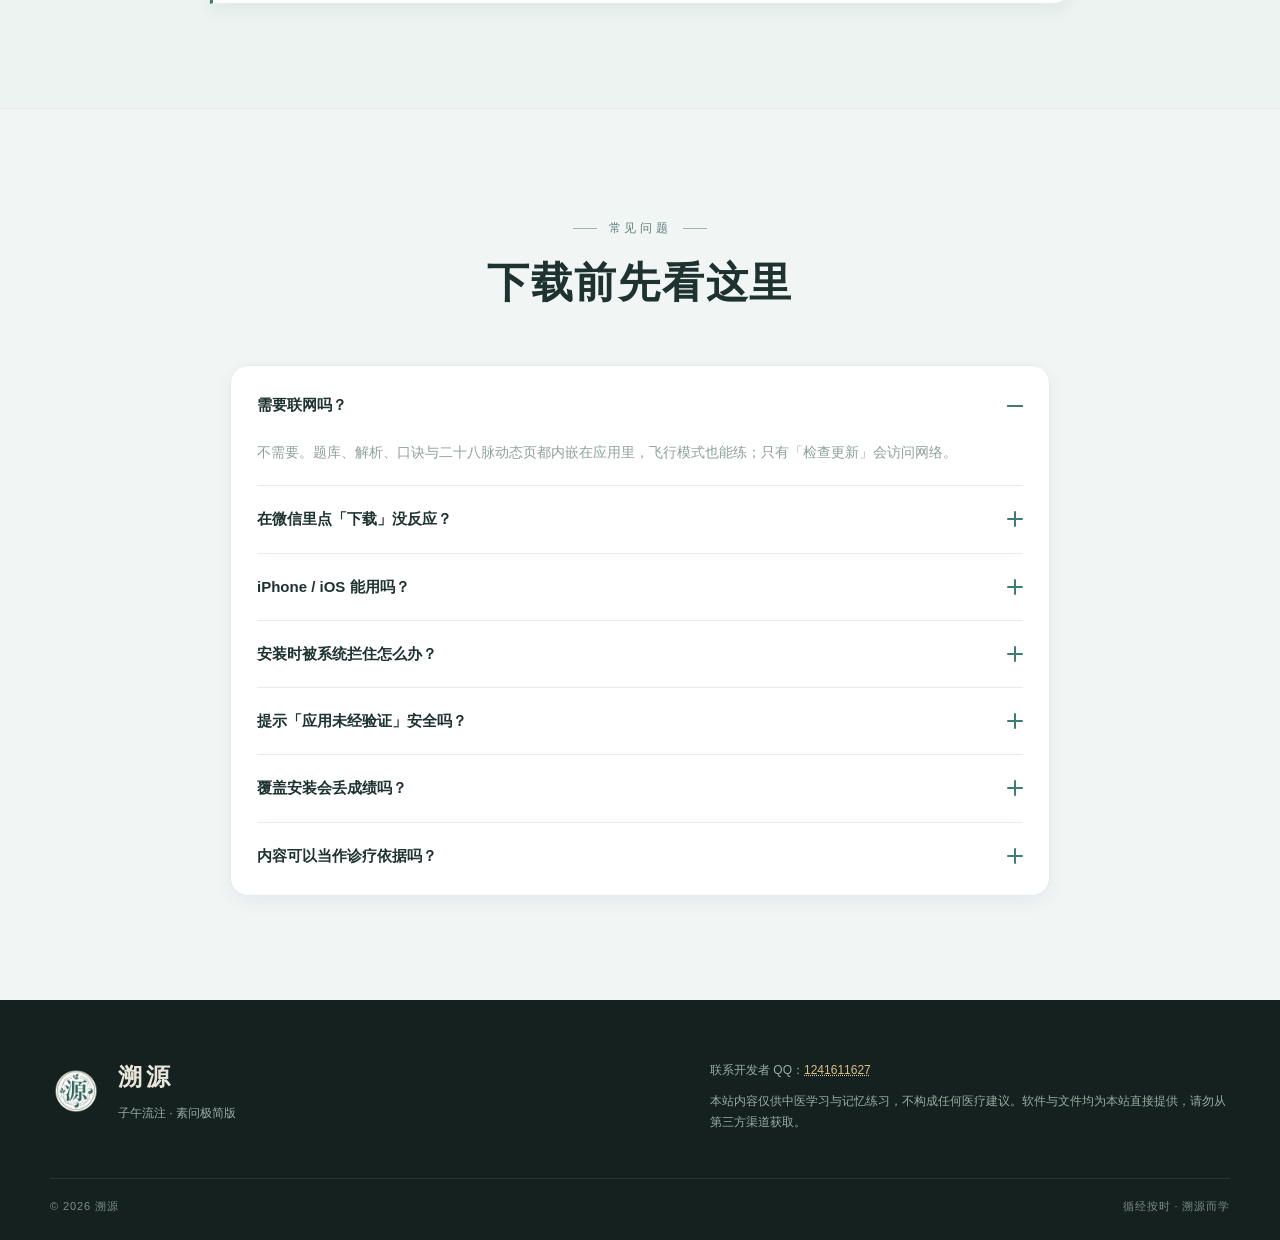
==== commit 7314a785: "Add files via upload" ====
--- a/index.html
+++ b/index.html
@@ -357,13 +357,13 @@
         <summary>维护者 · 如何更新下载文件 / 部署到 GitHub Pages</summary>
         <div class="maintainer-body">
           <ol>
-            <li>把新版 APK 放进 <code>appAPK/</code>。<b>不需要改下载链接，也不需要手填大小 / 版本 / 日期</b>：这些全部自动计算。</li>
+            <li>把新版 APK 放进 <code>appAPK/</code>。<b>不需要改下载链接，也不需要手填大小 / 日期</b>：这些全部自动计算。<b>改版本号只需动 <code>releases.json</code> 顶层 <code>"version"</code> 这一行</b>：页面所有版本显示、更新日志、下载文件名 <code>溯源-v版本号.apk</code>、引导页背景里的版本号都会自动跟着变；清单各条目与 <code>build.js</code> 不再重复存版本号。若 APK 直接命名成 <code>溯源-v1.0.3.apk</code>，版本号从文件名自动识别，连这一行都不用改。</li>
             <li>命名二选一：① <b>直接覆盖 <code>溯源.apk</code></b>（零 Node、最省事，页面永远指向它）；② 命名成 <code>溯源-v1.0.3.apk</code>（版本号自动识别，但需要构建清单才能被静态页面发现）。目录里有多个 APK 时，<code>build.js</code> 按「版本号 → 文件修改时间」自动挑最新版设为主下载。</li>
             <li><b>GitHub Pages 上不能运行、也不需要 Node.js。</b>它是纯静态托管，服务器只返回 HTML / CSS / JS / APK，不执行任何后端脚本。直接 <code>git add . &amp;&amp; git commit -m "release" &amp;&amp; git push</code> 就能上线，本地不用装 Node、不用跑构建命令。</li>
             <li><code>node build.js</code> 只是<b>可选的「上传前工具」</b>（在你自己电脑或 GitHub Actions 里跑），产物是纯静态的 <code>releases.json</code> 与 <code>guide-preview.html</code>。它解决的是静态站点无法读取目录列表：想自动识别带版本号的新文件名、或显示 SHA-256，才需要它。已配置 <code>.github/workflows/refresh-releases.yml</code>，push 新包后由 GitHub 的免费构建机自动跑并把刷新后的静态文件提交回仓库 —— <b>那台构建机不是 Pages 服务器</b>，不想要它直接删掉这个工作流即可。</li>
             <li>GitHub 仓库 → Settings → Pages → Build and deployment 选 <b>Deploy from a branch</b>，分支 <b>main</b>、目录 <b>/ (root)</b>，保存后等一两分钟即可访问。</li>
           </ol>
-          <p><b>最省事的「零 Node 更新」</b>：每次把新版 APK 直接覆盖成 <code>appAPK/溯源.apk</code> 再 push。页面会在浏览器里对 APK 发一个 HEAD 请求，从响应头读 <code>Content-Length</code>（大小）与 <code>Last-Modified</code>（日期），下载链接、大小、日期全自动更新；<b>连 <code>releases.json</code> 删掉都能正常下载</b>。若探测到 APK 实际大小与清单对不上，页面会自动隐藏过期的 SHA-256 与旧版本号，不会给出错误校验值（本地跑一次 <code>node build.js</code> 即可恢复校验值）。<code>SITE.version</code> 只在文件名不含版本号时兜底。注意 <code>.gitignore</code> 不能排除 <code>appAPK/</code>；单文件超过 100 MB 时 GitHub 会拒绝提交，建议改放 GitHub Releases。</p>
+          <p><b>最省事的「零 Node 更新」</b>：每次把新版 APK 直接覆盖成 <code>appAPK/溯源.apk</code> 再 push。页面会在浏览器里对 APK 发一个 HEAD 请求，从响应头读 <code>Content-Length</code>（大小）与 <code>Last-Modified</code>（日期），下载链接、大小、日期全自动更新；<b>连 <code>releases.json</code> 删掉都能正常下载</b>。若探测到 APK 实际大小与清单对不上，页面会自动隐藏过期的 SHA-256 与旧版本号，不会给出错误校验值（本地跑一次 <code>node build.js</code> 即可恢复校验值）。<code>releases.json</code> 顶层的 <code>version</code> 是全局唯一版本号，文件名不含版本号时用它兜底。注意 <code>.gitignore</code> 不能排除 <code>appAPK/</code>；单文件超过 100 MB 时 GitHub 会拒绝提交，建议改放 GitHub Releases。</p>
           <p>微信引导已拆成独立页面 <code>wechat.html</code>（配套 <code>assets/wechat.css</code>、<code>assets/wechat.js</code>），一张带 ① ② 箭头指引的完整手机示意图一次呈现，改引导不用动本页。微信 / 企业微信打开 <code>index.html</code> 会首帧跳到 <code>wechat.html</code>；<b>引导页回跳只看 UA、完全不看 URL 参数</b>，所以从微信点「在浏览器中打开」到系统浏览器时，无论参数被丢掉还是改写，都会直接回到下载页，不会卡在引导页。微信判定统一放在 <code>assets/wx-detect.js</code>；除首帧外，DOM 就绪、点击下载按钮、pageshow 与页面重新可见时都会复检，避免部分手机 WebView 缓存旧代码或脚本被拦时不出现引导页。<code>?nowx=1</code>（「仍要继续浏览」）只在内存里生效并立刻从地址栏抹掉，不会被复制分享出去导致别人永远不跳。</p>
           <p>想随时查看引导图，打开独立静态预览页 <a href="guide-preview.html"><code>guide-preview.html</code></a>：不含任何跳转逻辑、不依赖 URL 参数，本地双击、预览面板、线上都能直接看到完整引导图。它由 <code>node build.js</code> 从 <code>wechat.html</code> 同步生成，改完引导重跑一次即可刷新这份预览快照（<b>不跑也不影响线上</b>：微信里看到的始终是 <code>wechat.html</code> 本体）。线上若微信没跳，可打开 <code>diag.html</code> 自查 UA 与版本。</p>
           <p>想显示右上角「仓库」按钮，直接改 <code>releases.json</code> 里的 <code>github</code> 字段即可（纯文本、不用 Node）；用构建脚本时则填 <code>build.js</code> 的 <code>SITE.github</code>。</p>
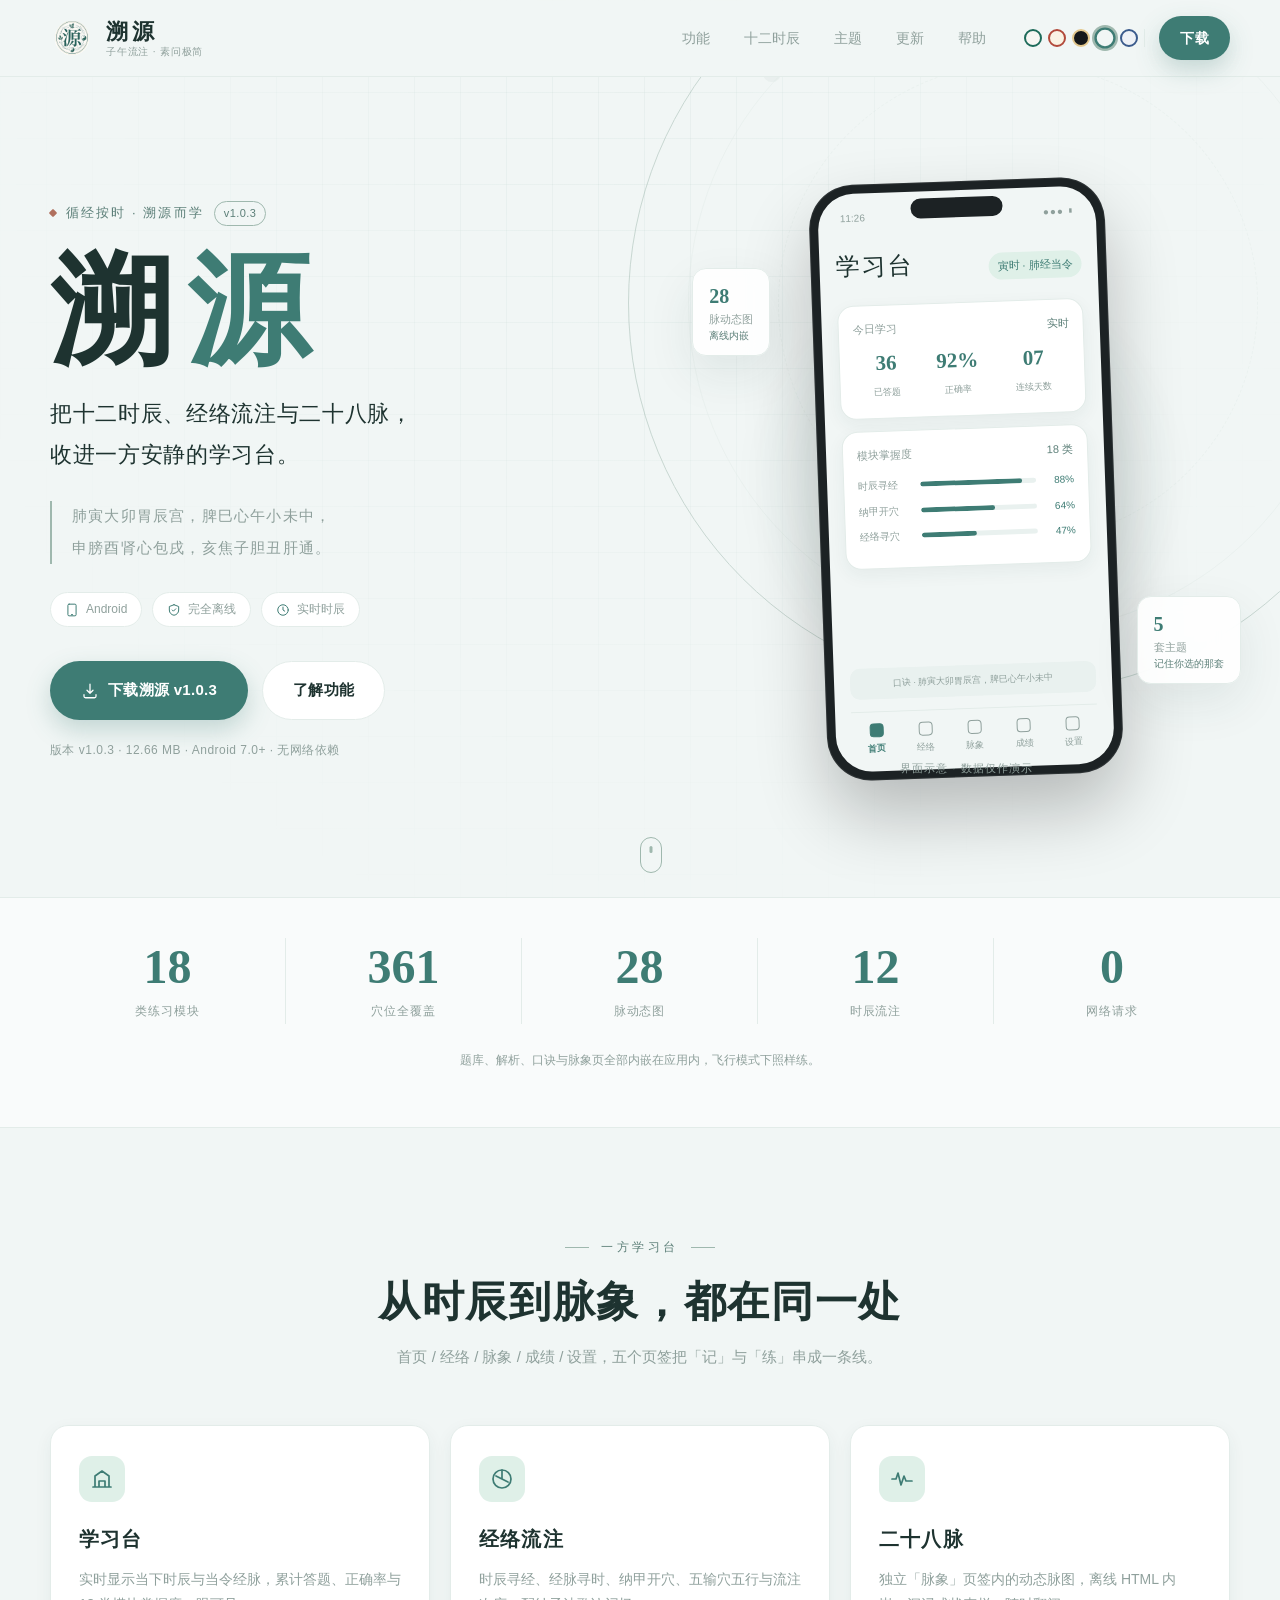
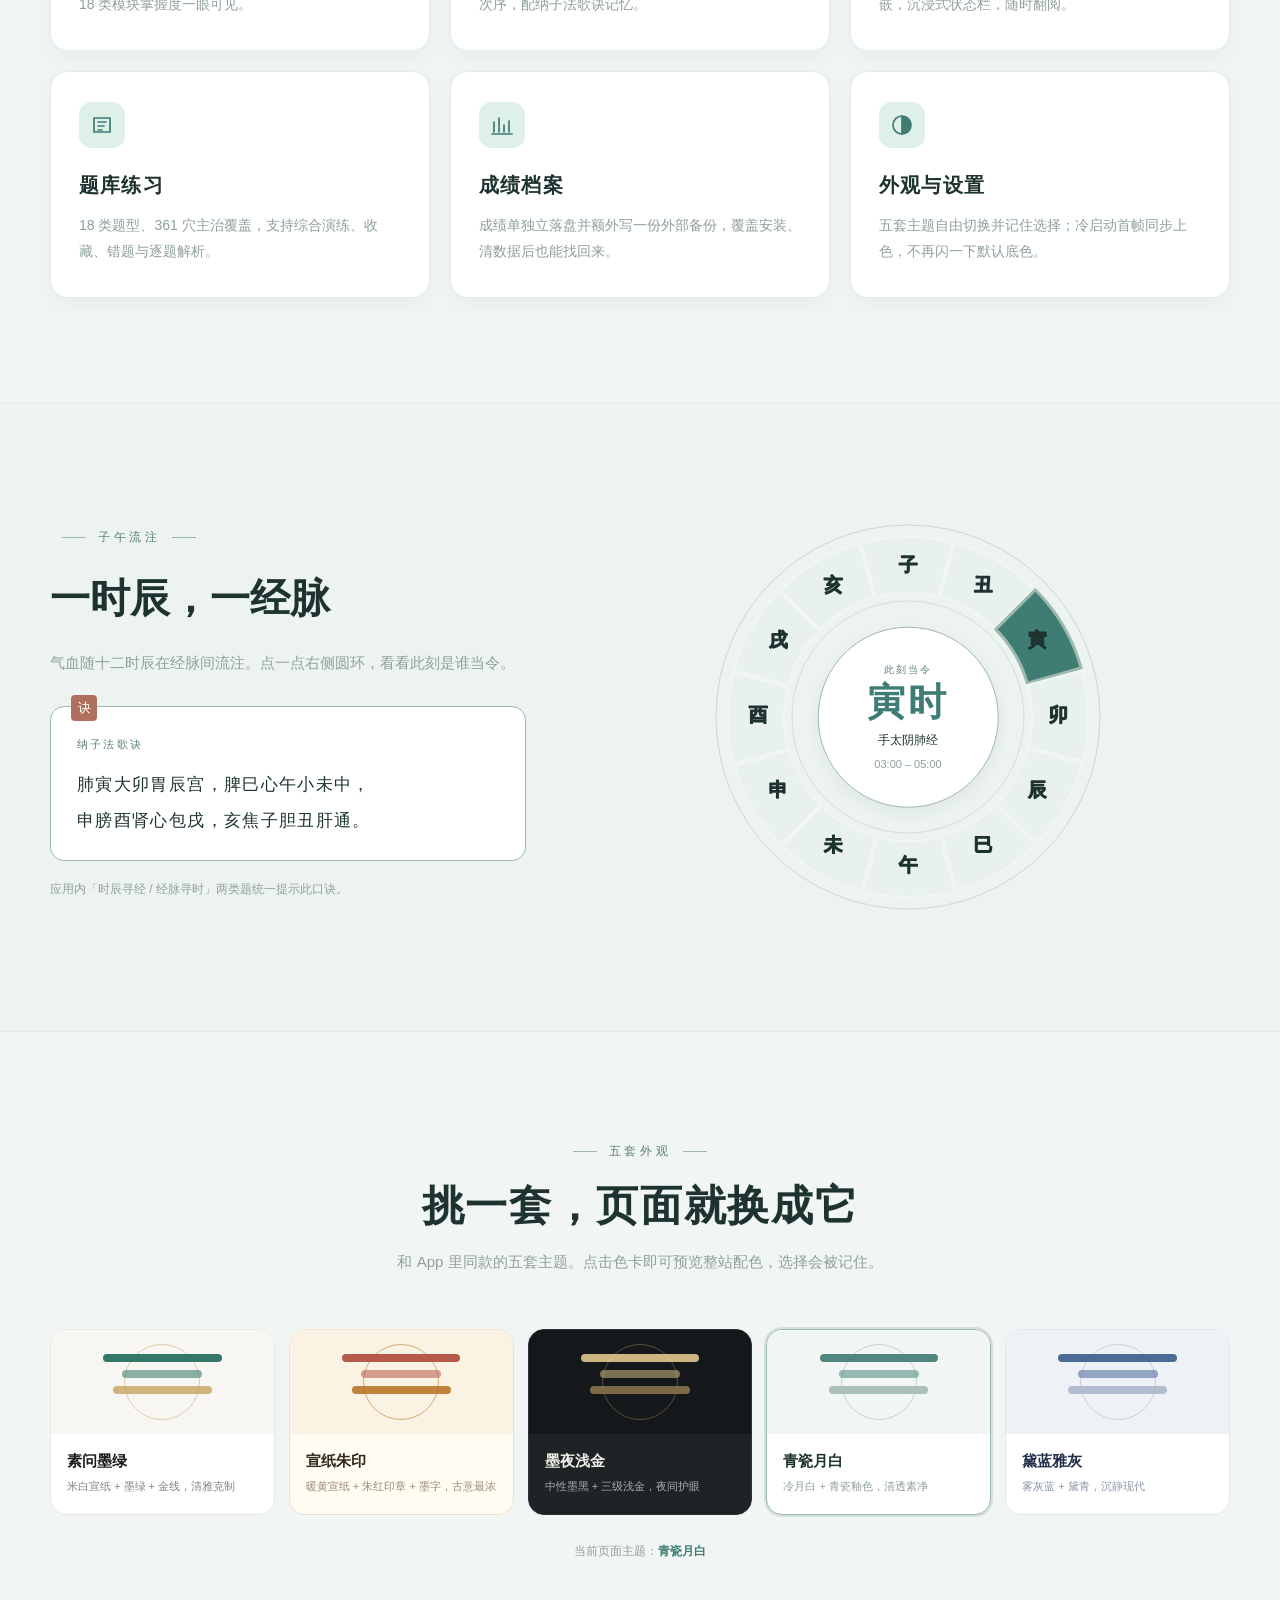
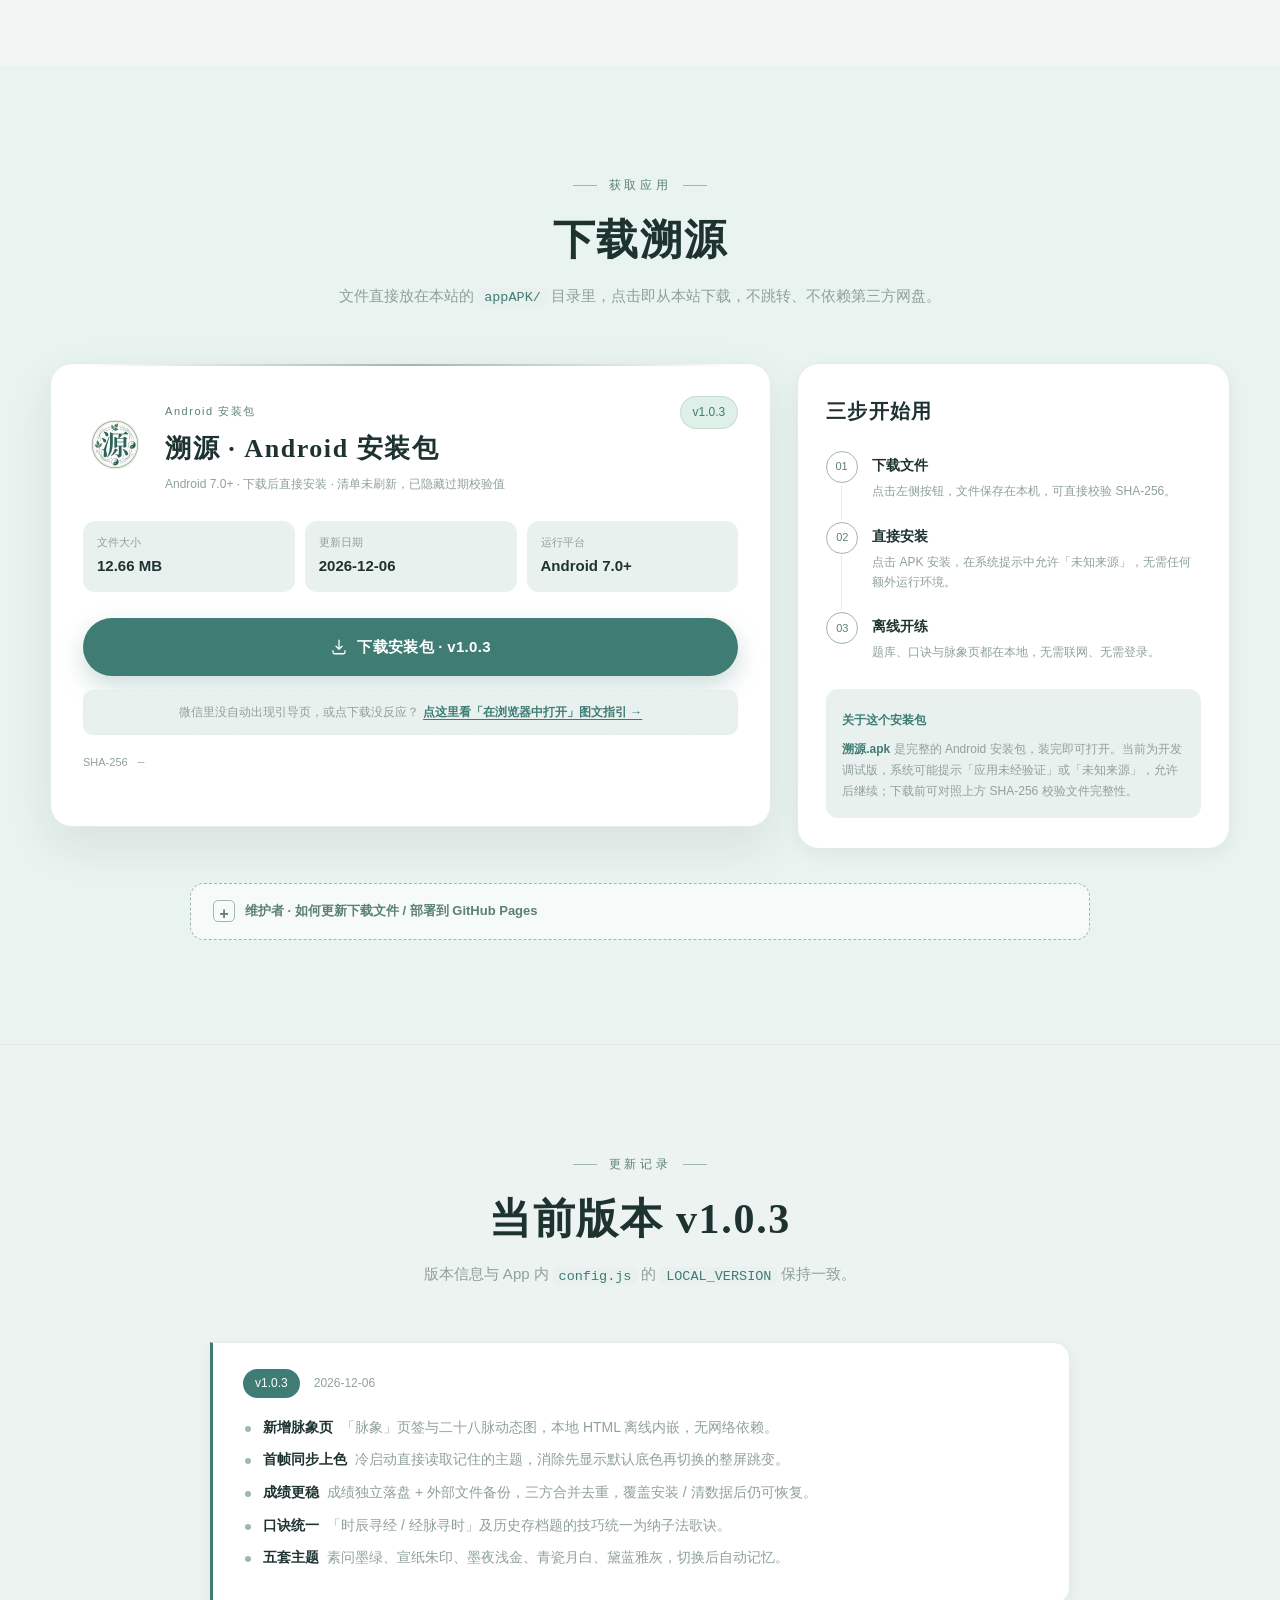
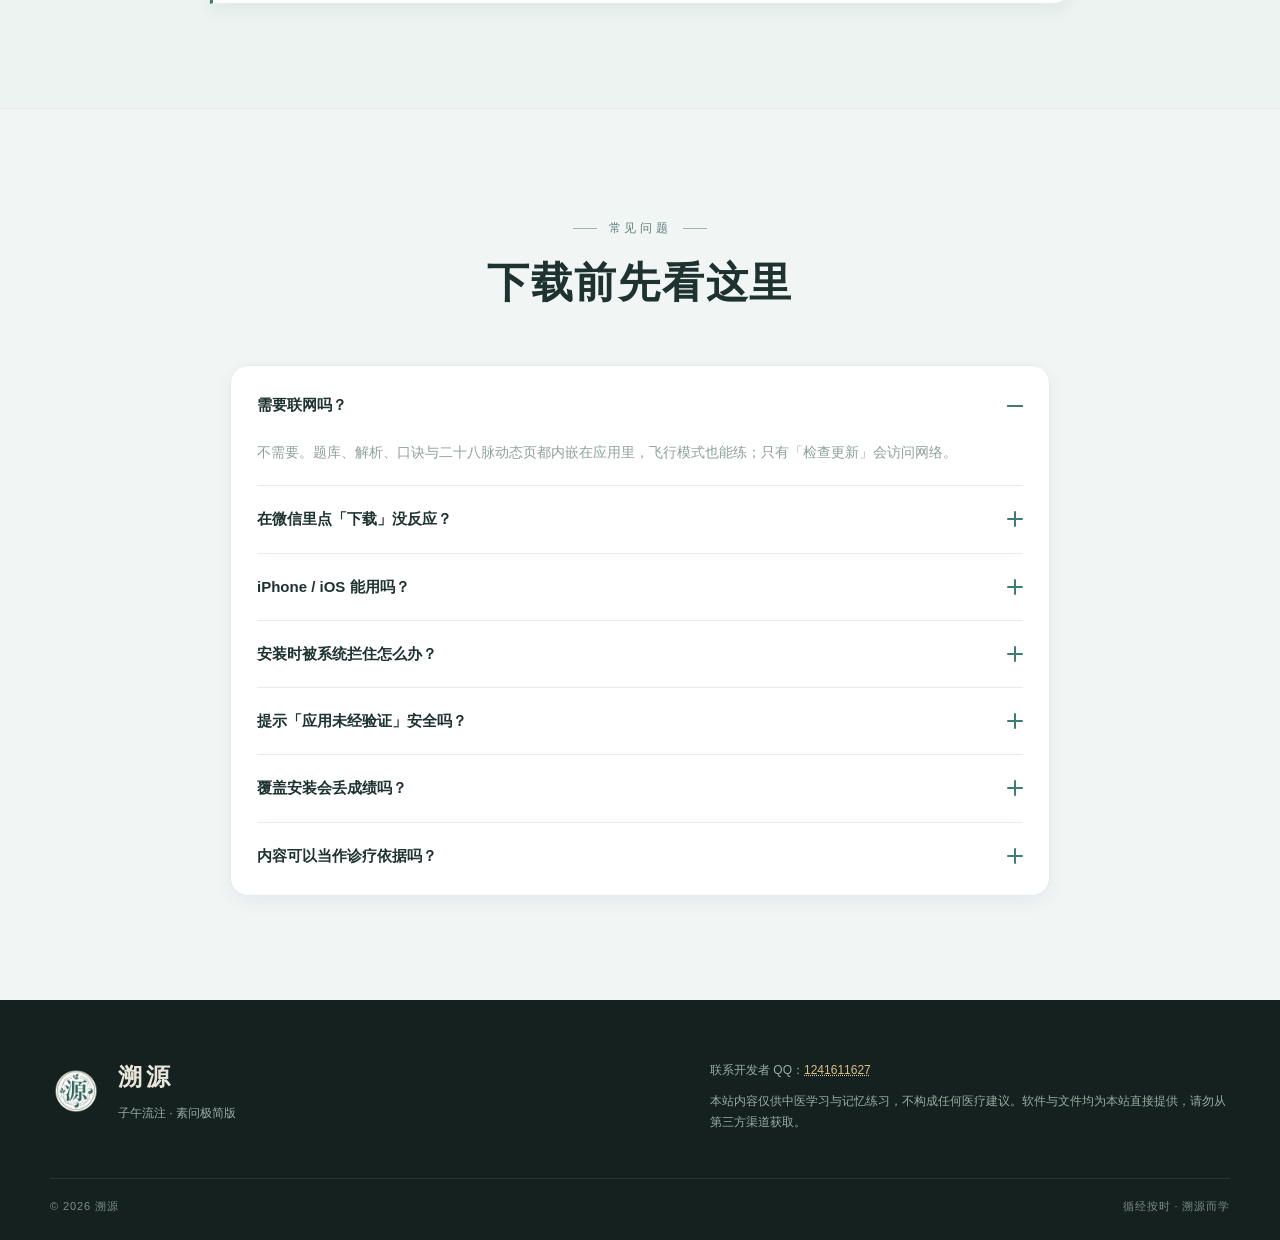
==== commit c73eca98: "Add files via upload" ====
--- a/index.html
+++ b/index.html
@@ -363,7 +363,7 @@
             <li><code>node build.js</code> 只是<b>可选的「上传前工具」</b>（在你自己电脑或 GitHub Actions 里跑），产物是纯静态的 <code>releases.json</code> 与 <code>guide-preview.html</code>。它解决的是静态站点无法读取目录列表：想自动识别带版本号的新文件名、或显示 SHA-256，才需要它。已配置 <code>.github/workflows/refresh-releases.yml</code>，push 新包后由 GitHub 的免费构建机自动跑并把刷新后的静态文件提交回仓库 —— <b>那台构建机不是 Pages 服务器</b>，不想要它直接删掉这个工作流即可。</li>
             <li>GitHub 仓库 → Settings → Pages → Build and deployment 选 <b>Deploy from a branch</b>，分支 <b>main</b>、目录 <b>/ (root)</b>，保存后等一两分钟即可访问。</li>
           </ol>
-          <p><b>最省事的「零 Node 更新」</b>：每次把新版 APK 直接覆盖成 <code>appAPK/溯源.apk</code> 再 push。页面会在浏览器里对 APK 发一个 HEAD 请求，从响应头读 <code>Content-Length</code>（大小）与 <code>Last-Modified</code>（日期），下载链接、大小、日期全自动更新；<b>连 <code>releases.json</code> 删掉都能正常下载</b>。若探测到 APK 实际大小与清单对不上，页面会自动隐藏过期的 SHA-256 与旧版本号，不会给出错误校验值（本地跑一次 <code>node build.js</code> 即可恢复校验值）。<code>releases.json</code> 顶层的 <code>version</code> 是全局唯一版本号，文件名不含版本号时用它兜底。注意 <code>.gitignore</code> 不能排除 <code>appAPK/</code>；单文件超过 100 MB 时 GitHub 会拒绝提交，建议改放 GitHub Releases。</p>
+          <p><b>最省事的「零 Node 更新」</b>：每次把新版 APK 直接覆盖成 <code>appAPK/溯源.apk</code> 再 push。页面会在浏览器里对 APK 发一个 HEAD 请求，从响应头读 <code>Content-Length</code>（大小）与 <code>Last-Modified</code>（日期），下载链接、大小、日期全自动更新；<b>连 <code>releases.json</code> 删掉都能正常下载</b>。若探测到 APK 实际大小与清单对不上，页面<b>只隐藏过期的 SHA-256</b>，<b>版本号与下载文件名始终保持不变</b>（本地跑一次 <code>node build.js</code> 即可恢复校验值）；清单到手后版本号与下载名会立即渲染，不等 HEAD 探测，弱网下也不会停在「读取中」。<code>releases.json</code> 顶层的 <code>version</code> 是全局唯一版本号，文件名不含版本号时用它兜底；若整个 <code>releases.json</code> 没上传，页面会显示「最新版」并仍可正常下载。注意 <code>.gitignore</code> 不能排除 <code>appAPK/</code>；单文件超过 100 MB 时 GitHub 会拒绝提交，建议改放 GitHub Releases。</p>
           <p>微信引导已拆成独立页面 <code>wechat.html</code>（配套 <code>assets/wechat.css</code>、<code>assets/wechat.js</code>），一张带 ① ② 箭头指引的完整手机示意图一次呈现，改引导不用动本页。微信 / 企业微信打开 <code>index.html</code> 会首帧跳到 <code>wechat.html</code>；<b>引导页回跳只看 UA、完全不看 URL 参数</b>，所以从微信点「在浏览器中打开」到系统浏览器时，无论参数被丢掉还是改写，都会直接回到下载页，不会卡在引导页。微信判定统一放在 <code>assets/wx-detect.js</code>；除首帧外，DOM 就绪、点击下载按钮、pageshow 与页面重新可见时都会复检，避免部分手机 WebView 缓存旧代码或脚本被拦时不出现引导页。<code>?nowx=1</code>（「仍要继续浏览」）只在内存里生效并立刻从地址栏抹掉，不会被复制分享出去导致别人永远不跳。</p>
           <p>想随时查看引导图，打开独立静态预览页 <a href="guide-preview.html"><code>guide-preview.html</code></a>：不含任何跳转逻辑、不依赖 URL 参数，本地双击、预览面板、线上都能直接看到完整引导图。它由 <code>node build.js</code> 从 <code>wechat.html</code> 同步生成，改完引导重跑一次即可刷新这份预览快照（<b>不跑也不影响线上</b>：微信里看到的始终是 <code>wechat.html</code> 本体）。线上若微信没跳，可打开 <code>diag.html</code> 自查 UA 与版本。</p>
           <p>想显示右上角「仓库」按钮，直接改 <code>releases.json</code> 里的 <code>github</code> 字段即可（纯文本、不用 Node）；用构建脚本时则填 <code>build.js</code> 的 <code>SITE.github</code>。</p>
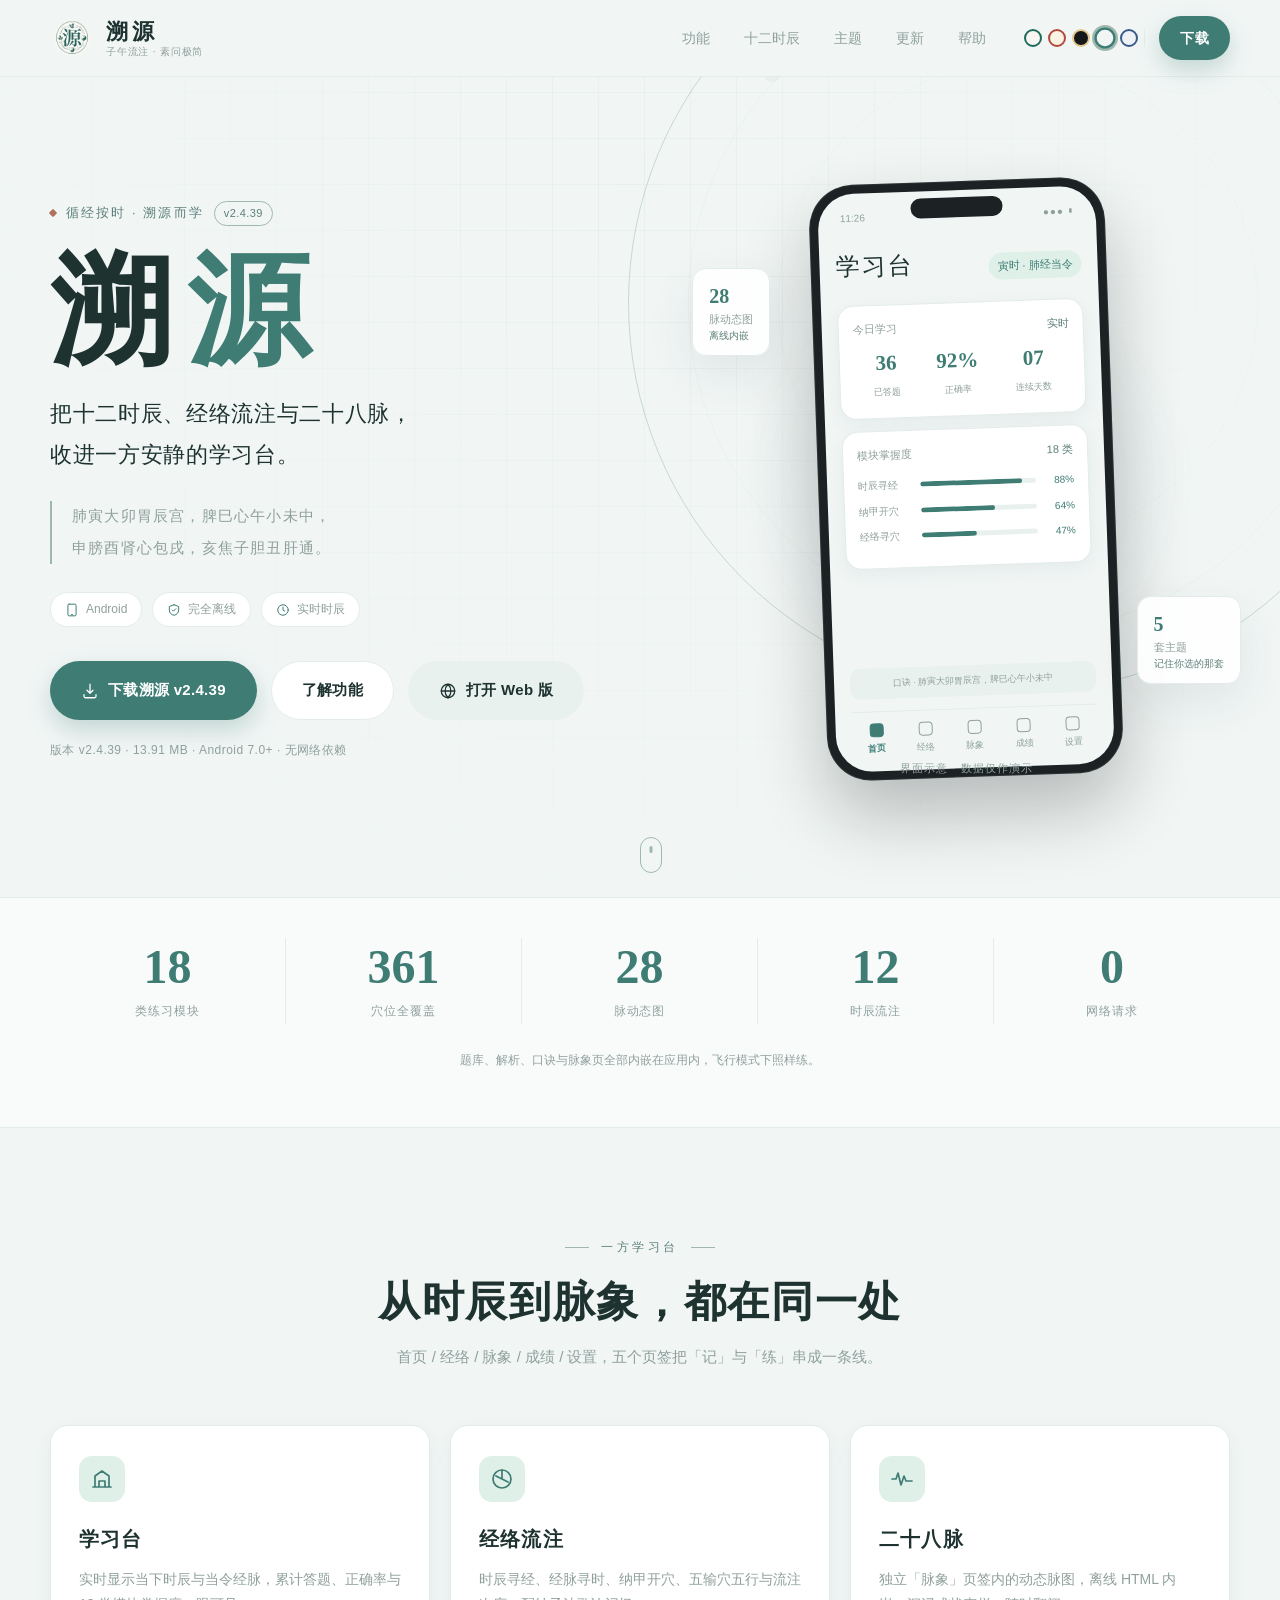
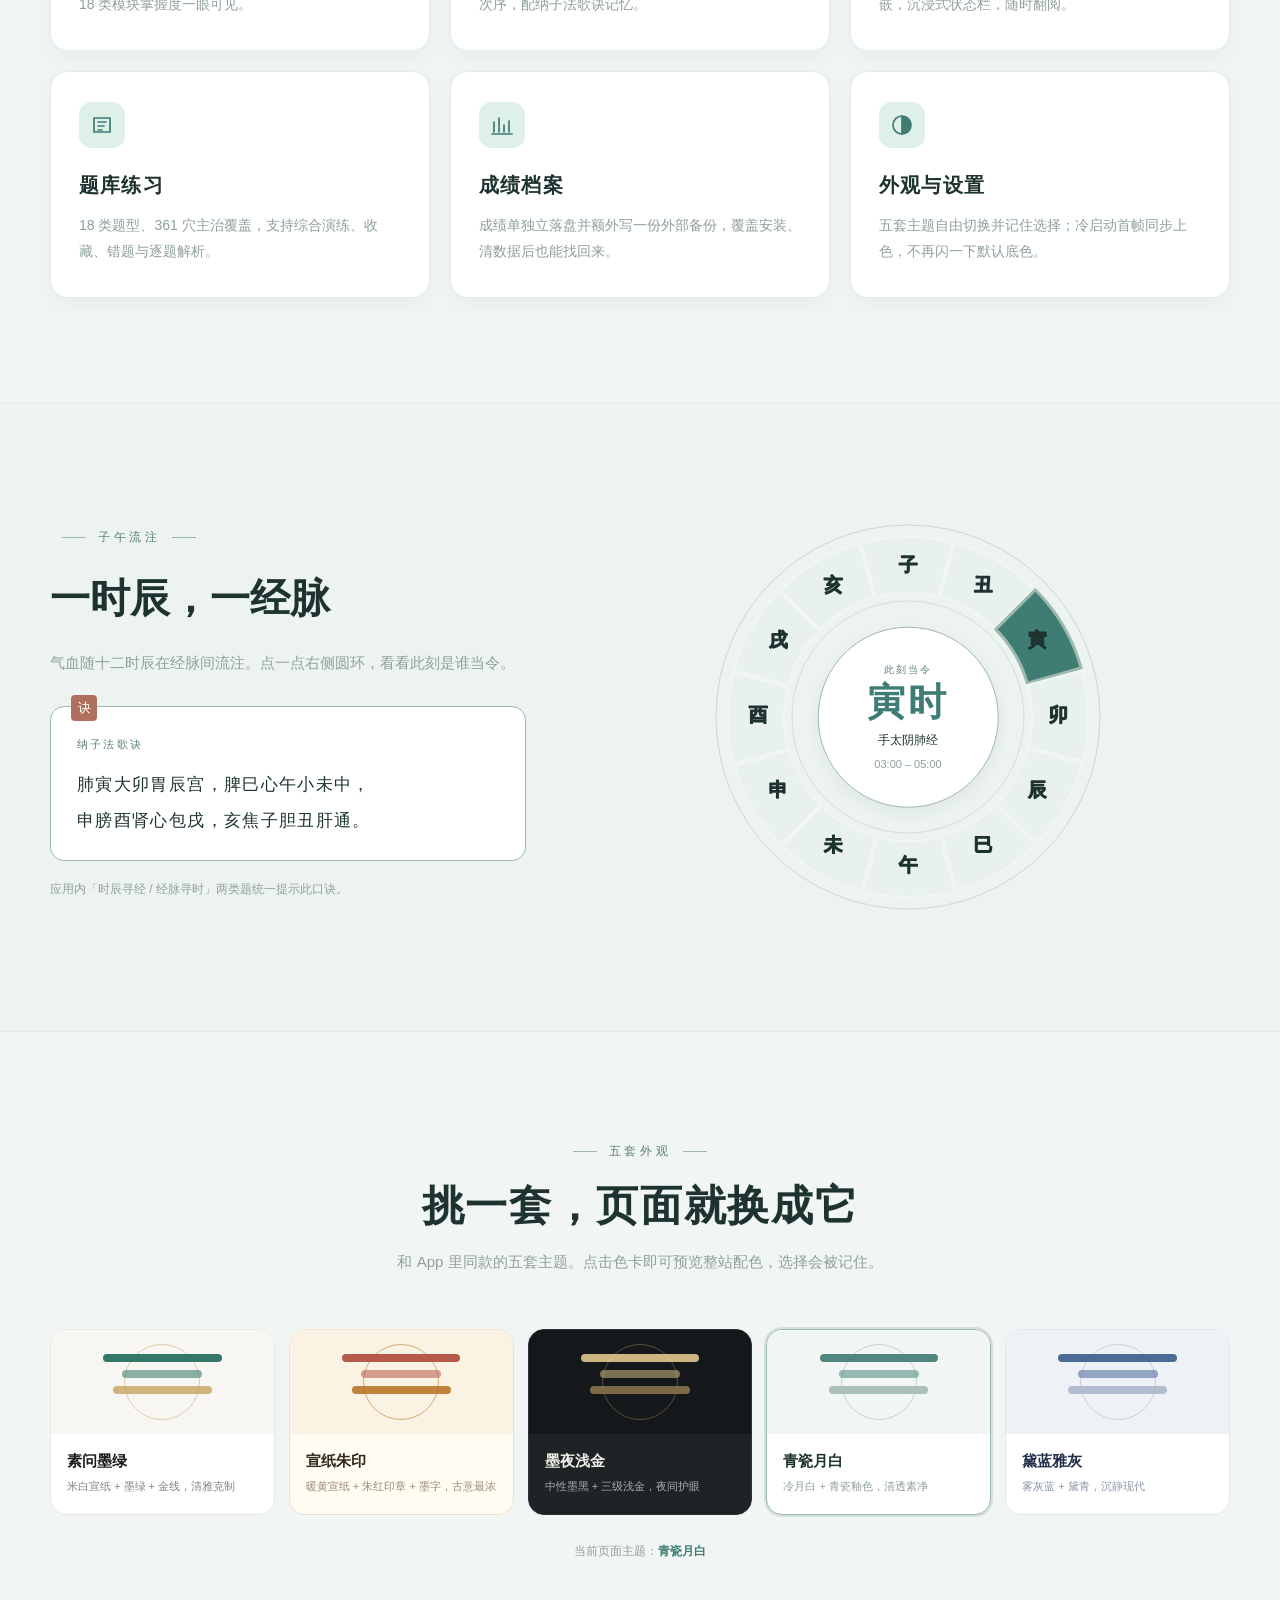
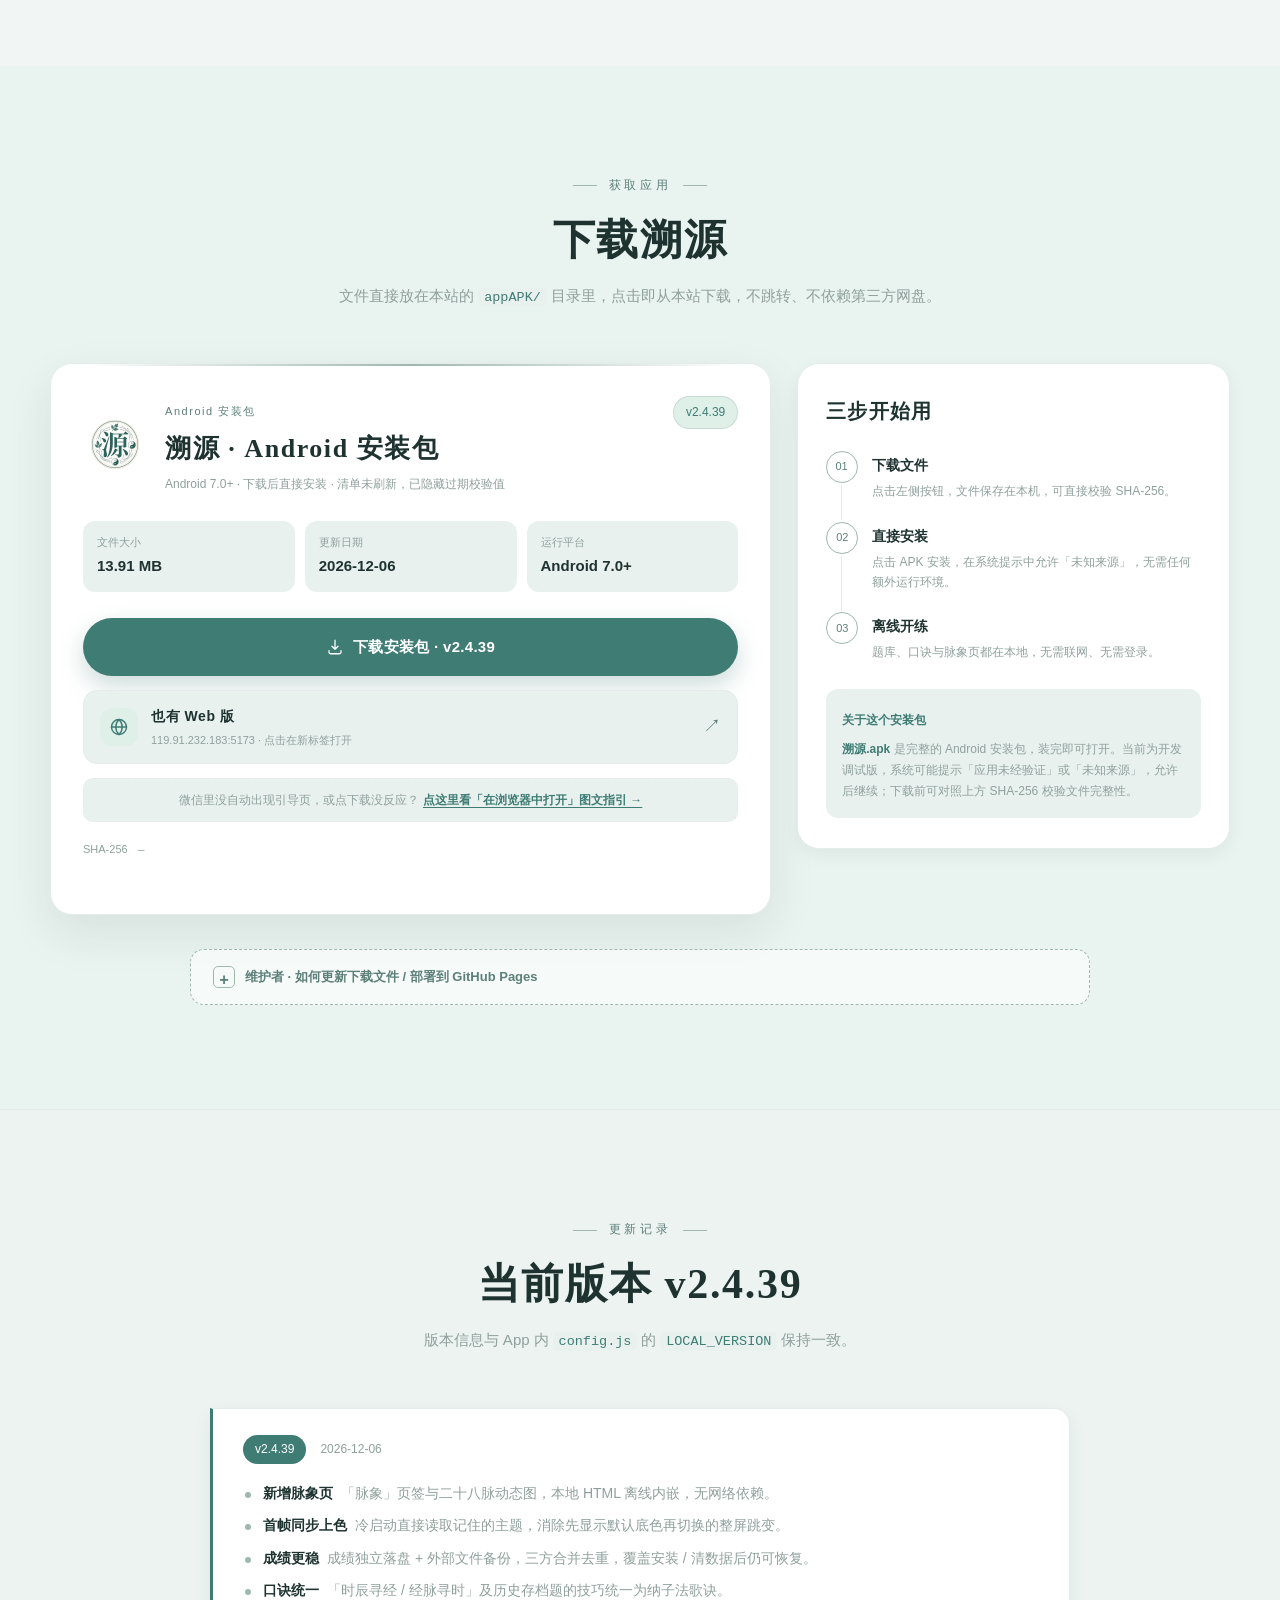
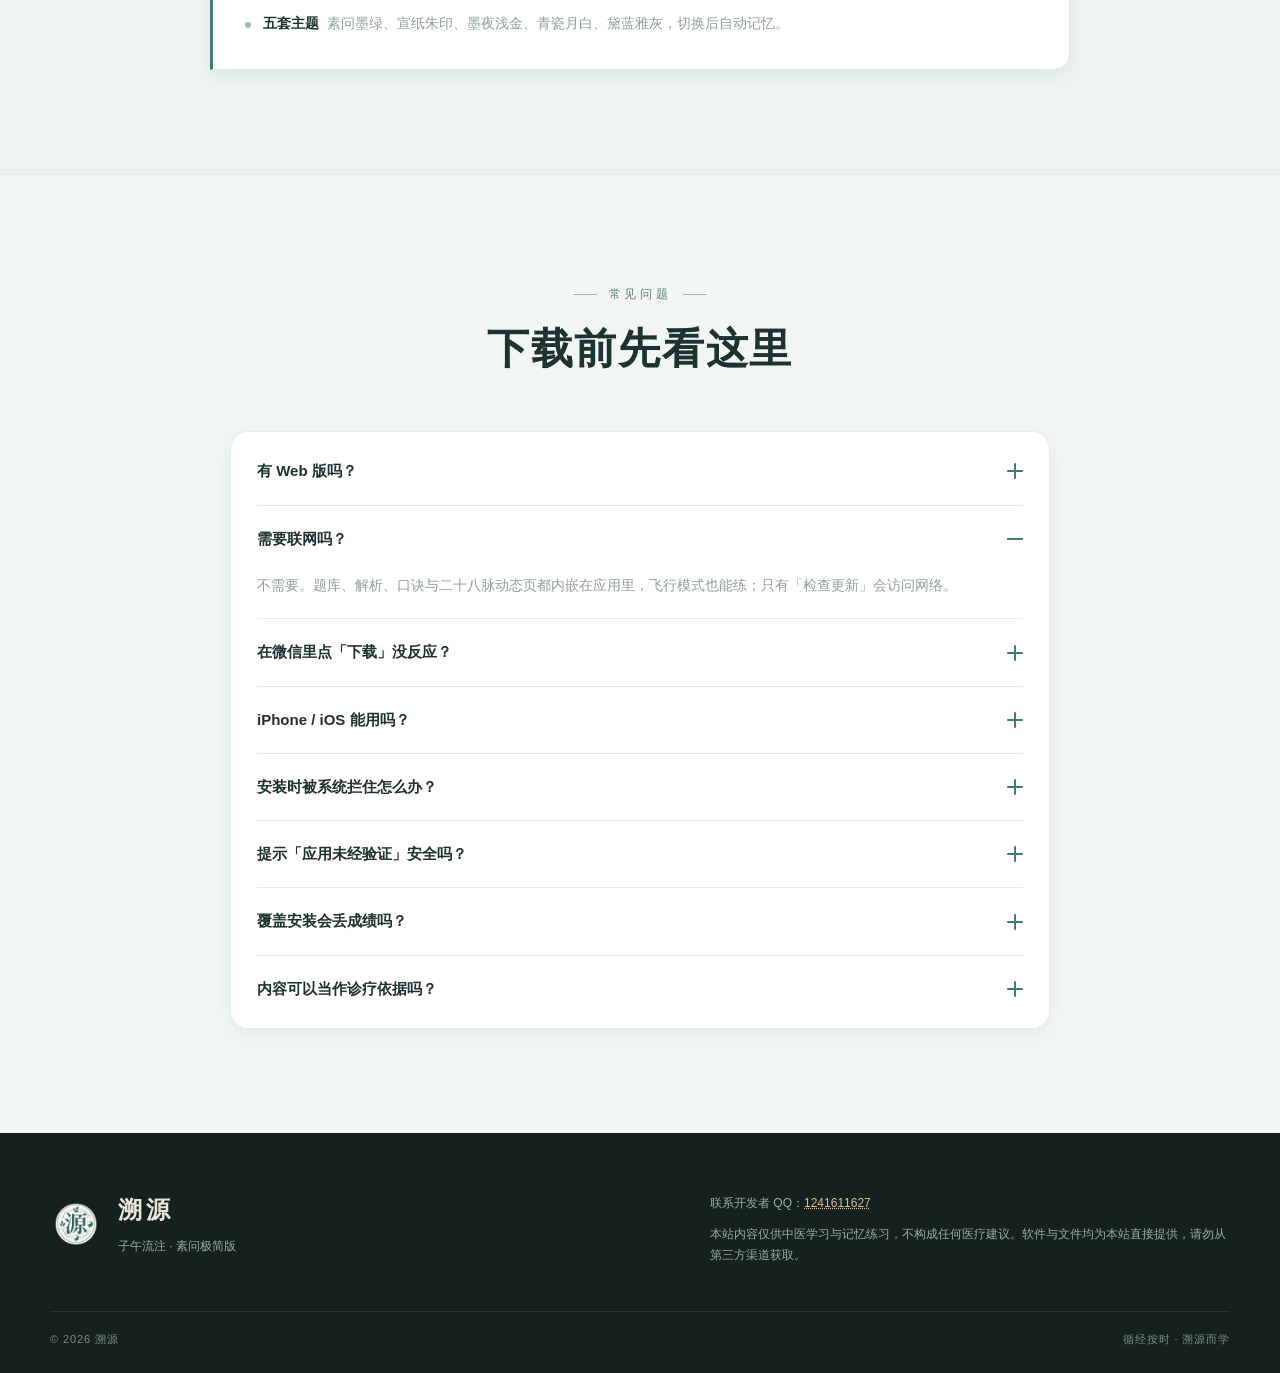
==== commit ee83fc12: "Add files via upload" ====
--- a/index.html
+++ b/index.html
@@ -69,7 +69,7 @@
   window.__suyuanGoWechat();
 })();
 </script>
-<link rel="stylesheet" href="assets/style.css">
+<link rel="stylesheet" href="assets/style.css?v=20261128r7">
 </head>
 <body>
 <script>try { if (window.__suyuanGoWechat) window.__suyuanGoWechat(); } catch (e) {}</script>
@@ -135,6 +135,10 @@
             <span id="heroBtnText">下载溯源</span>
           </a>
           <a class="btn btn-outline btn-lg" href="#features">了解功能</a>
+          <a class="btn btn-ghost btn-lg js-web-link" id="webBtnHero" href="#" target="_blank" rel="noopener noreferrer" title="打开 Web 版">
+            <svg viewBox="0 0 24 24" aria-hidden="true"><circle cx="12" cy="12" r="9"/><path d="M3 12h18M12 3c2.6 2.6 3.9 5.6 3.9 9s-1.3 6.4-3.9 9c-2.6-2.6-3.9-5.6-3.9-9S9.4 5.6 12 3Z"/></svg>
+            <span>打开 Web 版</span>
+          </a>
         </div>
         <p class="hero-meta" id="heroMeta">版本与大小自动读取 · Android 7.0+ · 无网络依赖</p>
       </div>
@@ -323,6 +327,12 @@
             <span id="dlMainText">读取安装包…</span>
           </a>
 
+          <a class="web-entry js-web-link" id="webBtnDl" href="#" target="_blank" rel="noopener noreferrer" title="打开 Web 版">
+            <span class="web-entry-icon"><svg viewBox="0 0 24 24" aria-hidden="true"><circle cx="12" cy="12" r="9"/><path d="M3 12h18M12 3c2.6 2.6 3.9 5.6 3.9 9s-1.3 6.4-3.9 9c-2.6-2.6-3.9-5.6-3.9-9S9.4 5.6 12 3Z"/></svg></span>
+            <span class="web-entry-copy"><b>也有 Web 版</b><small id="webStatus">免安装 · 浏览器直接使用</small></span>
+            <span class="web-entry-arrow" aria-hidden="true">↗</span>
+          </a>
+
           <p class="wx-entry">微信里没自动出现引导页，或点下载没反应？<a href="wechat.html">点这里看「在浏览器中打开」图文指引 →</a></p>
 
           <div class="sha-row" id="shaRow">
@@ -366,7 +376,7 @@
           <p><b>最省事的「零 Node 更新」</b>：每次把新版 APK 直接覆盖成 <code>appAPK/溯源.apk</code> 再 push。页面会在浏览器里对 APK 发一个 HEAD 请求，从响应头读 <code>Content-Length</code>（大小）与 <code>Last-Modified</code>（日期），下载链接、大小、日期全自动更新；<b>连 <code>releases.json</code> 删掉都能正常下载</b>。若探测到 APK 实际大小与清单对不上，页面<b>只隐藏过期的 SHA-256</b>，<b>版本号与下载文件名始终保持不变</b>（本地跑一次 <code>node build.js</code> 即可恢复校验值）；清单到手后版本号与下载名会立即渲染，不等 HEAD 探测，弱网下也不会停在「读取中」。<code>releases.json</code> 顶层的 <code>version</code> 是全局唯一版本号，文件名不含版本号时用它兜底；若整个 <code>releases.json</code> 没上传，页面会显示「最新版」并仍可正常下载。注意 <code>.gitignore</code> 不能排除 <code>appAPK/</code>；单文件超过 100 MB 时 GitHub 会拒绝提交，建议改放 GitHub Releases。</p>
           <p>微信引导已拆成独立页面 <code>wechat.html</code>（配套 <code>assets/wechat.css</code>、<code>assets/wechat.js</code>），一张带 ① ② 箭头指引的完整手机示意图一次呈现，改引导不用动本页。微信 / 企业微信打开 <code>index.html</code> 会首帧跳到 <code>wechat.html</code>；<b>引导页回跳只看 UA、完全不看 URL 参数</b>，所以从微信点「在浏览器中打开」到系统浏览器时，无论参数被丢掉还是改写，都会直接回到下载页，不会卡在引导页。微信判定统一放在 <code>assets/wx-detect.js</code>；除首帧外，DOM 就绪、点击下载按钮、pageshow 与页面重新可见时都会复检，避免部分手机 WebView 缓存旧代码或脚本被拦时不出现引导页。<code>?nowx=1</code>（「仍要继续浏览」）只在内存里生效并立刻从地址栏抹掉，不会被复制分享出去导致别人永远不跳。</p>
           <p>想随时查看引导图，打开独立静态预览页 <a href="guide-preview.html"><code>guide-preview.html</code></a>：不含任何跳转逻辑、不依赖 URL 参数，本地双击、预览面板、线上都能直接看到完整引导图。它由 <code>node build.js</code> 从 <code>wechat.html</code> 同步生成，改完引导重跑一次即可刷新这份预览快照（<b>不跑也不影响线上</b>：微信里看到的始终是 <code>wechat.html</code> 本体）。线上若微信没跳，可打开 <code>diag.html</code> 自查 UA 与版本。</p>
-          <p>想显示右上角「仓库」按钮，直接改 <code>releases.json</code> 里的 <code>github</code> 字段即可（纯文本、不用 Node）；用构建脚本时则填 <code>build.js</code> 的 <code>SITE.github</code>。</p>
+          <p><b>Web 版入口</b>：只改 <code>releases.json</code> 顶层的 <code>"webUrl"</code> 一个字段即可。填上完整网址（如 <code>https://xxx.github.io/suyuan-web/</code>），首屏和下载卡片里的「Web 版」按钮就会在新标签打开它；只写 <code>example.com</code> 也会自动补 <code>https://</code>。<b>留空 <code>""</code> 时按钮照常显示</b>，点击提示「Web 版未添加部署」，不会跳到空白页。这个字段与 <code>version</code> 一样是全局唯一配置，重跑 <code>node build.js</code> 或 GitHub Actions 都会原样保留，不需要改 HTML。想显示右上角「仓库」按钮，同理改 <code>github</code> 字段即可（纯文本、不用 Node）。</p>
         </div>
       </details>
     </div>
@@ -401,6 +411,7 @@
         <h2>下载前先看这里</h2>
       </div>
       <div class="faq-list reveal">
+        <details><summary>有 Web 版吗？<i></i></summary><p>有入口。点首屏或下载卡片里的「打开 Web 版 / 也有 Web 版」即可在新标签使用免安装版本；若 Web 版还没部署，点击会提示「Web 版未添加部署」，这时请下载下面的 Android 安装包。Web 版地址由站点维护者在 <code>releases.json</code> 的 <code>webUrl</code> 字段配置。</p></details>
         <details open><summary>需要联网吗？<i></i></summary><p>不需要。题库、解析、口诀与二十八脉动态页都内嵌在应用里，飞行模式也能练；只有「检查更新」会访问网络。</p></details>
         <details><summary>在微信里点「下载」没反应？<i></i></summary><p>微信内置浏览器会拦截 APK 下载，页面会自动跳到独立的「请在浏览器中打开」引导页（一张带 ① ② 指引的完整手机示意图看完）。点屏幕右上角「···」，在底部面板第一行找到「在浏览器中打开」，系统浏览器会自动回到下载页再下载（这一步不依赖链接参数，不会停在引导页）；找不到该选项就点第二行「复制链接」，粘贴到浏览器地址栏访问；万一仍停在引导页，点底部「已在浏览器中 · 打开下载页」。若微信里压根没跳转，点下载按钮下方的「看图文指引」手动进入；新版本在点「下载」那一刻还会再判一次并自动带去引导页。仍不行就打开 <code>diag.html</code>，点「复制诊断信息」把结果发回，可判断是微信缓存旧代码还是 UA 没识别。</p></details>
         <details><summary>iPhone / iOS 能用吗？<i></i></summary><p>目前只提供 Android 安装包（APK），iPhone / iPad 暂不支持。</p></details>
@@ -431,6 +442,6 @@
 
 <!-- 微信引导已拆分为独立页面：wechat.html -->
 
-<script src="assets/app.js?v=20261115r6"></script>
+<script src="assets/app.js?v=20261128r7"></script>
 </body>
 </html>
--- a/assets/style.css
+++ b/assets/style.css
@@ -479,3 +479,28 @@
   text-align: center; font-size: 12px; line-height: 1.7; color: var(--sub);
 }
 .wx-entry a { display: inline-block; margin-left: 4px; color: var(--accent); font-weight: 600; text-decoration: underline; text-underline-offset: 3px; }
+
+/* Web 版入口：地址只由 releases.json 的 webUrl 决定；
+   没配置时按钮照常显示，点击只弹提示，不跳转。 */
+.web-entry {
+  display: flex; align-items: center; gap: 13px; margin-top: 14px; padding: 13px 16px;
+  border: 1px solid var(--line); border-radius: 14px; background: var(--soft);
+  color: var(--ink); text-decoration: none;
+  transition: border-color .2s ease, transform .2s ease, background-color .2s ease;
+}
+.web-entry:hover { border-color: var(--gold); transform: translateY(-2px); background: var(--card); }
+.web-entry-icon {
+  display: inline-flex; align-items: center; justify-content: center; flex: none;
+  width: 38px; height: 38px; border-radius: 12px;
+  background: var(--soft-green); color: var(--accent);
+}
+.web-entry-icon svg { width: 20px; height: 20px; }
+.web-entry-copy { flex: 1; min-width: 0; display: flex; flex-direction: column; gap: 2px; }
+.web-entry-copy b { font-size: 14px; font-weight: 600; letter-spacing: .04em; }
+.web-entry-copy small { font-size: 11px; color: var(--sub); overflow-wrap: anywhere; }
+.web-entry-arrow { flex: none; font-size: 18px; color: var(--gold-ink); }
+.web-entry.missing .web-entry-arrow { color: var(--sub); }
+@media (max-width: 400px) {
+  .web-entry { padding: 11px 12px; gap: 10px; }
+  .web-entry-icon { width: 32px; height: 32px; }
+}
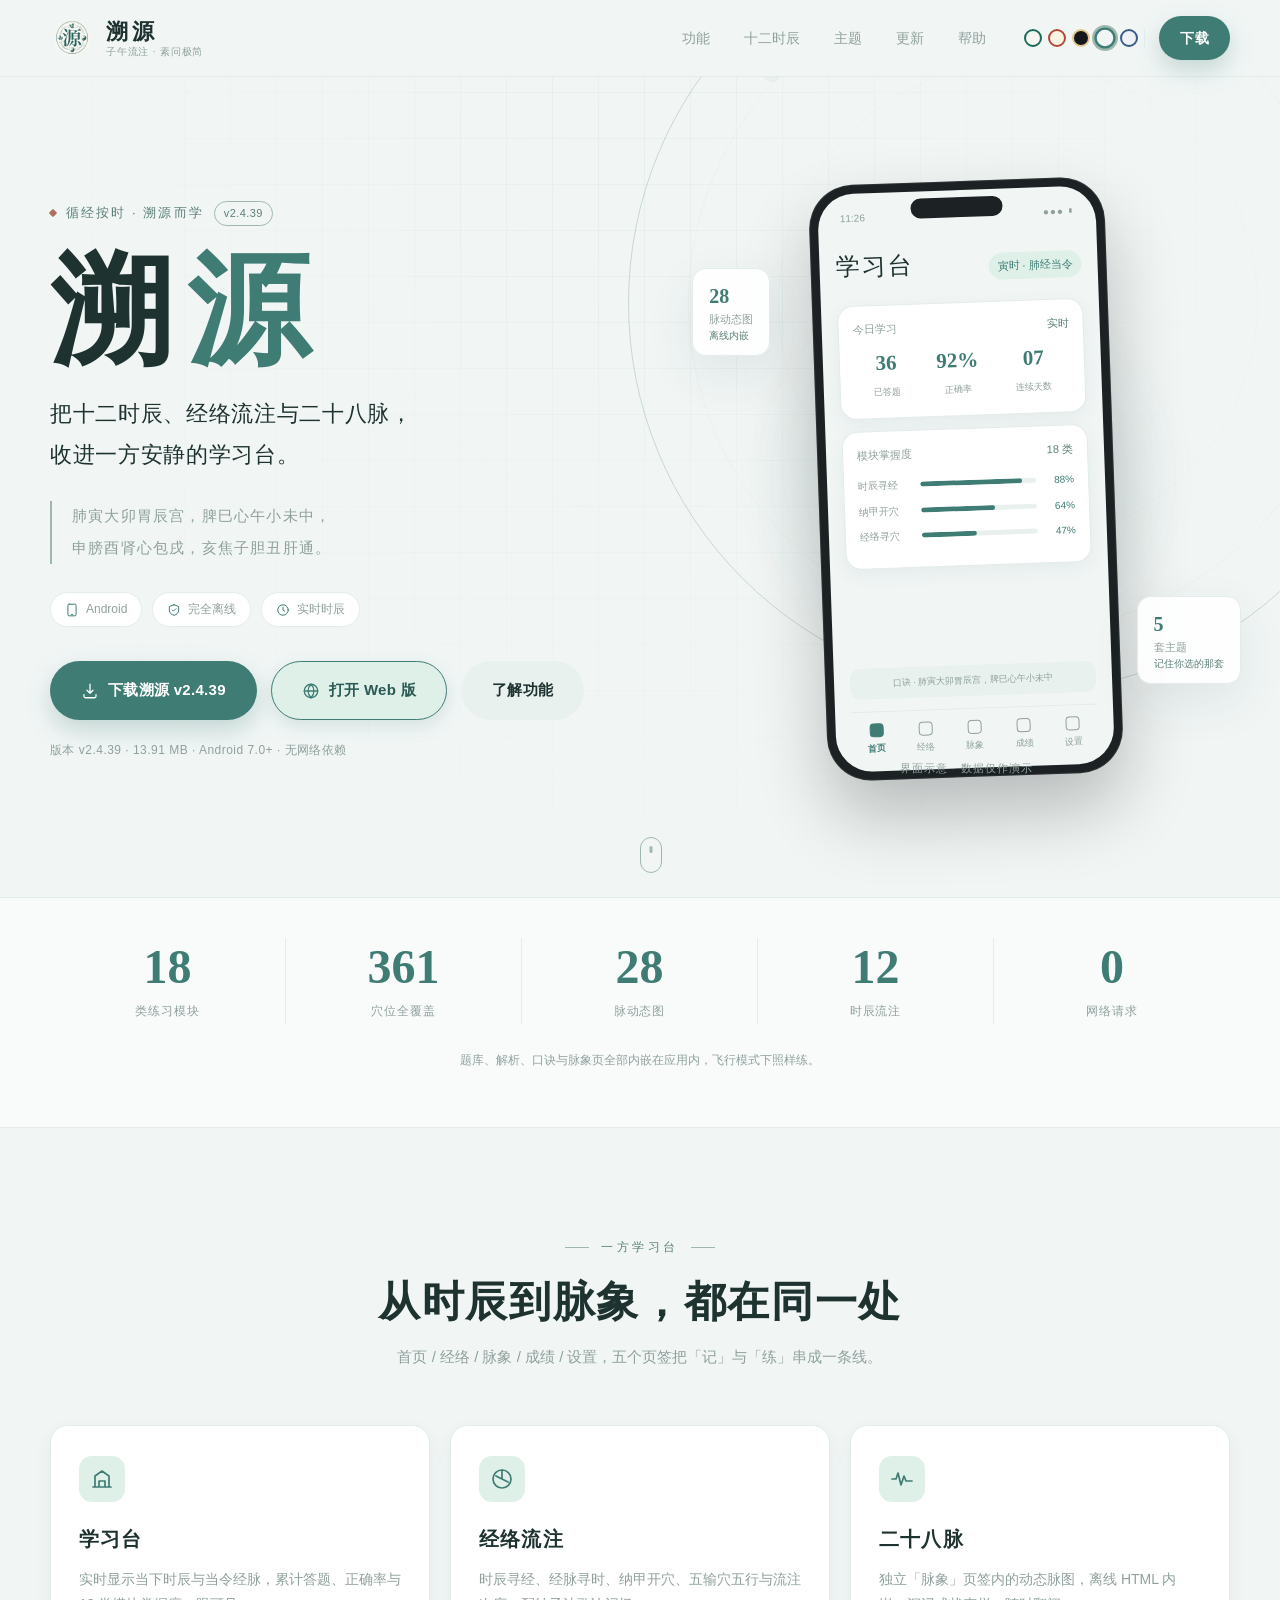
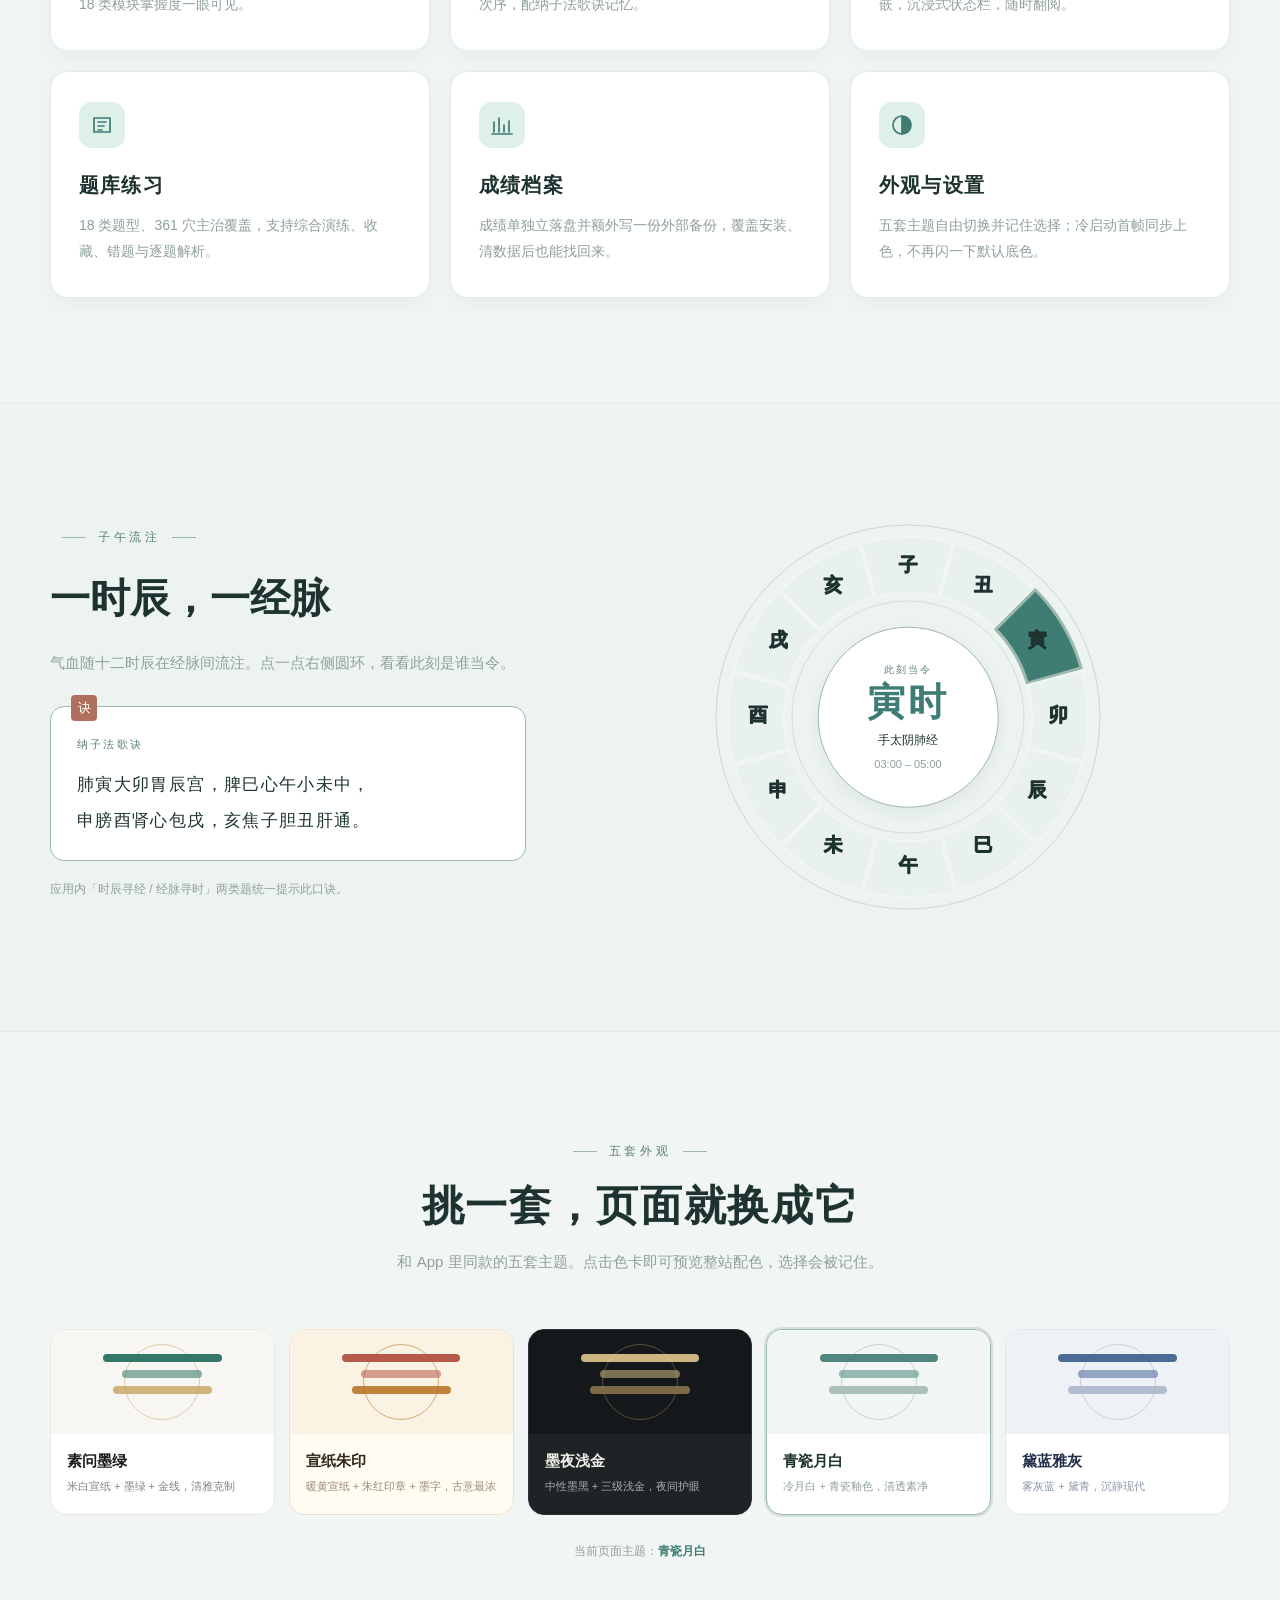
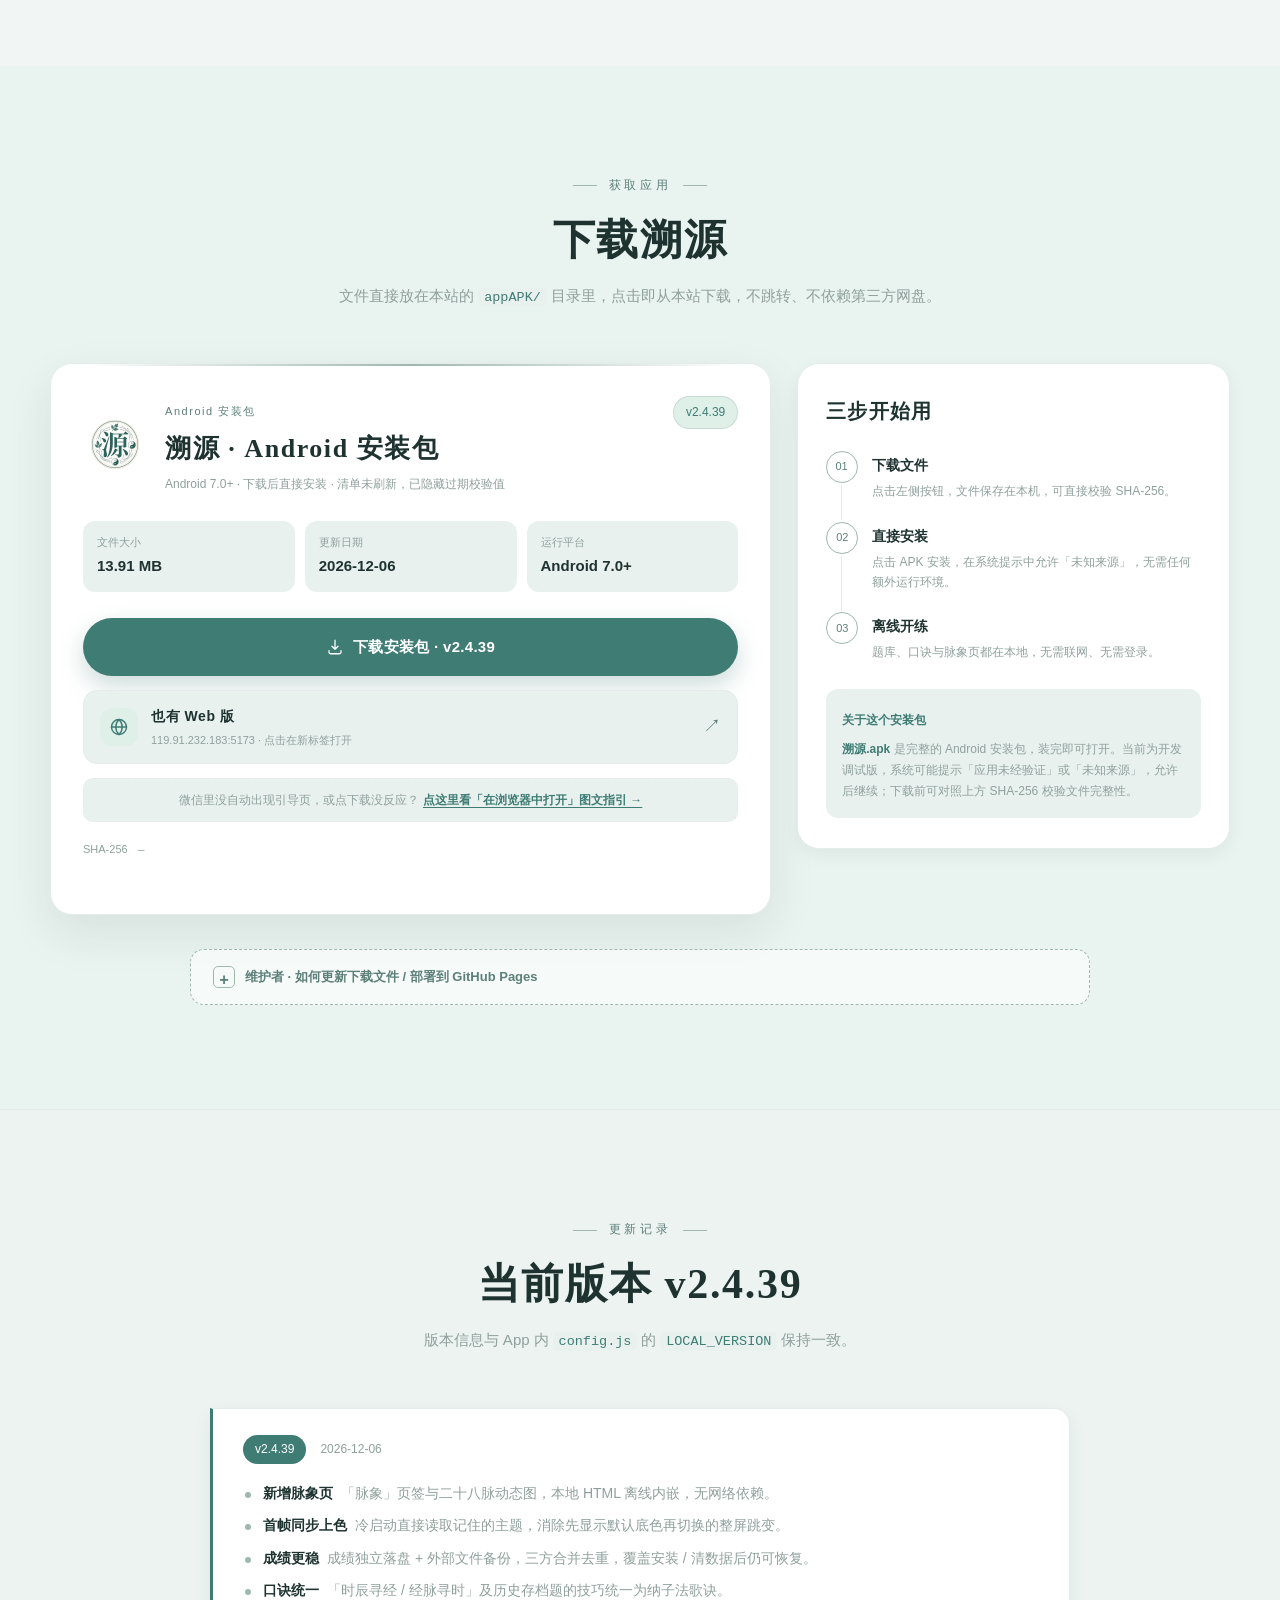
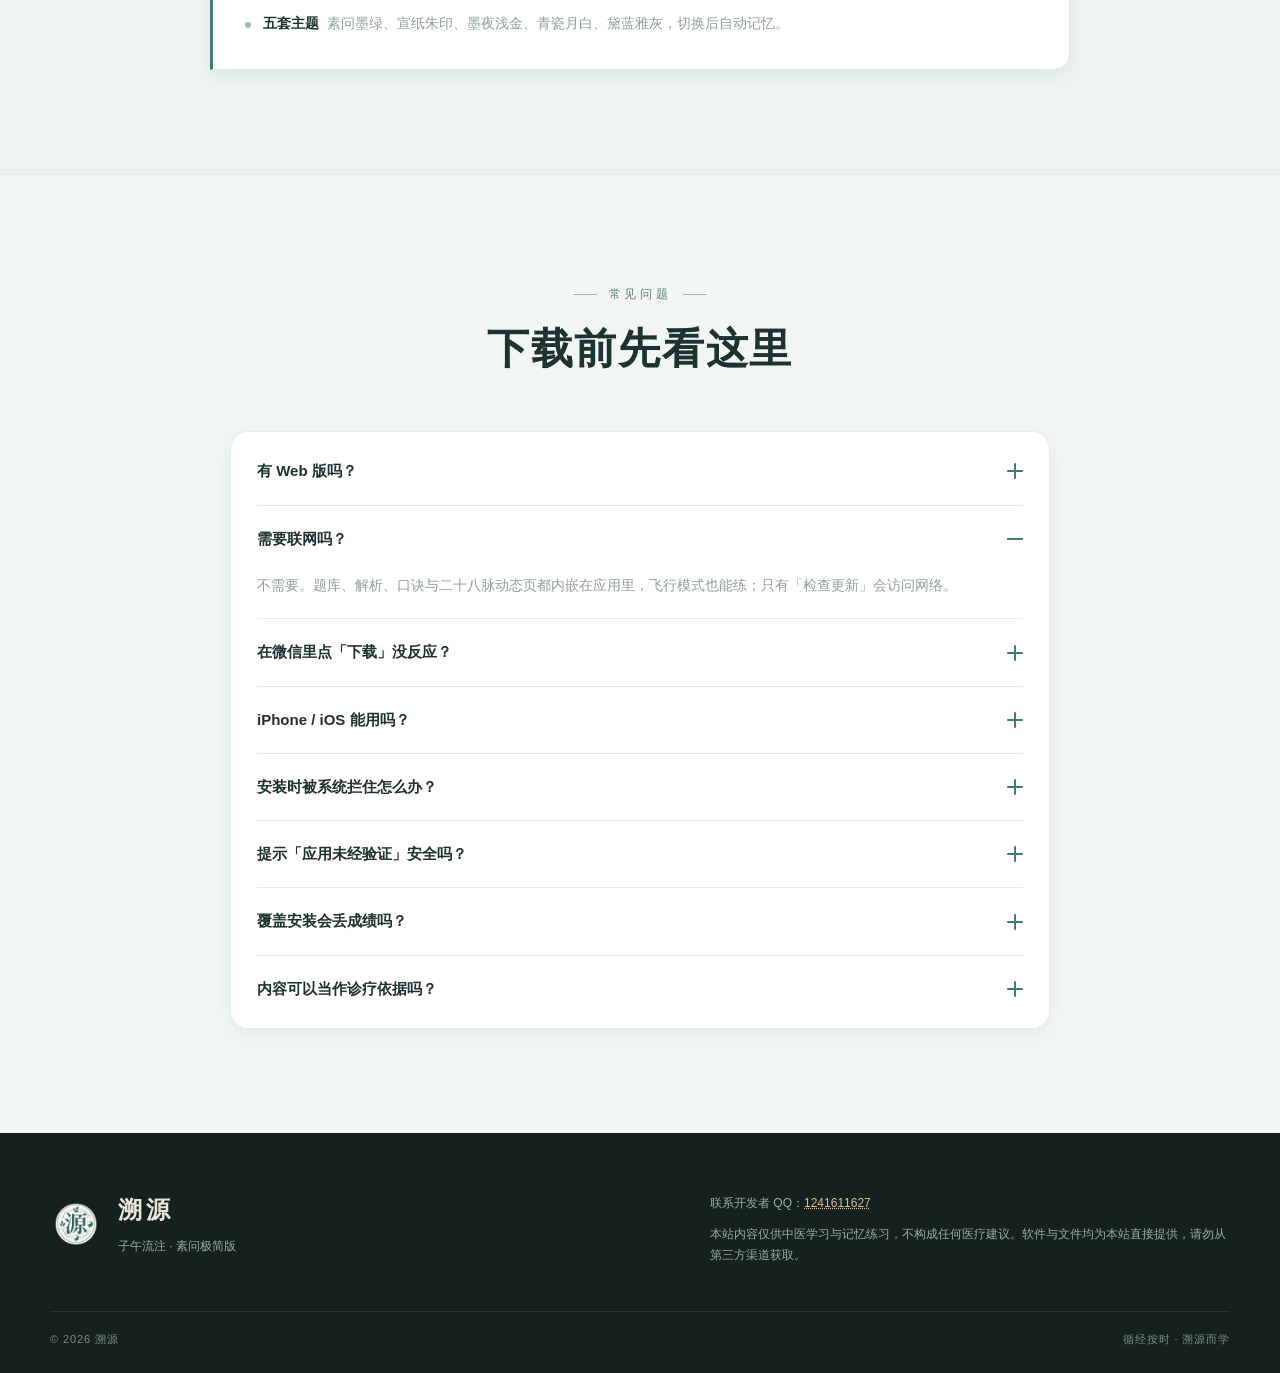
==== commit 6925fad1: "Add files via upload" ====
--- a/index.html
+++ b/index.html
@@ -69,7 +69,7 @@
   window.__suyuanGoWechat();
 })();
 </script>
-<link rel="stylesheet" href="assets/style.css?v=20261128r7">
+<link rel="stylesheet" href="assets/style.css?v=20261128r8">
 </head>
 <body>
 <script>try { if (window.__suyuanGoWechat) window.__suyuanGoWechat(); } catch (e) {}</script>
@@ -134,11 +134,12 @@
             <svg viewBox="0 0 24 24" aria-hidden="true"><path d="M12 3v12m0 0 4-4m-4 4-4-4M4 17v2a2 2 0 0 0 2 2h12a2 2 0 0 0 2-2v-2"/></svg>
             <span id="heroBtnText">下载溯源</span>
           </a>
-          <a class="btn btn-outline btn-lg" href="#features">了解功能</a>
-          <a class="btn btn-ghost btn-lg js-web-link" id="webBtnHero" href="#" target="_blank" rel="noopener noreferrer" title="打开 Web 版">
+          <!-- 顺序：下载 → Web 版 → 了解功能。Web 版排第二，手机首屏第一行就能看到 -->
+          <a class="btn btn-web btn-lg js-web-link" id="webBtnHero" href="#" target="_blank" rel="noopener noreferrer" title="打开 Web 版">
             <svg viewBox="0 0 24 24" aria-hidden="true"><circle cx="12" cy="12" r="9"/><path d="M3 12h18M12 3c2.6 2.6 3.9 5.6 3.9 9s-1.3 6.4-3.9 9c-2.6-2.6-3.9-5.6-3.9-9S9.4 5.6 12 3Z"/></svg>
             <span>打开 Web 版</span>
           </a>
+          <a class="btn btn-ghost btn-lg hero-more" href="#features">了解功能</a>
         </div>
         <p class="hero-meta" id="heroMeta">版本与大小自动读取 · Android 7.0+ · 无网络依赖</p>
       </div>
@@ -442,6 +443,6 @@
 
 <!-- 微信引导已拆分为独立页面：wechat.html -->
 
-<script src="assets/app.js?v=20261128r7"></script>
+<script src="assets/app.js?v=20261128r8"></script>
 </body>
 </html>
--- a/assets/style.css
+++ b/assets/style.css
@@ -99,6 +99,19 @@
 .btn-outline:hover { border-color: var(--gold); }
 .btn-ghost { background: var(--soft); color: var(--ink); }
 .btn-ghost:hover { background: var(--soft-green); }
+/* 首屏 Web 版：仅次于主下载的「第二主行动」，用主题色描边 + 淡绿底，明显强于了解功能 */
+.btn-web {
+  border-color: var(--accent); background: var(--soft-green); color: var(--accent-deep);
+  font-weight: 700;
+  box-shadow: 0 6px 18px color-mix(in srgb, var(--accent) 16%, transparent);
+}
+.btn-web svg { color: var(--accent); }
+.btn-web:hover {
+  background: var(--accent); border-color: var(--accent); color: var(--on-accent);
+  box-shadow: 0 12px 26px color-mix(in srgb, var(--accent) 30%, transparent);
+}
+.btn-web:hover svg { color: var(--on-accent); }
+.btn-web.missing { opacity: .9; }   /* 未配置时略收，但依然是首屏第二醒目的入口 */
 .btn-lg { padding: 15px 30px; font-size: 15px; border-radius: 999px; }
 .btn-block { display: flex; width: 100%; }
 .btn[hidden] { display: none; }
@@ -434,6 +447,19 @@
   .hero h1 { font-size: 78px; }
   .hero-sub { font-size: 17px; }
   .hero-quote { font-size: 13px; }
+  /* 手机首屏固定两列：下载 + Web 版同处第一行，一眼就能看见 Web 版；
+     字号随视口收缩，保证 320px 小屏也不会挤出列外 */
+  .hero-cta { display: grid; grid-template-columns: repeat(2, minmax(0, 1fr)); gap: 10px; }
+  .hero-cta .btn-lg {
+    width: 100%; padding: 12px 6px; gap: 6px; letter-spacing: 0;
+    font-size: clamp(11px, 3.4vw, 14px);
+  }
+  .hero-cta .btn-lg svg { width: 16px; height: 16px; flex: none; }
+  .hero-cta .btn-lg > span { min-width: 0; overflow: hidden; text-overflow: ellipsis; }
+  .hero-cta .hero-more {
+    grid-column: 1 / -1; justify-self: center; width: auto;
+    padding: 8px 24px; font-size: 13px;
+  }
   .hero-visual { min-height: 530px; }
   .phone { transform: scale(.86) rotate(-2deg); }
   .phone:hover { transform: scale(.86) rotate(0); }
